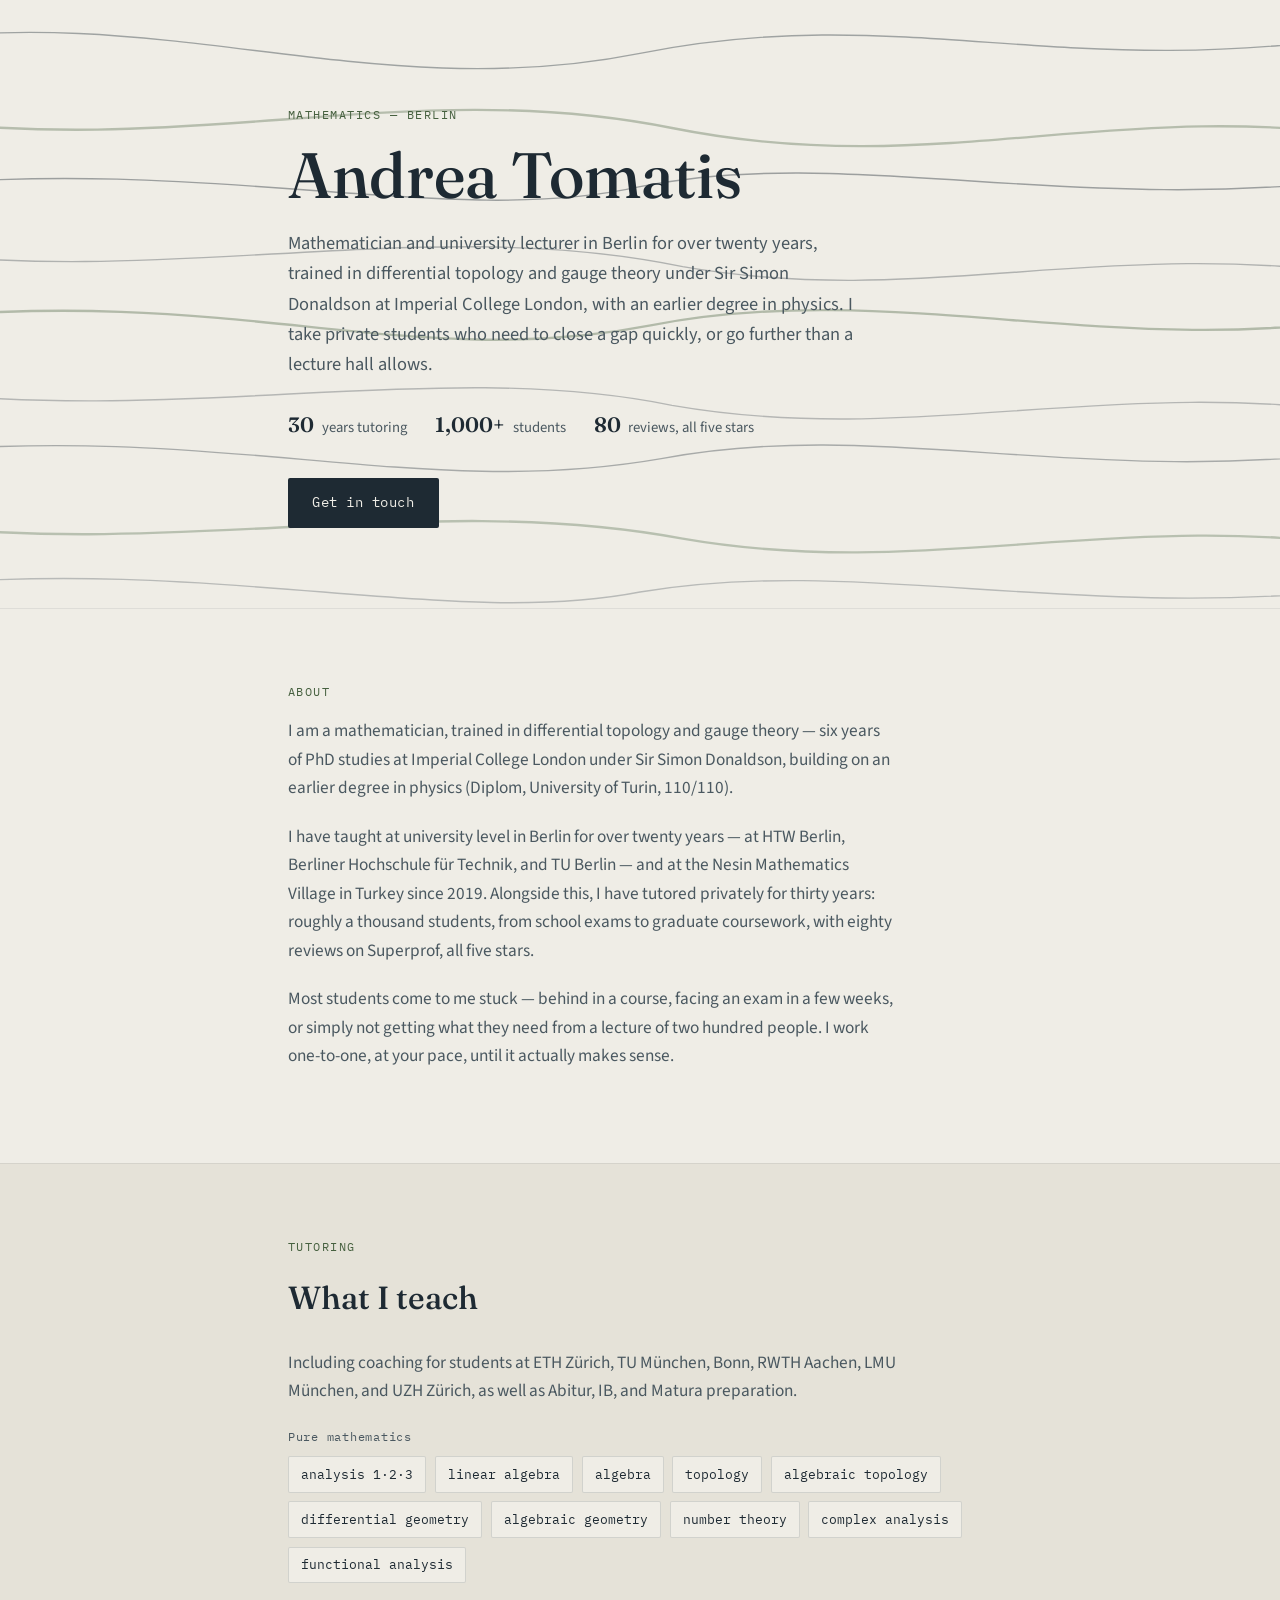
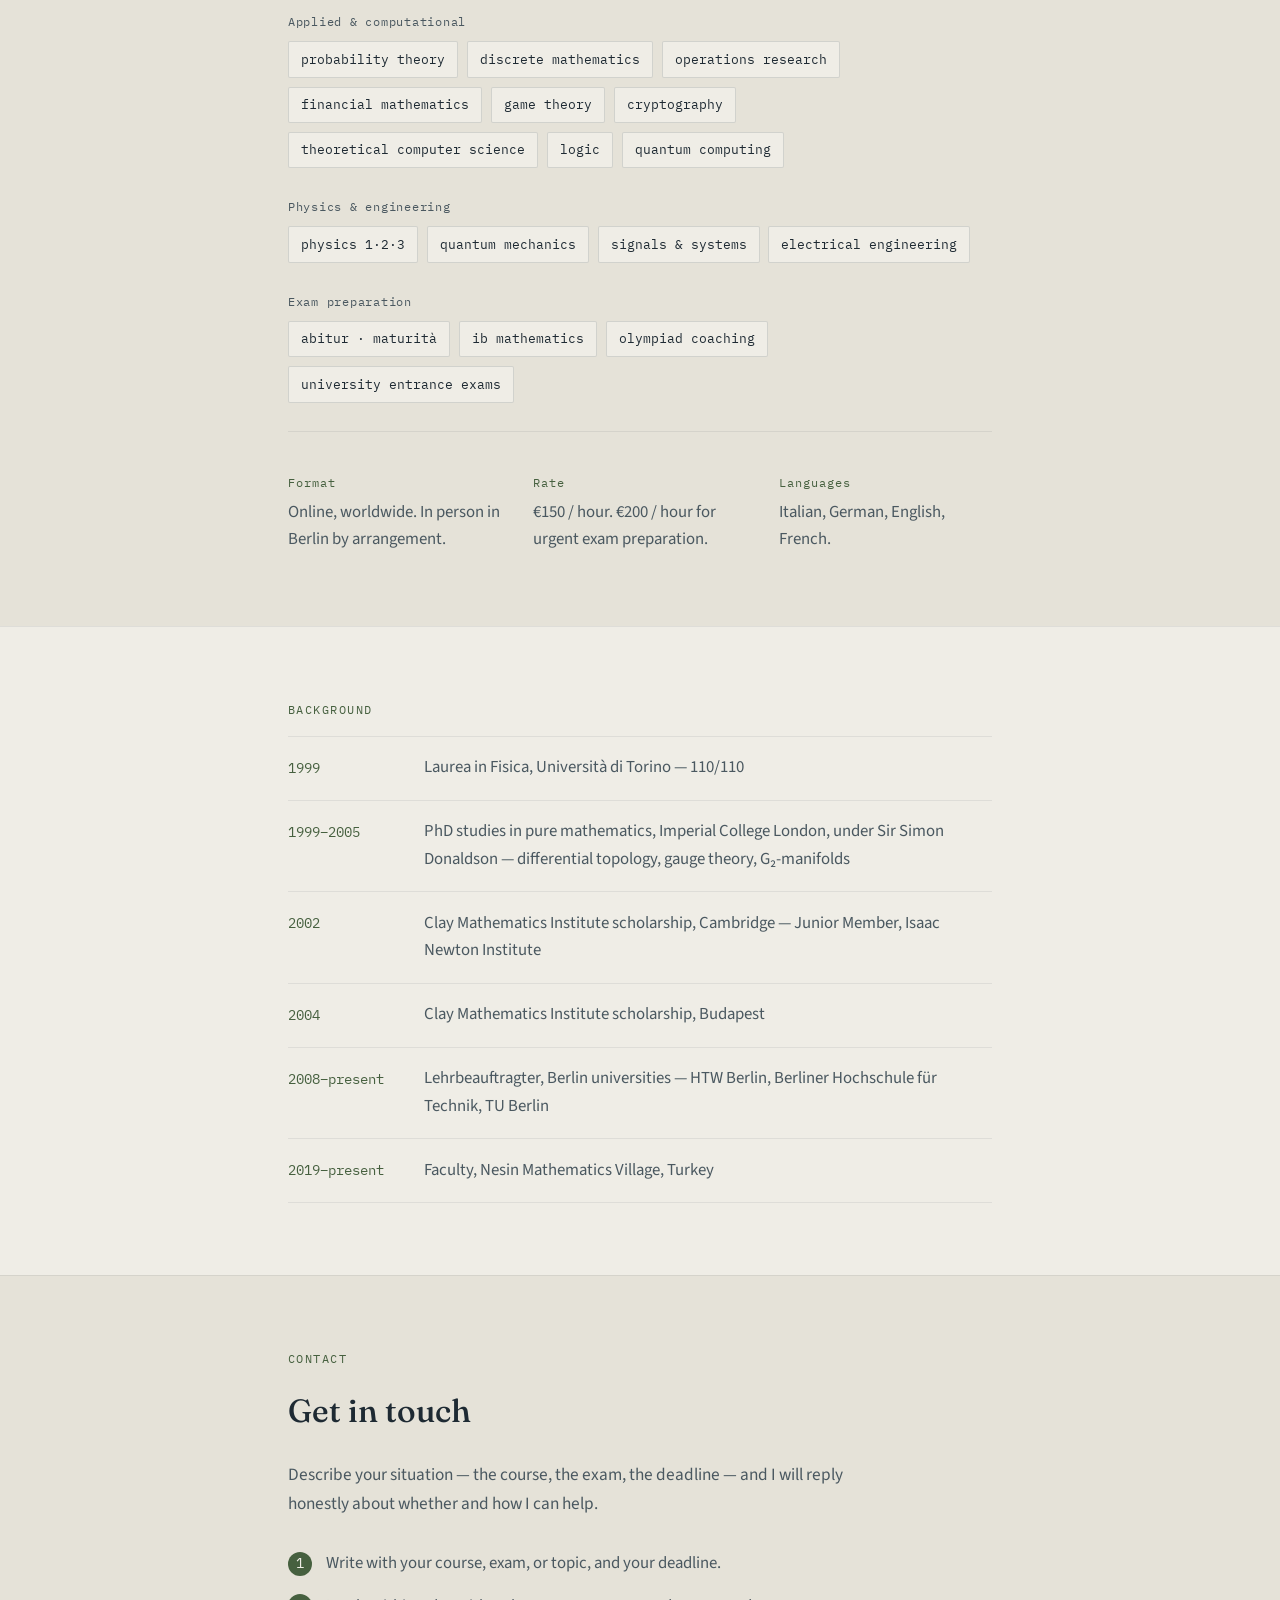
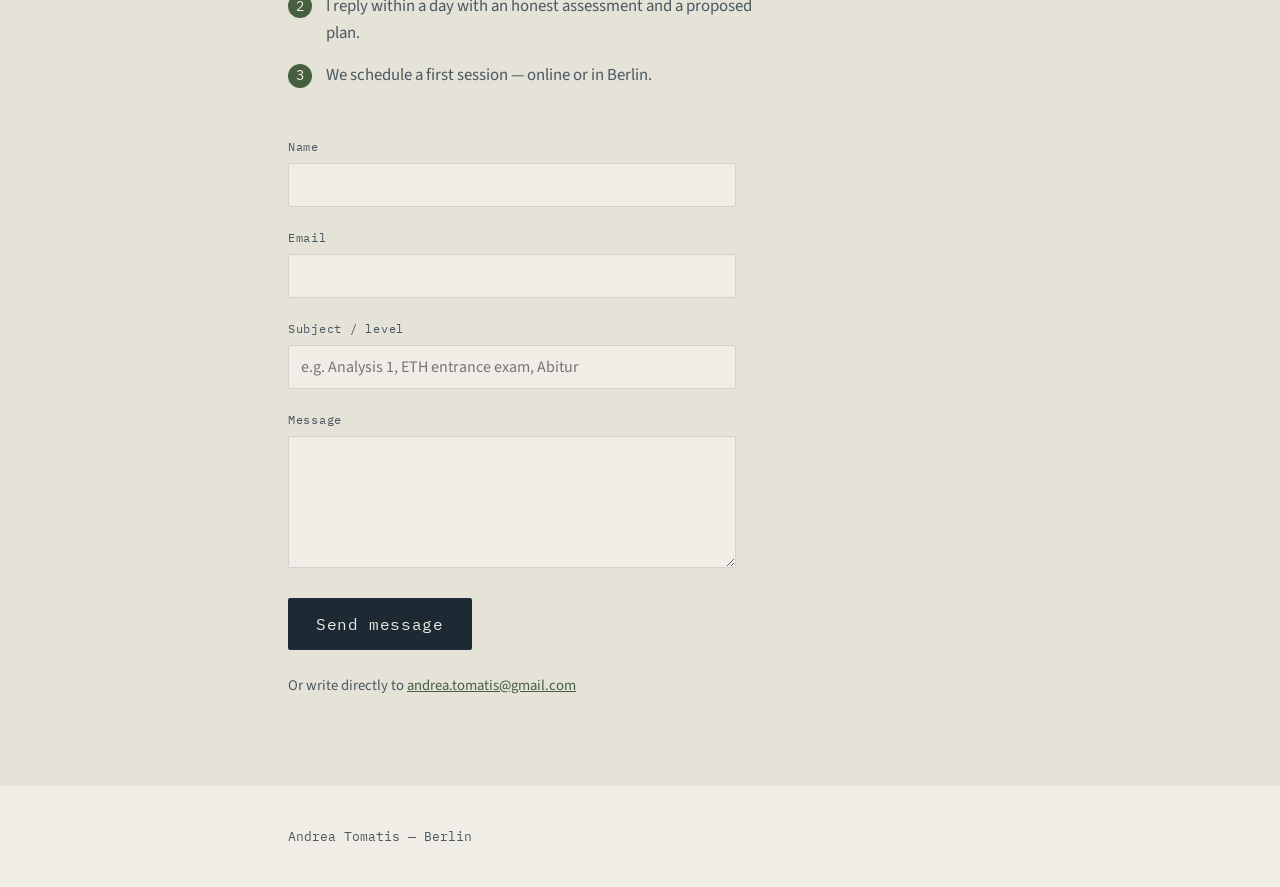
==== index.html @ 0d2765c3 "Add files via upload" ====
<!DOCTYPE html>
<html lang="en">
<head>
<meta charset="UTF-8">
<meta name="viewport" content="width=device-width, initial-scale=1.0">
<title>Andrea Tomatis — Mathematics</title>
<meta name="description" content="Andrea Tomatis — mathematician and university lecturer in Berlin, trained as a physicist. Imperial College London, Donaldson, Clay Mathematics Institute, Nesin Mathematics Village. Thirty years of private tutoring, ETH/TUM/RWTH/LMU-level coaching, analysis, algebra, physics, exam preparation.">
<link rel="preconnect" href="https://fonts.googleapis.com">
<link rel="preconnect" href="https://fonts.gstatic.com" crossorigin>
<link href="https://fonts.googleapis.com/css2?family=Fraunces:opsz,wght@9..144,400;9..144,500;9..144,600&family=Source+Sans+3:wght@400;500;600&family=IBM+Plex+Mono:wght@400;500&display=swap" rel="stylesheet">
<link rel="stylesheet" href="style.css">
</head>
<body>

<svg class="contour-bg" viewBox="0 0 1200 700" preserveAspectRatio="xMidYMid slice" aria-hidden="true">
  <path class="contour c1" d="M-100,90 C150,50 350,150 600,100 C850,50 1000,130 1300,80" />
  <path class="contour c2 idx" d="M-100,160 C180,200 380,120 630,170 C880,220 1040,140 1300,180" />
  <path class="contour c3" d="M-100,225 C200,195 420,265 600,225 C800,185 1010,255 1300,215" />
  <path class="contour c4" d="M-100,285 C160,320 400,250 640,300 C870,340 1030,270 1300,310" />
  <path class="contour c5 idx" d="M-100,350 C220,315 380,400 610,355 C840,310 1050,390 1300,345" />
  <path class="contour c6" d="M-100,415 C170,450 410,385 630,430 C860,470 1040,400 1300,440" />
  <path class="contour c7" d="M-100,475 C210,445 390,520 620,480 C830,440 1020,510 1300,470" />
  <path class="contour c8 idx" d="M-100,540 C160,575 400,510 640,555 C870,595 1050,525 1300,565" />
  <path class="contour c9" d="M-100,600 C200,570 420,640 600,605 C810,570 1010,635 1300,600" />
</svg>

<header class="hero">
  <div class="wrap">
    <p class="eyebrow">MATHEMATICS — BERLIN</p>
    <h1>Andrea Tomatis</h1>
    <p class="hero-sub">Mathematician and university lecturer in Berlin for over twenty years, trained in differential topology and gauge theory under Sir Simon Donaldson at Imperial College London, with an earlier degree in physics. I take private students who need to close a gap quickly, or go further than a lecture hall allows.</p>
    <ul class="stat-row">
      <li><span class="stat-num">30</span> years tutoring</li>
      <li><span class="stat-num">1,000+</span> students</li>
      <li><span class="stat-num">80</span> reviews, all five stars</li>
    </ul>
    <a class="cta" href="#contact">Get in touch</a>
  </div>
</header>

<main>

  <section id="about" class="section">
    <div class="wrap">
      <p class="eyebrow">ABOUT</p>
      <p class="lede">I am a mathematician, trained in differential topology and gauge theory — six years of PhD studies at Imperial College London under Sir Simon Donaldson, building on an earlier degree in physics (Diplom, University of Turin, 110/110).</p>
      <p class="lede">I have taught at university level in Berlin for over twenty years — at HTW Berlin, Berliner Hochschule für Technik, and TU Berlin — and at the Nesin Mathematics Village in Turkey since 2019. Alongside this, I have tutored privately for thirty years: roughly a thousand students, from school exams to graduate coursework, with eighty reviews on Superprof, all five stars.</p>
      <p class="lede">Most students come to me stuck — behind in a course, facing an exam in a few weeks, or simply not getting what they need from a lecture of two hundred people. I work one-to-one, at your pace, until it actually makes sense.</p>
    </div>
  </section>

  <section id="teaching" class="section alt">
    <div class="wrap">
      <p class="eyebrow">TUTORING</p>
      <h2>What I teach</h2>

      <p class="lede">Including coaching for students at ETH Zürich, TU München, Bonn, RWTH Aachen, LMU München, and UZH Zürich, as well as Abitur, IB, and Matura preparation.</p>

      <div class="subject-group">
        <p class="group-label">Pure mathematics</p>
        <ul class="subject-grid">
          <li><span class="tag">analysis 1·2·3</span></li>
          <li><span class="tag">linear algebra</span></li>
          <li><span class="tag">algebra</span></li>
          <li><span class="tag">topology</span></li>
          <li><span class="tag">algebraic topology</span></li>
          <li><span class="tag">differential geometry</span></li>
          <li><span class="tag">algebraic geometry</span></li>
          <li><span class="tag">number theory</span></li>
          <li><span class="tag">complex analysis</span></li>
          <li><span class="tag">functional analysis</span></li>
        </ul>
      </div>

      <div class="subject-group">
        <p class="group-label">Applied &amp; computational</p>
        <ul class="subject-grid">
          <li><span class="tag">probability theory</span></li>
          <li><span class="tag">discrete mathematics</span></li>
          <li><span class="tag">operations research</span></li>
          <li><span class="tag">financial mathematics</span></li>
          <li><span class="tag">game theory</span></li>
          <li><span class="tag">cryptography</span></li>
          <li><span class="tag">theoretical computer science</span></li>
          <li><span class="tag">logic</span></li>
          <li><span class="tag">quantum computing</span></li>
        </ul>
      </div>

      <div class="subject-group">
        <p class="group-label">Physics &amp; engineering</p>
        <ul class="subject-grid">
          <li><span class="tag">physics 1·2·3</span></li>
          <li><span class="tag">quantum mechanics</span></li>
          <li><span class="tag">signals &amp; systems</span></li>
          <li><span class="tag">electrical engineering</span></li>
        </ul>
      </div>

      <div class="subject-group">
        <p class="group-label">Exam preparation</p>
        <ul class="subject-grid">
          <li><span class="tag">abitur · maturità</span></li>
          <li><span class="tag">ib mathematics</span></li>
          <li><span class="tag">olympiad coaching</span></li>
          <li><span class="tag">university entrance exams</span></li>
        </ul>
      </div>

      <div class="teaching-details">
        <div class="detail">
          <p class="detail-label">Format</p>
          <p>Online, worldwide. In person in Berlin by arrangement.</p>
        </div>
        <div class="detail">
          <p class="detail-label">Rate</p>
          <p>€150 / hour. €200 / hour for urgent exam preparation.</p>
        </div>
        <div class="detail">
          <p class="detail-label">Languages</p>
          <p>Italian, German, English, French.</p>
        </div>
      </div>
    </div>
  </section>

  <section id="background" class="section">
    <div class="wrap">
      <p class="eyebrow">BACKGROUND</p>
      <ol class="timeline">
        <li>
          <span class="year">1999</span>
          <span class="event">Laurea in Fisica, Università di Torino — 110/110</span>
        </li>
        <li>
          <span class="year">1999–2005</span>
          <span class="event">PhD studies in pure mathematics, Imperial College London, under Sir Simon Donaldson — differential topology, gauge theory, G₂-manifolds</span>
        </li>
        <li>
          <span class="year">2002</span>
          <span class="event">Clay Mathematics Institute scholarship, Cambridge — Junior Member, Isaac Newton Institute</span>
        </li>
        <li>
          <span class="year">2004</span>
          <span class="event">Clay Mathematics Institute scholarship, Budapest</span>
        </li>
        <li>
          <span class="year">2008–present</span>
          <span class="event">Lehrbeauftragter, Berlin universities — HTW Berlin, Berliner Hochschule für Technik, TU Berlin</span>
        </li>
        <li>
          <span class="year">2019–present</span>
          <span class="event">Faculty, Nesin Mathematics Village, Turkey</span>
        </li>
      </ol>
    </div>
  </section>

  <section id="contact" class="section alt">
    <div class="wrap">
      <p class="eyebrow">CONTACT</p>
      <h2>Get in touch</h2>
      <p class="lede">Describe your situation — the course, the exam, the deadline — and I will reply honestly about whether and how I can help.</p>

      <ol class="how-it-works">
        <li><span class="step-num">1</span> Write with your course, exam, or topic, and your deadline.</li>
        <li><span class="step-num">2</span> I reply within a day with an honest assessment and a proposed plan.</li>
        <li><span class="step-num">3</span> We schedule a first session — online or in Berlin.</li>
      </ol>

      <form class="contact-form" action="https://formsubmit.co/andrea.tomatis@gmail.com" method="POST">
        <input type="hidden" name="_subject" value="New message from website">
        <input type="hidden" name="_template" value="table">
        <input type="hidden" name="_captcha" value="false">
        <input type="text" name="_honey" style="display:none">

        <label for="name">Name</label>
        <input type="text" id="name" name="Name" required>

        <label for="email">Email</label>
        <input type="email" id="email" name="Email" required>

        <label for="subject">Subject / level</label>
        <input type="text" id="subject" name="Subject / level" placeholder="e.g. Analysis 1, ETH entrance exam, Abitur">

        <label for="message">Message</label>
        <textarea id="message" name="Message" rows="5" required></textarea>

        <button type="submit" class="cta cta-large">Send message</button>
      </form>

      <p class="form-note">Or write directly to <a href="mailto:andrea.tomatis@gmail.com">andrea.tomatis@gmail.com</a></p>
    </div>
  </section>

</main>

<footer class="footer">
  <div class="wrap">
    <p>Andrea Tomatis — Berlin</p>
  </div>
</footer>

</body>
</html>
---- style.css ----
:root {
  --bg: #EFEDE6;
  --bg-alt: #E5E2D8;
  --ink: #1E2A33;
  --ink-soft: #4A5860;
  --accent: #5B7A5E;
  --accent-deep: #46603F;
  --line: rgba(30, 42, 51, 0.14);
  --line-soft: rgba(30, 42, 51, 0.08);

  --font-display: "Fraunces", serif;
  --font-body: "Source Sans 3", sans-serif;
  --font-mono: "IBM Plex Mono", monospace;
}

* {
  box-sizing: border-box;
}

html {
  scroll-behavior: smooth;
}

@media (prefers-reduced-motion: reduce) {
  html {
    scroll-behavior: auto;
  }
}

body {
  margin: 0;
  background: var(--bg);
  color: var(--ink);
  font-family: var(--font-body);
  font-size: 1.05rem;
  line-height: 1.65;
  -webkit-font-smoothing: antialiased;
}

.wrap {
  max-width: 760px;
  margin: 0 auto;
  padding: 0 1.75rem;
}

/* ---- Contour background signature ---- */

.contour-bg {
  position: absolute;
  top: 0;
  left: 0;
  width: 100%;
  height: 640px;
  z-index: 0;
  pointer-events: none;
}

.contour {
  fill: none;
  stroke: var(--ink);
  stroke-width: 1.3;
}

.contour.idx {
  stroke-width: 2.2;
  stroke: var(--accent-deep);
}

.c1 { opacity: 0.38; animation: drift 46s linear infinite; }
.c2 { opacity: 0.34; animation: drift 60s linear infinite reverse; }
.c3 { opacity: 0.40; animation: drift 38s linear infinite; }
.c4 { opacity: 0.30; animation: drift 54s linear infinite reverse; }
.c5 { opacity: 0.36; animation: drift 42s linear infinite; }
.c6 { opacity: 0.28; animation: drift 50s linear infinite reverse; }
.c7 { opacity: 0.34; animation: drift 36s linear infinite; }
.c8 { opacity: 0.32; animation: drift 58s linear infinite reverse; }
.c9 { opacity: 0.26; animation: drift 44s linear infinite; }

@keyframes drift {
  from { transform: translateX(0); }
  to   { transform: translateX(-120px); }
}

@media (prefers-reduced-motion: reduce) {
  .contour { animation: none !important; }
}

/* ---- Hero ---- */

.hero {
  position: relative;
  padding: 6.5rem 0 5rem;
  overflow: hidden;
}

.eyebrow {
  font-family: var(--font-mono);
  font-size: 0.78rem;
  letter-spacing: 0.12em;
  color: var(--accent-deep);
  margin: 0 0 1rem;
  position: relative;
  z-index: 1;
}

.hero h1 {
  font-family: var(--font-display);
  font-weight: 500;
  font-size: clamp(2.6rem, 6vw, 4rem);
  margin: 0 0 1.25rem;
  line-height: 1.05;
  position: relative;
  z-index: 1;
}

.hero-sub {
  font-size: 1.15rem;
  color: var(--ink-soft);
  max-width: 36rem;
  margin: 0 0 1.75rem;
  position: relative;
  z-index: 1;
}

.stat-row {
  list-style: none;
  display: flex;
  flex-wrap: wrap;
  gap: 1.75rem;
  padding: 0;
  margin: 0 0 2.25rem;
  position: relative;
  z-index: 1;
  font-size: 0.92rem;
  color: var(--ink-soft);
}

.stat-num {
  font-family: var(--font-display);
  font-weight: 600;
  font-size: 1.3rem;
  color: var(--ink);
  margin-right: 0.3rem;
}

.cta {
  display: inline-block;
  font-family: var(--font-mono);
  font-size: 0.85rem;
  letter-spacing: 0.04em;
  text-decoration: none;
  color: var(--bg);
  background: var(--ink);
  padding: 0.85rem 1.5rem;
  border-radius: 2px;
  position: relative;
  z-index: 1;
  transition: background 0.2s ease;
}

.cta:hover,
.cta:focus-visible {
  background: var(--accent-deep);
}

.cta:focus-visible {
  outline: 2px solid var(--accent);
  outline-offset: 3px;
}

.cta-large {
  font-size: 1rem;
  padding: 1rem 1.75rem;
}

/* ---- Sections ---- */

.section {
  padding: 4.5rem 0;
  border-top: 1px solid var(--line-soft);
}

.section.alt {
  background: var(--bg-alt);
}

.section h2 {
  font-family: var(--font-display);
  font-weight: 500;
  font-size: 2rem;
  margin: 0 0 1.5rem;
}

.lede {
  font-size: 1.08rem;
  color: var(--ink-soft);
  max-width: 38rem;
  margin: 0 0 1.25rem;
}

/* ---- Subject grid ---- */

.subject-grid {
  list-style: none;
  display: flex;
  flex-wrap: wrap;
  gap: 0.6rem;
  padding: 0;
  margin: 0 0 2.5rem;
}

.tag {
  font-family: var(--font-mono);
  font-size: 0.85rem;
  color: var(--ink);
  background: var(--bg);
  border: 1px solid var(--line);
  padding: 0.45rem 0.85rem;
  border-radius: 2px;
  display: inline-block;
}

/* ---- Subject groups ---- */

.subject-group {
  margin-bottom: 1.75rem;
}

.group-label {
  font-family: var(--font-mono);
  font-size: 0.78rem;
  letter-spacing: 0.06em;
  color: var(--ink-soft);
  margin: 0 0 0.6rem;
}

.subject-grid {
  list-style: none;
  display: flex;
  flex-wrap: wrap;
  gap: 0.55rem;
  padding: 0;
  margin: 0;
}

.tag {
  font-family: var(--font-mono);
  font-size: 0.82rem;
  color: var(--ink);
  background: var(--bg);
  border: 1px solid var(--line);
  padding: 0.4rem 0.75rem;
  border-radius: 2px;
  display: inline-block;
}

.teaching-details {
  display: grid;
  grid-template-columns: repeat(3, 1fr);
  gap: 2rem;
  padding-top: 2.5rem;
  margin-top: 0.5rem;
  border-top: 1px solid var(--line-soft);
}

/* ---- How it works ---- */

.how-it-works {
  list-style: none;
  padding: 0;
  margin: 2rem 0 0;
  max-width: 30rem;
  display: flex;
  flex-direction: column;
  gap: 0.9rem;
}

.how-it-works li {
  display: flex;
  align-items: baseline;
  gap: 0.9rem;
  color: var(--ink-soft);
}

.step-num {
  font-family: var(--font-mono);
  font-size: 0.85rem;
  color: var(--bg);
  background: var(--accent-deep);
  width: 1.5rem;
  height: 1.5rem;
  border-radius: 50%;
  display: inline-flex;
  align-items: center;
  justify-content: center;
  flex-shrink: 0;
}

/* ---- Contact form ---- */

.contact-form {
  display: flex;
  flex-direction: column;
  gap: 0.35rem;
  max-width: 28rem;
  margin-top: 2rem;
}

.contact-form label {
  font-family: var(--font-mono);
  font-size: 0.78rem;
  letter-spacing: 0.06em;
  color: var(--ink-soft);
  margin-top: 0.9rem;
}

.contact-form input,
.contact-form textarea {
  font-family: var(--font-body);
  font-size: 1rem;
  color: var(--ink);
  background: var(--bg);
  border: 1px solid var(--line);
  border-radius: 2px;
  padding: 0.65rem 0.75rem;
  resize: vertical;
}

.contact-form input:focus-visible,
.contact-form textarea:focus-visible {
  outline: 2px solid var(--accent);
  outline-offset: 1px;
}

.contact-form button {
  margin-top: 1.5rem;
  border: none;
  cursor: pointer;
  width: fit-content;
}

.form-note {
  font-size: 0.92rem;
  color: var(--ink-soft);
  margin-top: 1.5rem;
}

.form-note a {
  color: var(--accent-deep);
}

.detail-label {
  font-family: var(--font-mono);
  font-size: 0.78rem;
  letter-spacing: 0.08em;
  color: var(--accent-deep);
  margin: 0 0 0.4rem;
}

.detail p:last-child {
  margin: 0;
  color: var(--ink-soft);
}

/* ---- Timeline ---- */

.timeline {
  list-style: none;
  padding: 0;
  margin: 0;
  border-top: 1px solid var(--line-soft);
}

.timeline li {
  display: grid;
  grid-template-columns: 7rem 1fr;
  gap: 1.5rem;
  padding: 1.1rem 0;
  border-bottom: 1px solid var(--line-soft);
}

.timeline .year {
  font-family: var(--font-mono);
  font-size: 0.85rem;
  color: var(--accent-deep);
  padding-top: 0.15rem;
}

.timeline .event {
  color: var(--ink-soft);
}

/* ---- Footer ---- */

.footer {
  padding: 2.5rem 0;
  border-top: 1px solid var(--line-soft);
}

.footer p {
  font-family: var(--font-mono);
  font-size: 0.8rem;
  color: var(--ink-soft);
  margin: 0;
}

/* ---- Responsive ---- */

@media (max-width: 640px) {
  .hero {
    padding: 4.5rem 0 3.5rem;
  }

  .section {
    padding: 3.25rem 0;
  }

  .teaching-details {
    grid-template-columns: 1fr;
    gap: 1.5rem;
  }

  .timeline li {
    grid-template-columns: 1fr;
    gap: 0.35rem;
  }

  .contour-bg {
    height: 420px;
  }
}
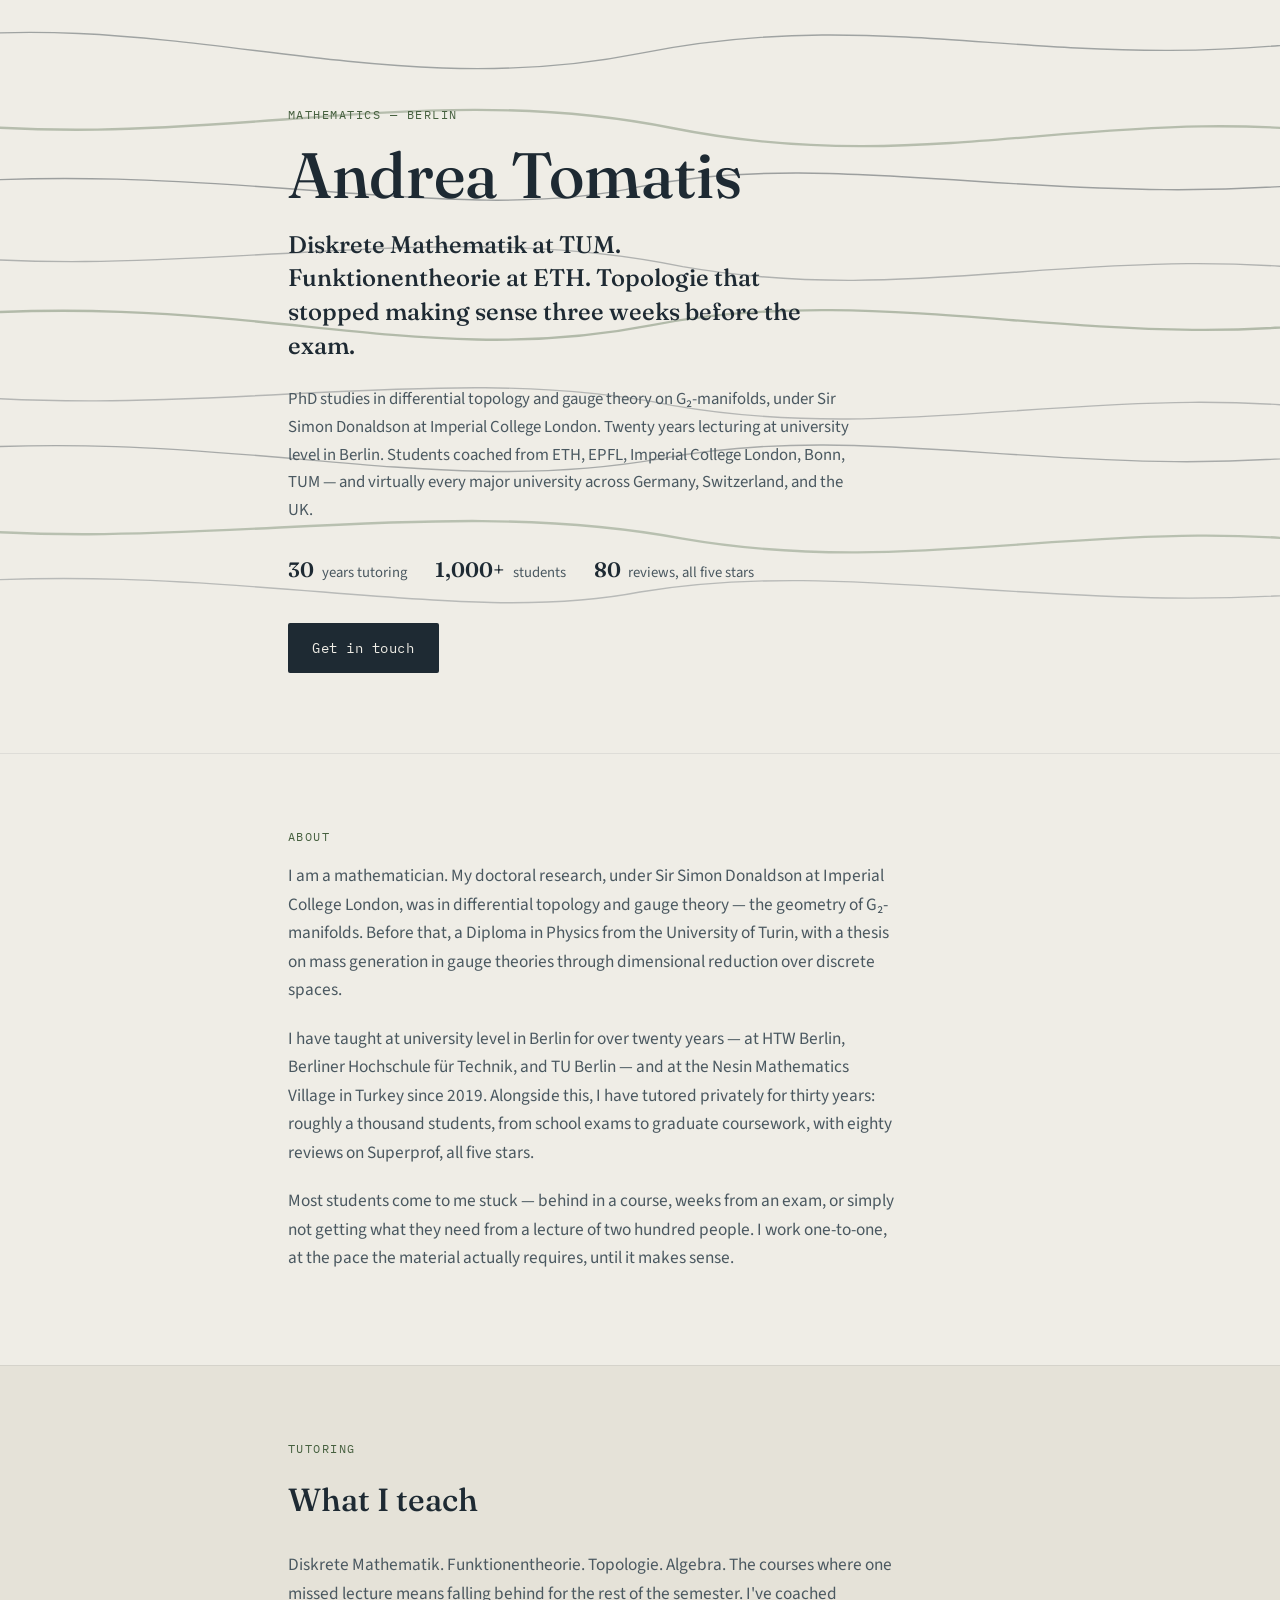
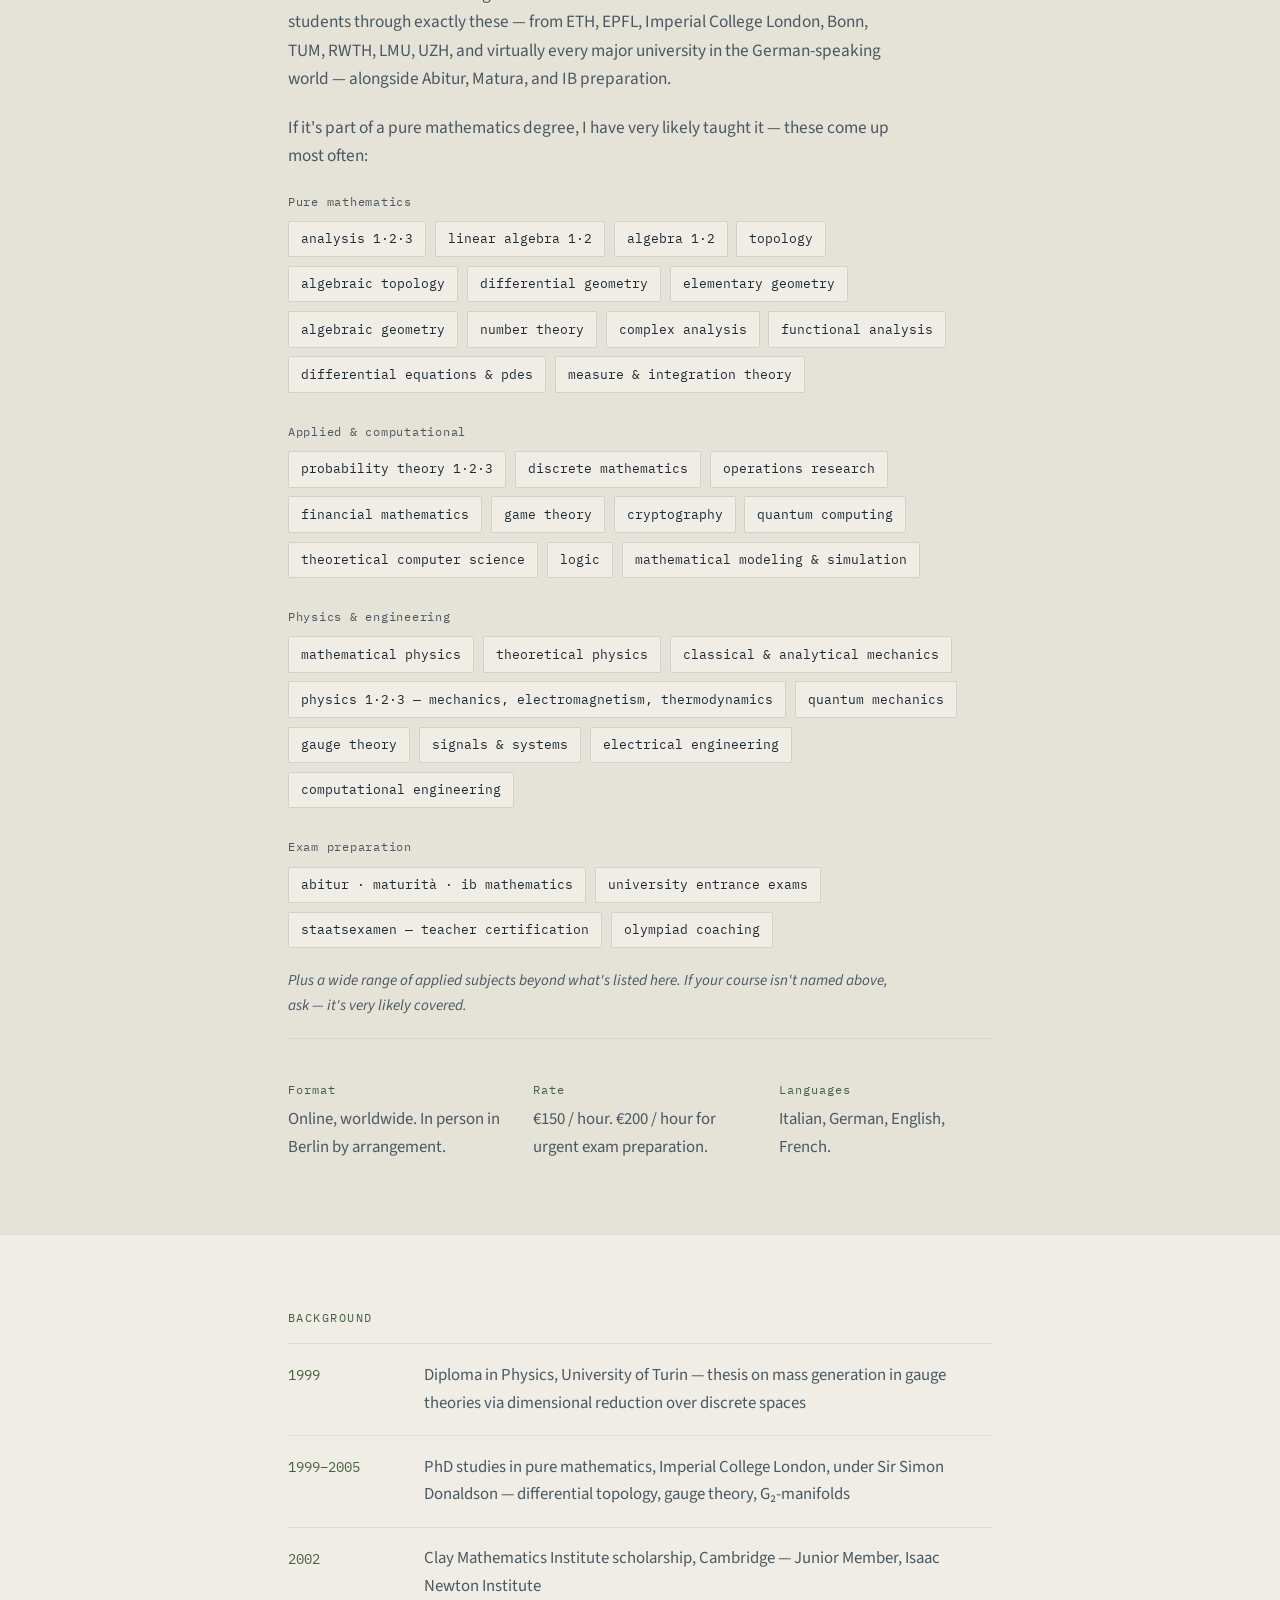
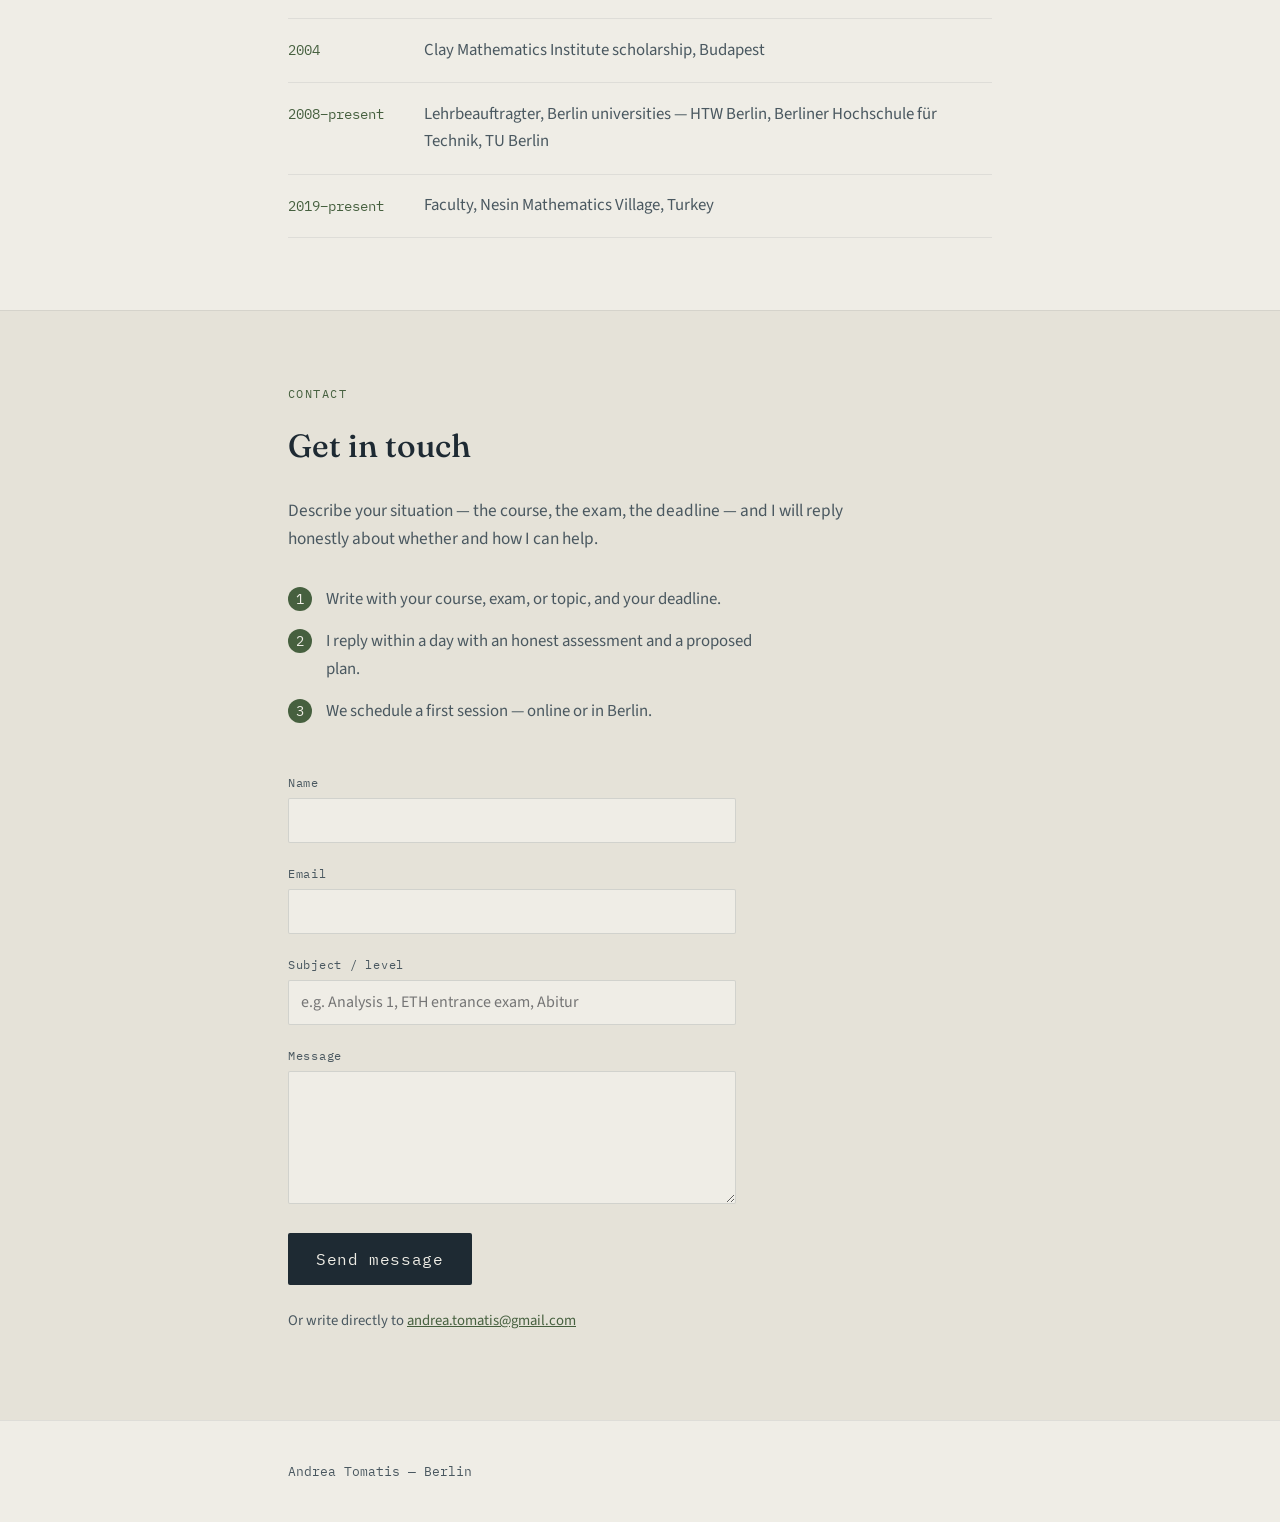
==== commit 3b87db43: "Add files via upload" ====
--- a/index.html
+++ b/index.html
@@ -28,7 +28,8 @@
   <div class="wrap">
     <p class="eyebrow">MATHEMATICS — BERLIN</p>
     <h1>Andrea Tomatis</h1>
-    <p class="hero-sub">Mathematician and university lecturer in Berlin for over twenty years, trained in differential topology and gauge theory under Sir Simon Donaldson at Imperial College London, with an earlier degree in physics. I take private students who need to close a gap quickly, or go further than a lecture hall allows.</p>
+    <p class="hook">Diskrete Mathematik at TUM. Funktionentheorie at ETH. Topologie that stopped making sense three weeks before the exam.</p>
+    <p class="hero-sub">PhD studies in differential topology and gauge theory on G₂-manifolds, under Sir Simon Donaldson at Imperial College London. Twenty years lecturing at university level in Berlin. Students coached from ETH, EPFL, Imperial College London, Bonn, TUM — and virtually every major university across Germany, Switzerland, and the UK.</p>
     <ul class="stat-row">
       <li><span class="stat-num">30</span> years tutoring</li>
       <li><span class="stat-num">1,000+</span> students</li>
@@ -43,9 +44,9 @@
   <section id="about" class="section">
     <div class="wrap">
       <p class="eyebrow">ABOUT</p>
-      <p class="lede">I am a mathematician, trained in differential topology and gauge theory — six years of PhD studies at Imperial College London under Sir Simon Donaldson, building on an earlier degree in physics (Diplom, University of Turin, 110/110).</p>
+      <p class="lede">I am a mathematician. My doctoral research, under Sir Simon Donaldson at Imperial College London, was in differential topology and gauge theory — the geometry of G₂-manifolds. Before that, a Diploma in Physics from the University of Turin, with a thesis on mass generation in gauge theories through dimensional reduction over discrete spaces.</p>
       <p class="lede">I have taught at university level in Berlin for over twenty years — at HTW Berlin, Berliner Hochschule für Technik, and TU Berlin — and at the Nesin Mathematics Village in Turkey since 2019. Alongside this, I have tutored privately for thirty years: roughly a thousand students, from school exams to graduate coursework, with eighty reviews on Superprof, all five stars.</p>
-      <p class="lede">Most students come to me stuck — behind in a course, facing an exam in a few weeks, or simply not getting what they need from a lecture of two hundred people. I work one-to-one, at your pace, until it actually makes sense.</p>
+      <p class="lede">Most students come to me stuck — behind in a course, weeks from an exam, or simply not getting what they need from a lecture of two hundred people. I work one-to-one, at the pace the material actually requires, until it makes sense.</p>
     </div>
   </section>
 
@@ -54,58 +55,71 @@
       <p class="eyebrow">TUTORING</p>
       <h2>What I teach</h2>
 
-      <p class="lede">Including coaching for students at ETH Zürich, TU München, Bonn, RWTH Aachen, LMU München, and UZH Zürich, as well as Abitur, IB, and Matura preparation.</p>
+      <p class="lede">Diskrete Mathematik. Funktionentheorie. Topologie. Algebra. The courses where one missed lecture means falling behind for the rest of the semester. I've coached students through exactly these — from ETH, EPFL, Imperial College London, Bonn, TUM, RWTH, LMU, UZH, and virtually every major university in the German-speaking world — alongside Abitur, Matura, and IB preparation.</p>
+
+      <p class="lede">If it's part of a pure mathematics degree, I have very likely taught it — these come up most often:</p>
 
       <div class="subject-group">
         <p class="group-label">Pure mathematics</p>
         <ul class="subject-grid">
           <li><span class="tag">analysis 1·2·3</span></li>
-          <li><span class="tag">linear algebra</span></li>
-          <li><span class="tag">algebra</span></li>
+          <li><span class="tag">linear algebra 1·2</span></li>
+          <li><span class="tag">algebra 1·2</span></li>
           <li><span class="tag">topology</span></li>
           <li><span class="tag">algebraic topology</span></li>
           <li><span class="tag">differential geometry</span></li>
+          <li><span class="tag">elementary geometry</span></li>
           <li><span class="tag">algebraic geometry</span></li>
           <li><span class="tag">number theory</span></li>
           <li><span class="tag">complex analysis</span></li>
           <li><span class="tag">functional analysis</span></li>
+          <li><span class="tag">differential equations & pdes</span></li>
+          <li><span class="tag">measure & integration theory</span></li>
         </ul>
       </div>
 
       <div class="subject-group">
         <p class="group-label">Applied &amp; computational</p>
         <ul class="subject-grid">
-          <li><span class="tag">probability theory</span></li>
+          <li><span class="tag">probability theory 1·2·3</span></li>
           <li><span class="tag">discrete mathematics</span></li>
           <li><span class="tag">operations research</span></li>
           <li><span class="tag">financial mathematics</span></li>
           <li><span class="tag">game theory</span></li>
           <li><span class="tag">cryptography</span></li>
+          <li><span class="tag">quantum computing</span></li>
           <li><span class="tag">theoretical computer science</span></li>
           <li><span class="tag">logic</span></li>
-          <li><span class="tag">quantum computing</span></li>
+          <li><span class="tag">mathematical modeling & simulation</span></li>
         </ul>
       </div>
 
       <div class="subject-group">
         <p class="group-label">Physics &amp; engineering</p>
         <ul class="subject-grid">
-          <li><span class="tag">physics 1·2·3</span></li>
+          <li><span class="tag">mathematical physics</span></li>
+          <li><span class="tag">theoretical physics</span></li>
+          <li><span class="tag">classical & analytical mechanics</span></li>
+          <li><span class="tag">physics 1·2·3 — mechanics, electromagnetism, thermodynamics</span></li>
           <li><span class="tag">quantum mechanics</span></li>
-          <li><span class="tag">signals &amp; systems</span></li>
+          <li><span class="tag">gauge theory</span></li>
+          <li><span class="tag">signals & systems</span></li>
           <li><span class="tag">electrical engineering</span></li>
+          <li><span class="tag">computational engineering</span></li>
         </ul>
       </div>
 
       <div class="subject-group">
         <p class="group-label">Exam preparation</p>
         <ul class="subject-grid">
-          <li><span class="tag">abitur · maturità</span></li>
-          <li><span class="tag">ib mathematics</span></li>
+          <li><span class="tag">abitur · maturità · ib mathematics</span></li>
+          <li><span class="tag">university entrance exams</span></li>
+          <li><span class="tag">staatsexamen — teacher certification</span></li>
           <li><span class="tag">olympiad coaching</span></li>
-          <li><span class="tag">university entrance exams</span></li>
-        </ul>
-      </div>
+        </ul>
+      </div>
+
+      <p class="lede beyond">Plus a wide range of applied subjects beyond what's listed here. If your course isn't named above, ask — it's very likely covered.</p>
 
       <div class="teaching-details">
         <div class="detail">
@@ -130,7 +144,7 @@
       <ol class="timeline">
         <li>
           <span class="year">1999</span>
-          <span class="event">Laurea in Fisica, Università di Torino — 110/110</span>
+          <span class="event">Diploma in Physics, University of Turin — thesis on mass generation in gauge theories via dimensional reduction over discrete spaces</span>
         </li>
         <li>
           <span class="year">1999–2005</span>
--- a/style.css
+++ b/style.css
@@ -113,8 +113,20 @@
   z-index: 1;
 }
 
+.hook {
+  font-family: var(--font-display);
+  font-weight: 500;
+  font-size: clamp(1.25rem, 2.6vw, 1.5rem);
+  color: var(--ink);
+  max-width: 34rem;
+  margin: 0 0 1.5rem;
+  line-height: 1.4;
+  position: relative;
+  z-index: 1;
+}
+
 .hero-sub {
-  font-size: 1.15rem;
+  font-size: 1.05rem;
   color: var(--ink-soft);
   max-width: 36rem;
   margin: 0 0 1.75rem;
@@ -196,6 +208,12 @@
   color: var(--ink-soft);
   max-width: 38rem;
   margin: 0 0 1.25rem;
+}
+
+.lede.beyond {
+  font-size: 0.95rem;
+  font-style: italic;
+  margin-top: -0.5rem;
 }
 
 /* ---- Subject grid ---- */
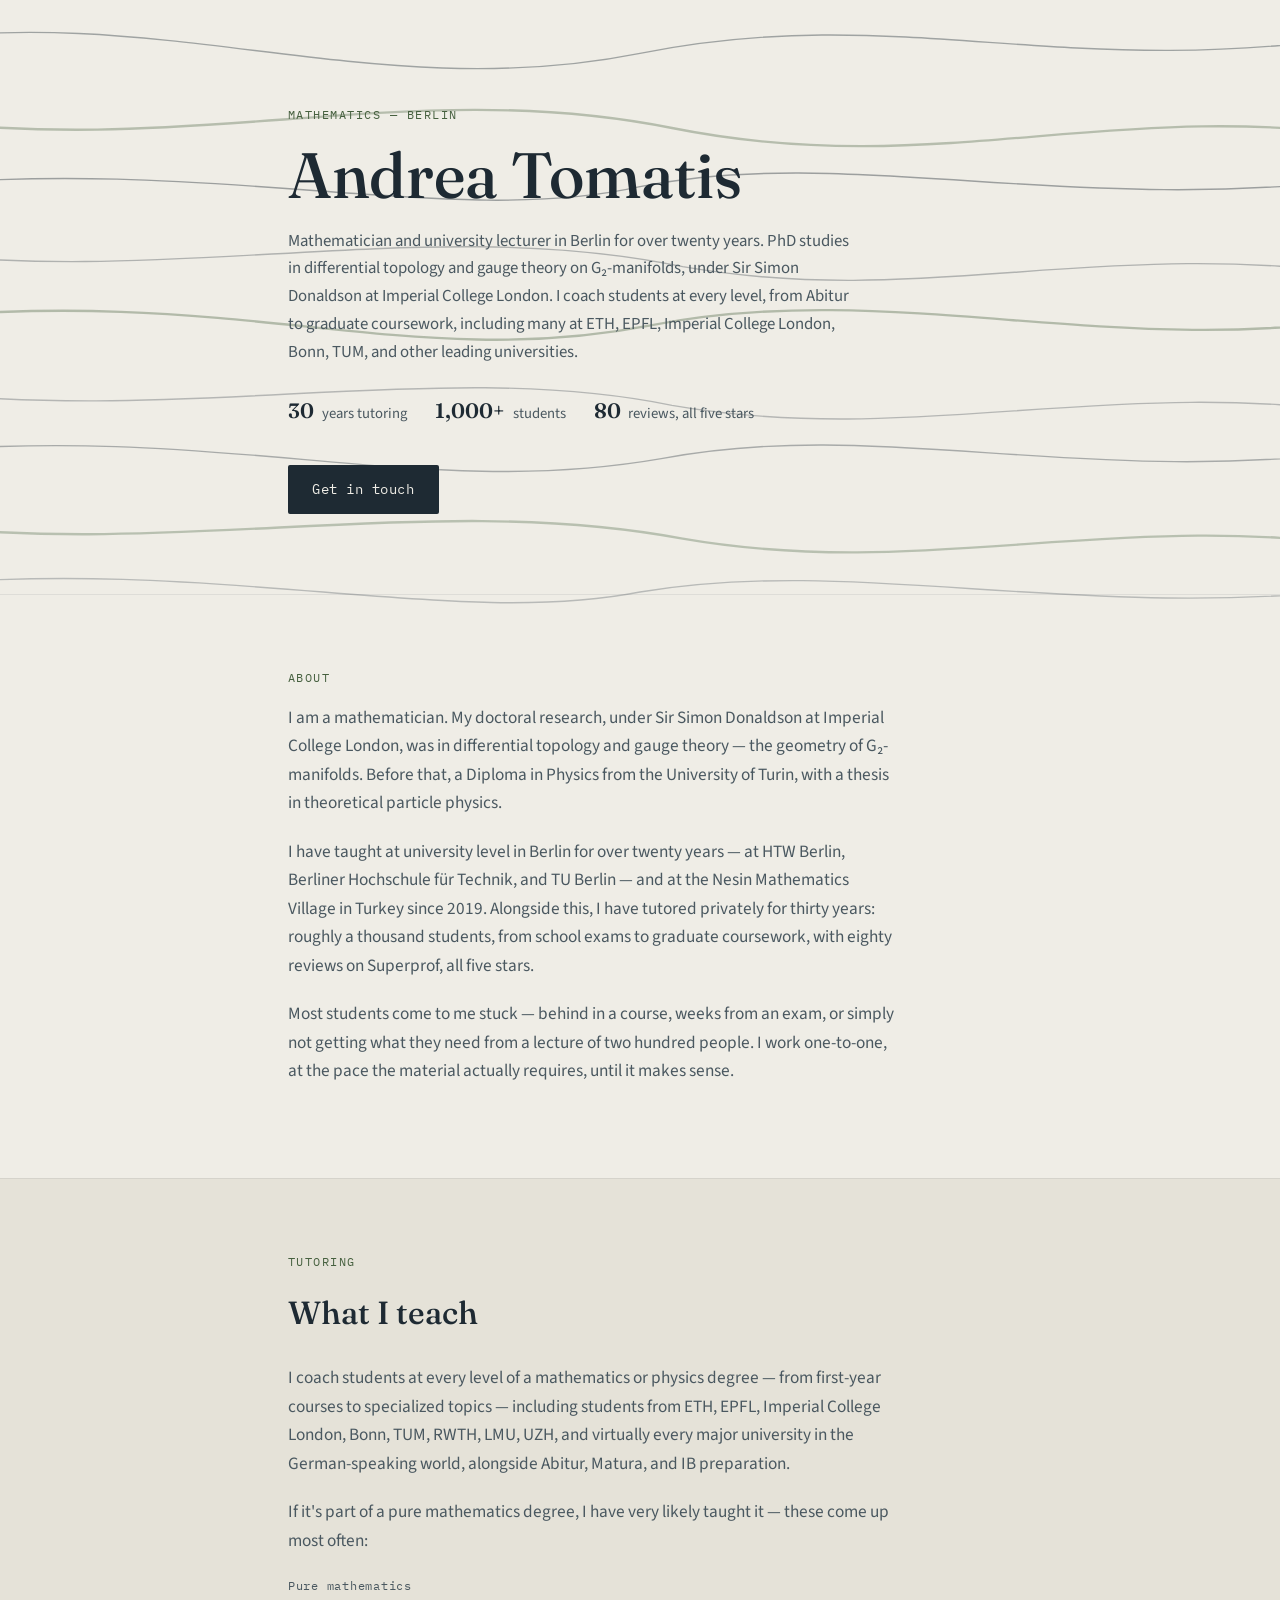
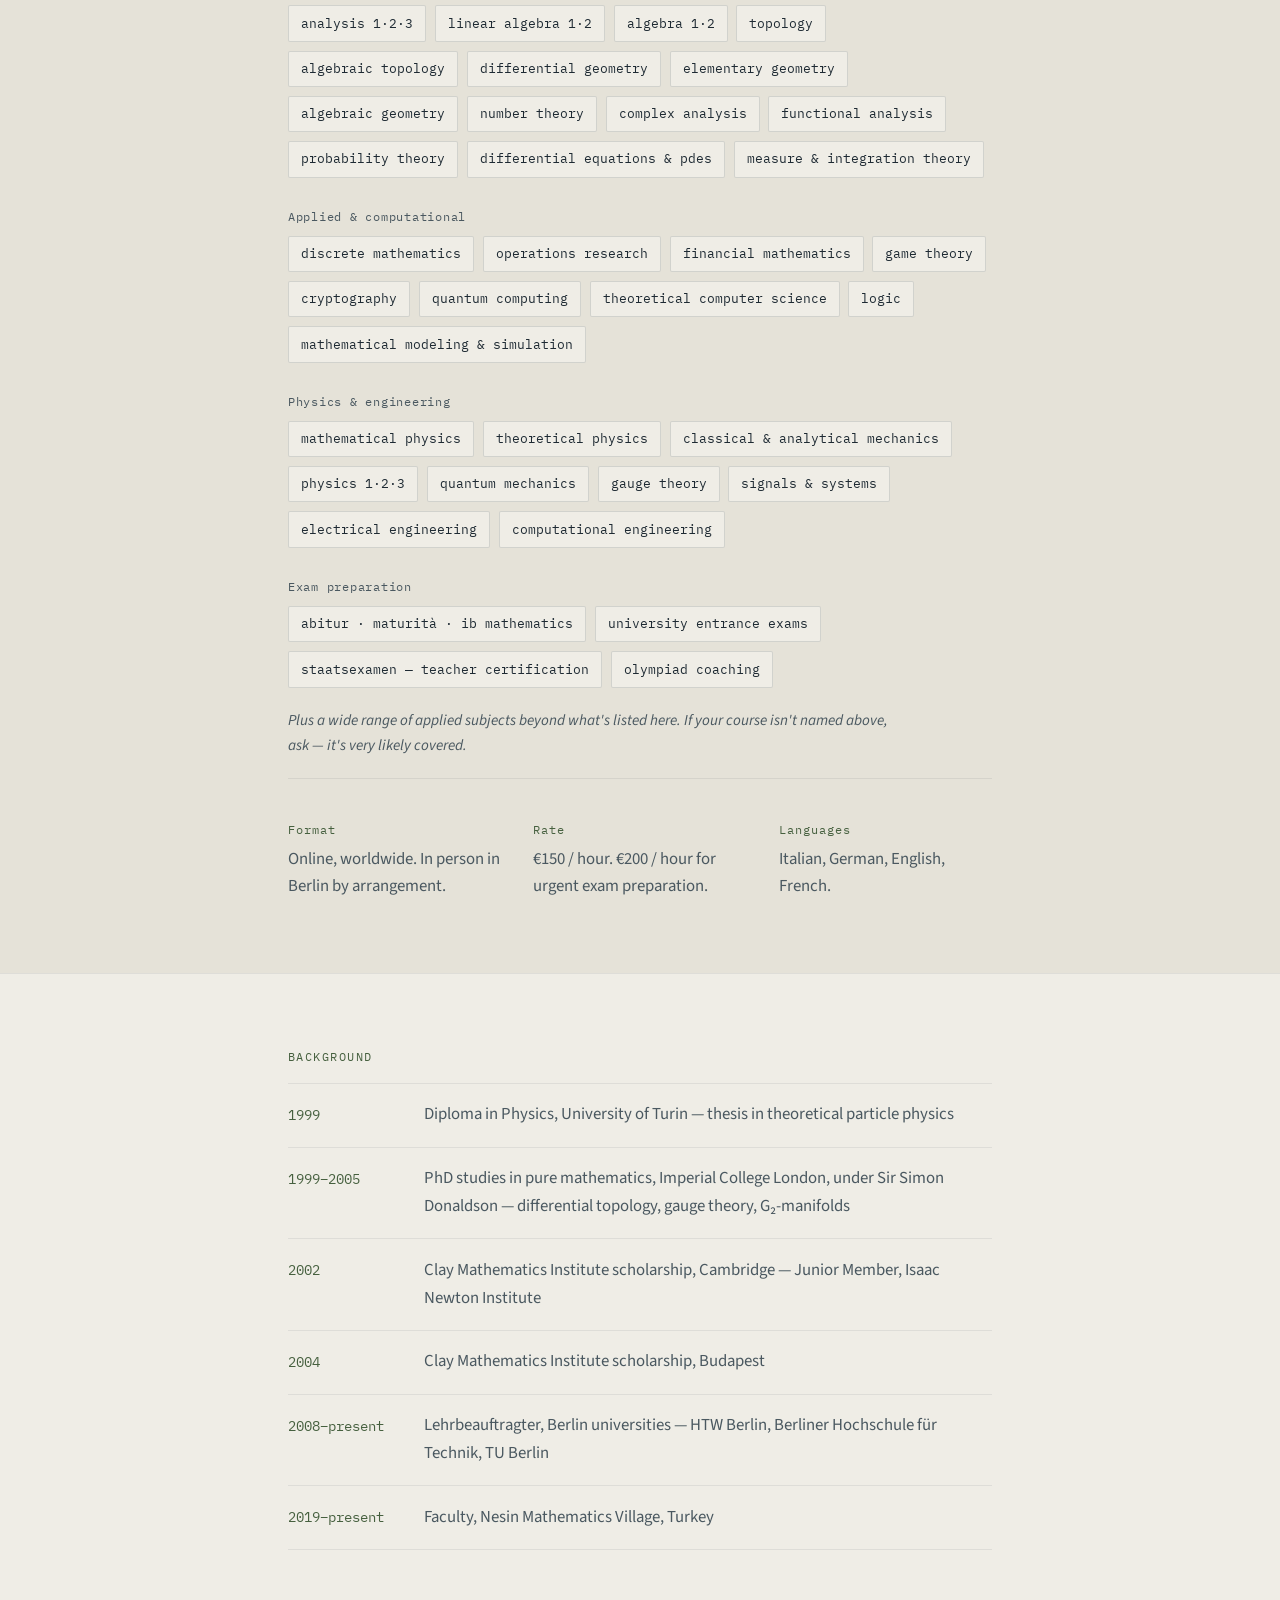
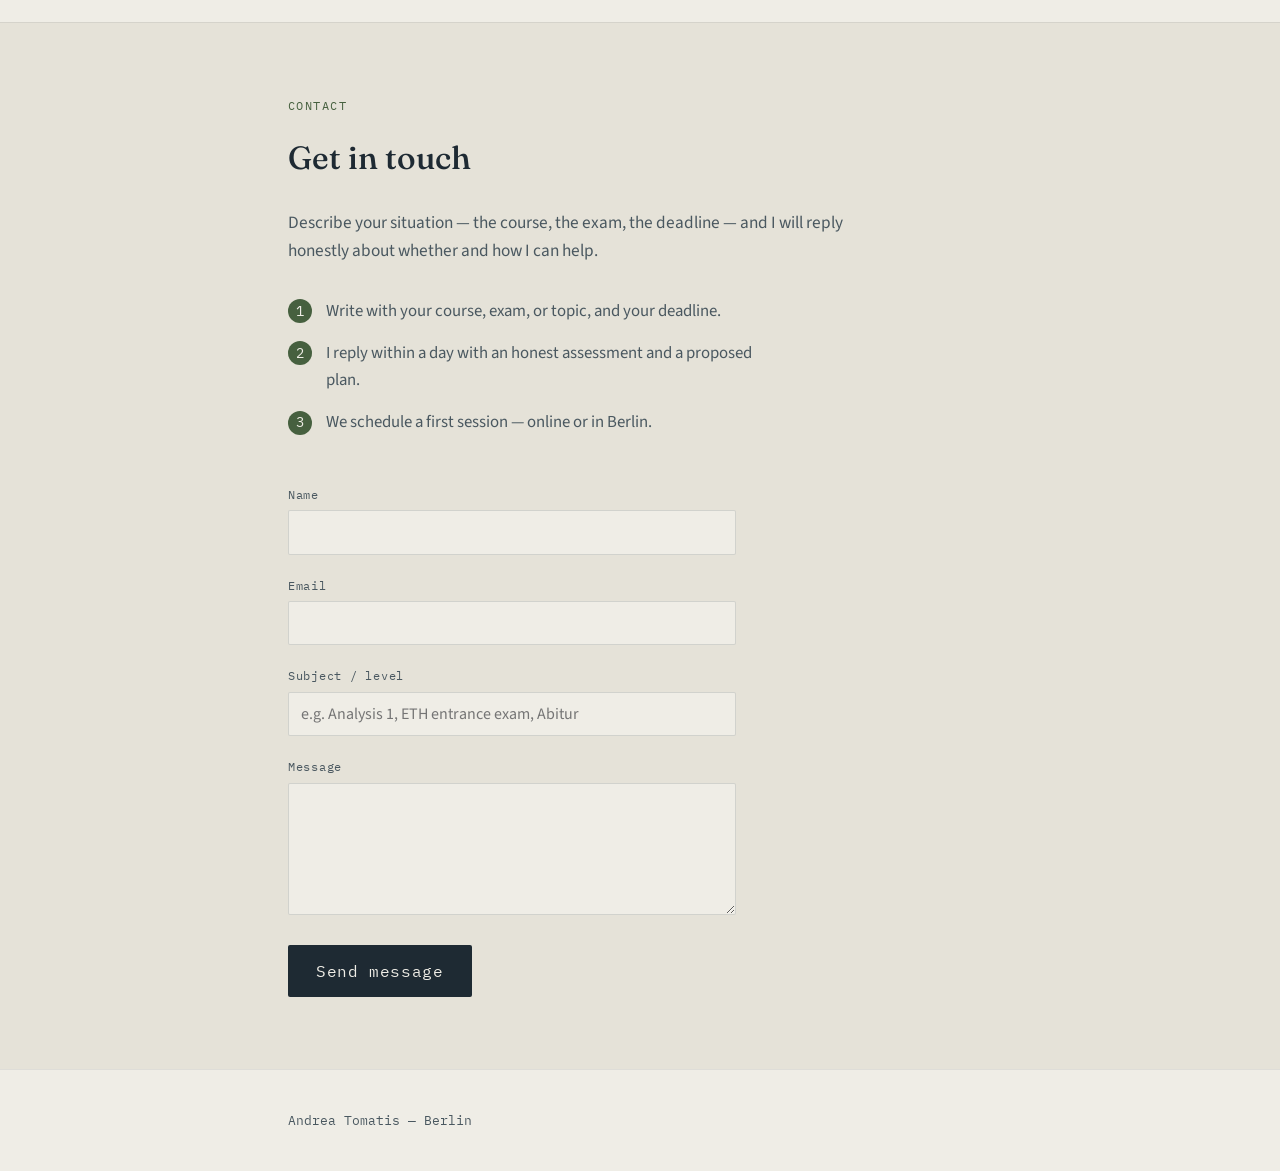
==== commit 2f5e52a7: "Add files via upload" ====
--- a/index.html
+++ b/index.html
@@ -28,8 +28,7 @@
   <div class="wrap">
     <p class="eyebrow">MATHEMATICS — BERLIN</p>
     <h1>Andrea Tomatis</h1>
-    <p class="hook">Diskrete Mathematik at TUM. Funktionentheorie at ETH. Topologie that stopped making sense three weeks before the exam.</p>
-    <p class="hero-sub">PhD studies in differential topology and gauge theory on G₂-manifolds, under Sir Simon Donaldson at Imperial College London. Twenty years lecturing at university level in Berlin. Students coached from ETH, EPFL, Imperial College London, Bonn, TUM — and virtually every major university across Germany, Switzerland, and the UK.</p>
+    <p class="hero-sub">Mathematician and university lecturer in Berlin for over twenty years. PhD studies in differential topology and gauge theory on G₂-manifolds, under Sir Simon Donaldson at Imperial College London. I coach students at every level, from Abitur to graduate coursework, including many at ETH, EPFL, Imperial College London, Bonn, TUM, and other leading universities.</p>
     <ul class="stat-row">
       <li><span class="stat-num">30</span> years tutoring</li>
       <li><span class="stat-num">1,000+</span> students</li>
@@ -44,7 +43,7 @@
   <section id="about" class="section">
     <div class="wrap">
       <p class="eyebrow">ABOUT</p>
-      <p class="lede">I am a mathematician. My doctoral research, under Sir Simon Donaldson at Imperial College London, was in differential topology and gauge theory — the geometry of G₂-manifolds. Before that, a Diploma in Physics from the University of Turin, with a thesis on mass generation in gauge theories through dimensional reduction over discrete spaces.</p>
+      <p class="lede">I am a mathematician. My doctoral research, under Sir Simon Donaldson at Imperial College London, was in differential topology and gauge theory — the geometry of G₂-manifolds. Before that, a Diploma in Physics from the University of Turin, with a thesis in theoretical particle physics.</p>
       <p class="lede">I have taught at university level in Berlin for over twenty years — at HTW Berlin, Berliner Hochschule für Technik, and TU Berlin — and at the Nesin Mathematics Village in Turkey since 2019. Alongside this, I have tutored privately for thirty years: roughly a thousand students, from school exams to graduate coursework, with eighty reviews on Superprof, all five stars.</p>
       <p class="lede">Most students come to me stuck — behind in a course, weeks from an exam, or simply not getting what they need from a lecture of two hundred people. I work one-to-one, at the pace the material actually requires, until it makes sense.</p>
     </div>
@@ -55,7 +54,7 @@
       <p class="eyebrow">TUTORING</p>
       <h2>What I teach</h2>
 
-      <p class="lede">Diskrete Mathematik. Funktionentheorie. Topologie. Algebra. The courses where one missed lecture means falling behind for the rest of the semester. I've coached students through exactly these — from ETH, EPFL, Imperial College London, Bonn, TUM, RWTH, LMU, UZH, and virtually every major university in the German-speaking world — alongside Abitur, Matura, and IB preparation.</p>
+      <p class="lede">I coach students at every level of a mathematics or physics degree — from first-year courses to specialized topics — including students from ETH, EPFL, Imperial College London, Bonn, TUM, RWTH, LMU, UZH, and virtually every major university in the German-speaking world, alongside Abitur, Matura, and IB preparation.</p>
 
       <p class="lede">If it's part of a pure mathematics degree, I have very likely taught it — these come up most often:</p>
 
@@ -73,6 +72,7 @@
           <li><span class="tag">number theory</span></li>
           <li><span class="tag">complex analysis</span></li>
           <li><span class="tag">functional analysis</span></li>
+          <li><span class="tag">probability theory</span></li>
           <li><span class="tag">differential equations & pdes</span></li>
           <li><span class="tag">measure & integration theory</span></li>
         </ul>
@@ -81,7 +81,6 @@
       <div class="subject-group">
         <p class="group-label">Applied &amp; computational</p>
         <ul class="subject-grid">
-          <li><span class="tag">probability theory 1·2·3</span></li>
           <li><span class="tag">discrete mathematics</span></li>
           <li><span class="tag">operations research</span></li>
           <li><span class="tag">financial mathematics</span></li>
@@ -100,7 +99,7 @@
           <li><span class="tag">mathematical physics</span></li>
           <li><span class="tag">theoretical physics</span></li>
           <li><span class="tag">classical & analytical mechanics</span></li>
-          <li><span class="tag">physics 1·2·3 — mechanics, electromagnetism, thermodynamics</span></li>
+          <li><span class="tag">physics 1·2·3</span></li>
           <li><span class="tag">quantum mechanics</span></li>
           <li><span class="tag">gauge theory</span></li>
           <li><span class="tag">signals & systems</span></li>
@@ -144,7 +143,7 @@
       <ol class="timeline">
         <li>
           <span class="year">1999</span>
-          <span class="event">Diploma in Physics, University of Turin — thesis on mass generation in gauge theories via dimensional reduction over discrete spaces</span>
+          <span class="event">Diploma in Physics, University of Turin — thesis in theoretical particle physics</span>
         </li>
         <li>
           <span class="year">1999–2005</span>
@@ -202,8 +201,6 @@
 
         <button type="submit" class="cta cta-large">Send message</button>
       </form>
-
-      <p class="form-note">Or write directly to <a href="mailto:andrea.tomatis@gmail.com">andrea.tomatis@gmail.com</a></p>
     </div>
   </section>
 
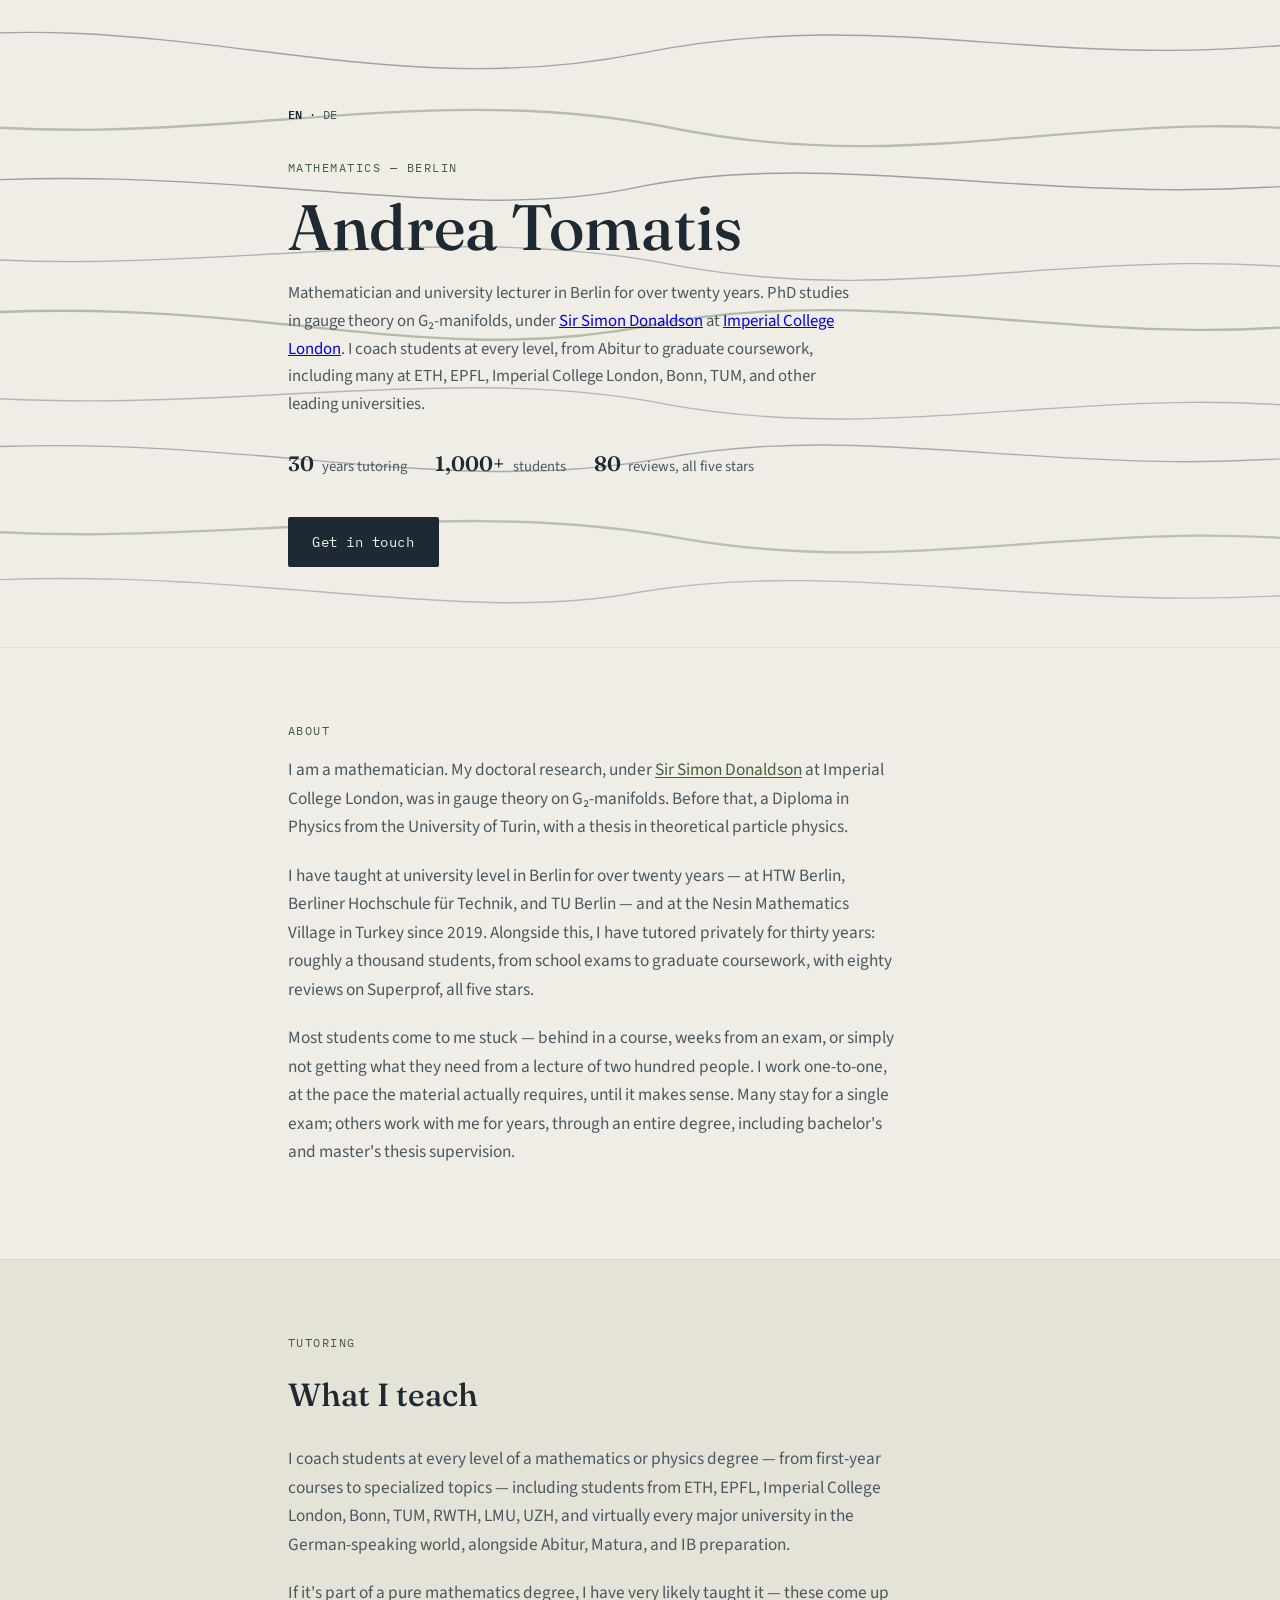
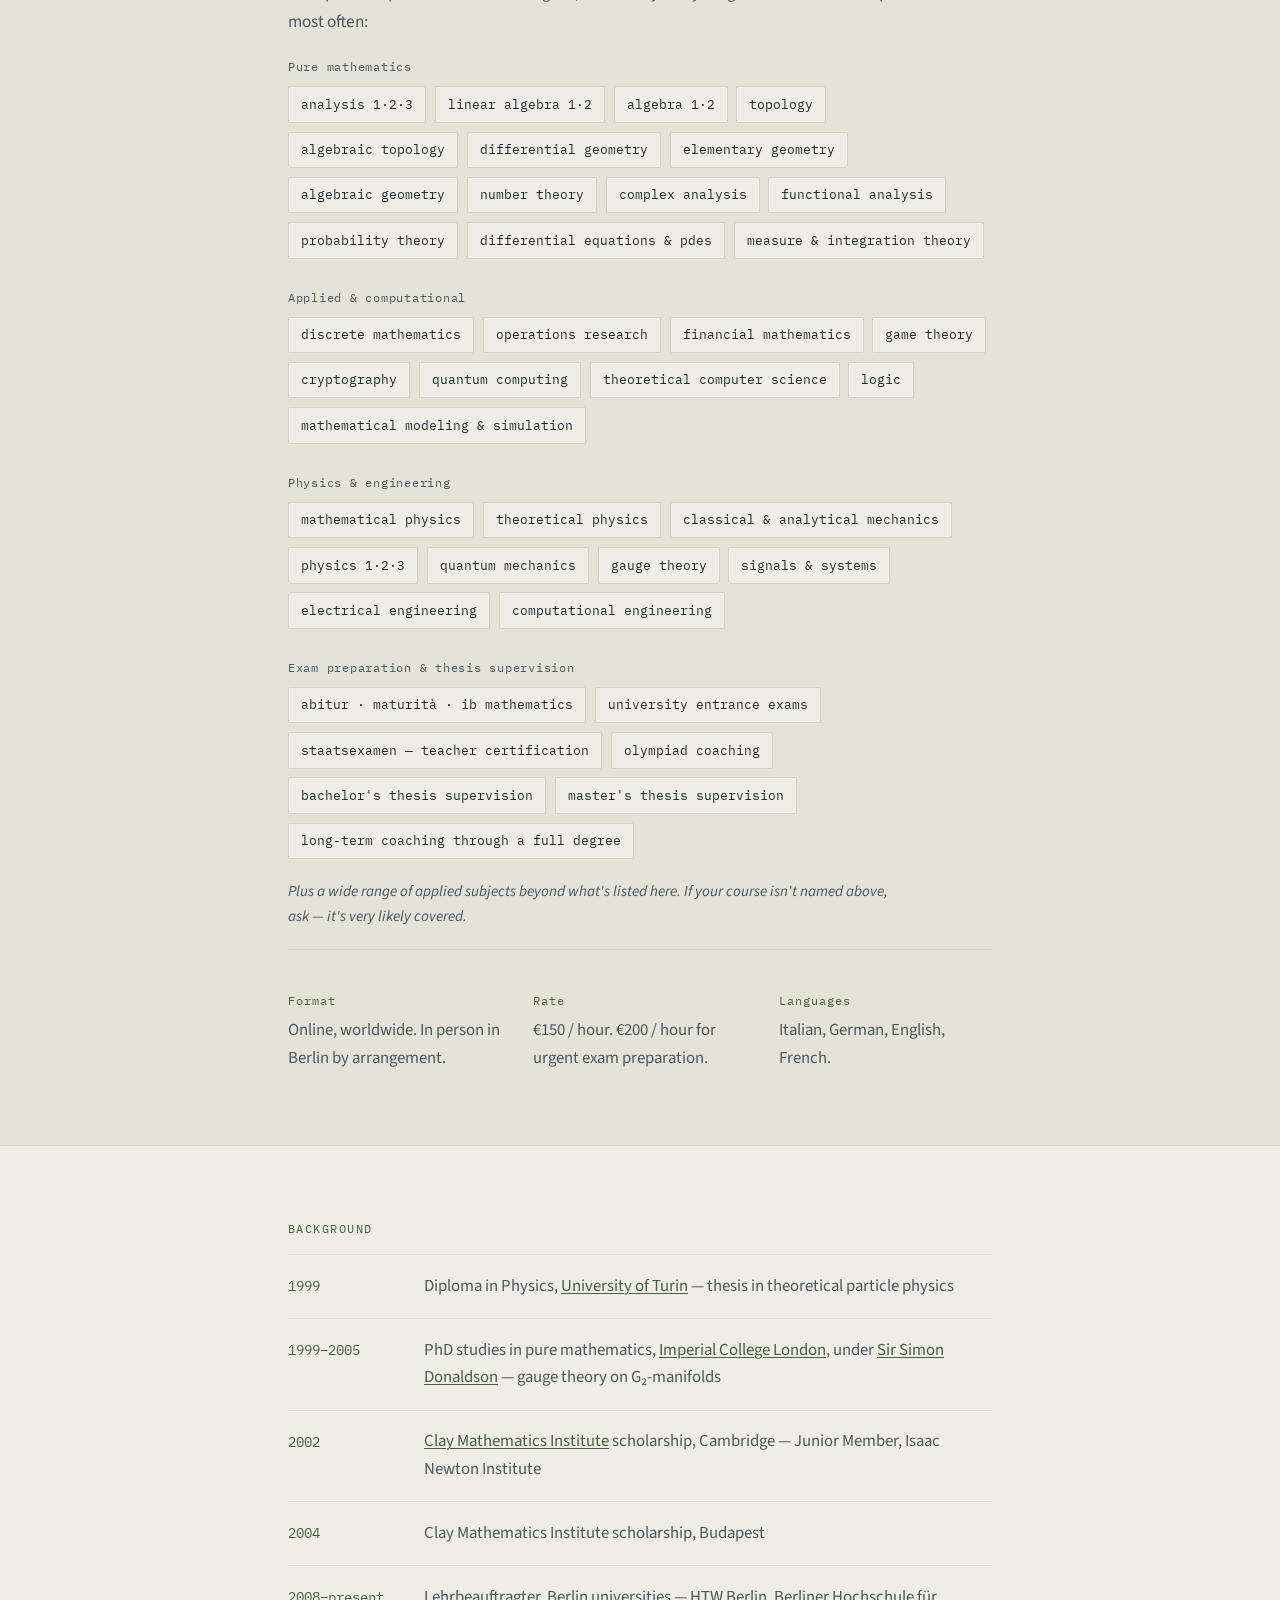
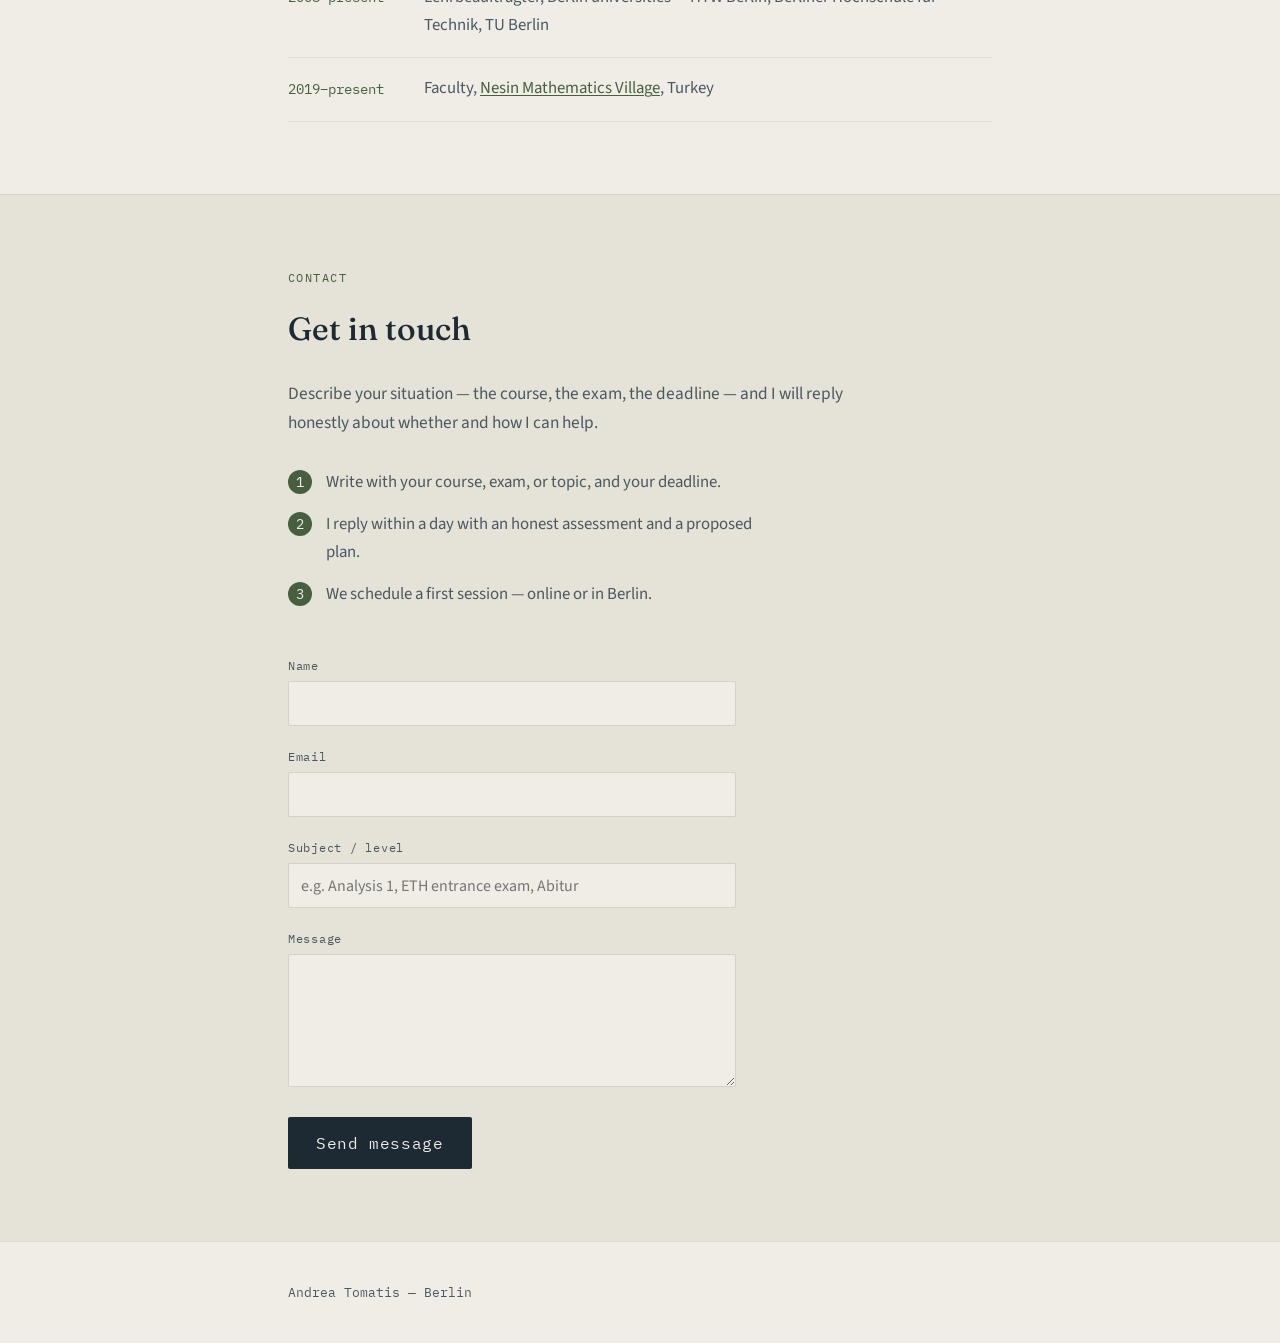
==== commit 06bf2cc7: "Add files via upload" ====
--- a/index.html
+++ b/index.html
@@ -26,9 +26,10 @@
 
 <header class="hero">
   <div class="wrap">
+    <p class="lang-switch"><a class="active" href="index.html">EN</a> · <a href="de/index.html">DE</a></p>
     <p class="eyebrow">MATHEMATICS — BERLIN</p>
     <h1>Andrea Tomatis</h1>
-    <p class="hero-sub">Mathematician and university lecturer in Berlin for over twenty years. PhD studies in differential topology and gauge theory on G₂-manifolds, under Sir Simon Donaldson at Imperial College London. I coach students at every level, from Abitur to graduate coursework, including many at ETH, EPFL, Imperial College London, Bonn, TUM, and other leading universities.</p>
+    <p class="hero-sub">Mathematician and university lecturer in Berlin for over twenty years. PhD studies in gauge theory on G₂-manifolds, under <a href="https://en.wikipedia.org/wiki/Simon_Donaldson">Sir Simon Donaldson</a> at <a href="https://en.wikipedia.org/wiki/Imperial_College_London">Imperial College London</a>. I coach students at every level, from Abitur to graduate coursework, including many at ETH, EPFL, Imperial College London, Bonn, TUM, and other leading universities.</p>
     <ul class="stat-row">
       <li><span class="stat-num">30</span> years tutoring</li>
       <li><span class="stat-num">1,000+</span> students</li>
@@ -43,9 +44,9 @@
   <section id="about" class="section">
     <div class="wrap">
       <p class="eyebrow">ABOUT</p>
-      <p class="lede">I am a mathematician. My doctoral research, under Sir Simon Donaldson at Imperial College London, was in differential topology and gauge theory — the geometry of G₂-manifolds. Before that, a Diploma in Physics from the University of Turin, with a thesis in theoretical particle physics.</p>
+      <p class="lede">I am a mathematician. My doctoral research, under <a href="https://en.wikipedia.org/wiki/Simon_Donaldson">Sir Simon Donaldson</a> at Imperial College London, was in gauge theory on G₂-manifolds. Before that, a Diploma in Physics from the University of Turin, with a thesis in theoretical particle physics.</p>
       <p class="lede">I have taught at university level in Berlin for over twenty years — at HTW Berlin, Berliner Hochschule für Technik, and TU Berlin — and at the Nesin Mathematics Village in Turkey since 2019. Alongside this, I have tutored privately for thirty years: roughly a thousand students, from school exams to graduate coursework, with eighty reviews on Superprof, all five stars.</p>
-      <p class="lede">Most students come to me stuck — behind in a course, weeks from an exam, or simply not getting what they need from a lecture of two hundred people. I work one-to-one, at the pace the material actually requires, until it makes sense.</p>
+      <p class="lede">Most students come to me stuck — behind in a course, weeks from an exam, or simply not getting what they need from a lecture of two hundred people. I work one-to-one, at the pace the material actually requires, until it makes sense. Many stay for a single exam; others work with me for years, through an entire degree, including bachelor's and master's thesis supervision.</p>
     </div>
   </section>
 
@@ -109,12 +110,15 @@
       </div>
 
       <div class="subject-group">
-        <p class="group-label">Exam preparation</p>
+        <p class="group-label">Exam preparation &amp; thesis supervision</p>
         <ul class="subject-grid">
           <li><span class="tag">abitur · maturità · ib mathematics</span></li>
           <li><span class="tag">university entrance exams</span></li>
           <li><span class="tag">staatsexamen — teacher certification</span></li>
           <li><span class="tag">olympiad coaching</span></li>
+          <li><span class="tag">bachelor's thesis supervision</span></li>
+          <li><span class="tag">master's thesis supervision</span></li>
+          <li><span class="tag">long-term coaching through a full degree</span></li>
         </ul>
       </div>
 
@@ -143,15 +147,15 @@
       <ol class="timeline">
         <li>
           <span class="year">1999</span>
-          <span class="event">Diploma in Physics, University of Turin — thesis in theoretical particle physics</span>
+          <span class="event">Diploma in Physics, <a href="https://en.wikipedia.org/wiki/University_of_Turin">University of Turin</a> — thesis in theoretical particle physics</span>
         </li>
         <li>
           <span class="year">1999–2005</span>
-          <span class="event">PhD studies in pure mathematics, Imperial College London, under Sir Simon Donaldson — differential topology, gauge theory, G₂-manifolds</span>
+          <span class="event">PhD studies in pure mathematics, <a href="https://en.wikipedia.org/wiki/Imperial_College_London">Imperial College London</a>, under <a href="https://en.wikipedia.org/wiki/Simon_Donaldson">Sir Simon Donaldson</a> — gauge theory on G₂-manifolds</span>
         </li>
         <li>
           <span class="year">2002</span>
-          <span class="event">Clay Mathematics Institute scholarship, Cambridge — Junior Member, Isaac Newton Institute</span>
+          <span class="event"><a href="https://en.wikipedia.org/wiki/Clay_Mathematics_Institute">Clay Mathematics Institute</a> scholarship, Cambridge — Junior Member, Isaac Newton Institute</span>
         </li>
         <li>
           <span class="year">2004</span>
@@ -163,7 +167,7 @@
         </li>
         <li>
           <span class="year">2019–present</span>
-          <span class="event">Faculty, Nesin Mathematics Village, Turkey</span>
+          <span class="event">Faculty, <a href="https://www.nesinkoyleri.org/en/">Nesin Mathematics Village</a>, Turkey</span>
         </li>
       </ol>
     </div>
--- a/style.css
+++ b/style.css
@@ -447,3 +447,37 @@
     height: 420px;
   }
 }
+
+.lede a,
+.timeline a {
+  color: var(--accent-deep);
+  text-decoration-thickness: 1px;
+  text-underline-offset: 2px;
+}
+
+.lede a:hover,
+.timeline a:hover {
+  color: var(--ink);
+}
+
+.lang-switch {
+  position: relative;
+  z-index: 1;
+  font-family: var(--font-mono);
+  font-size: 0.78rem;
+  margin: 0 0 2rem;
+}
+
+.lang-switch a {
+  color: var(--ink-soft);
+  text-decoration: none;
+}
+
+.lang-switch a.active {
+  color: var(--ink);
+  font-weight: 600;
+}
+
+.lang-switch a:hover {
+  color: var(--accent-deep);
+}
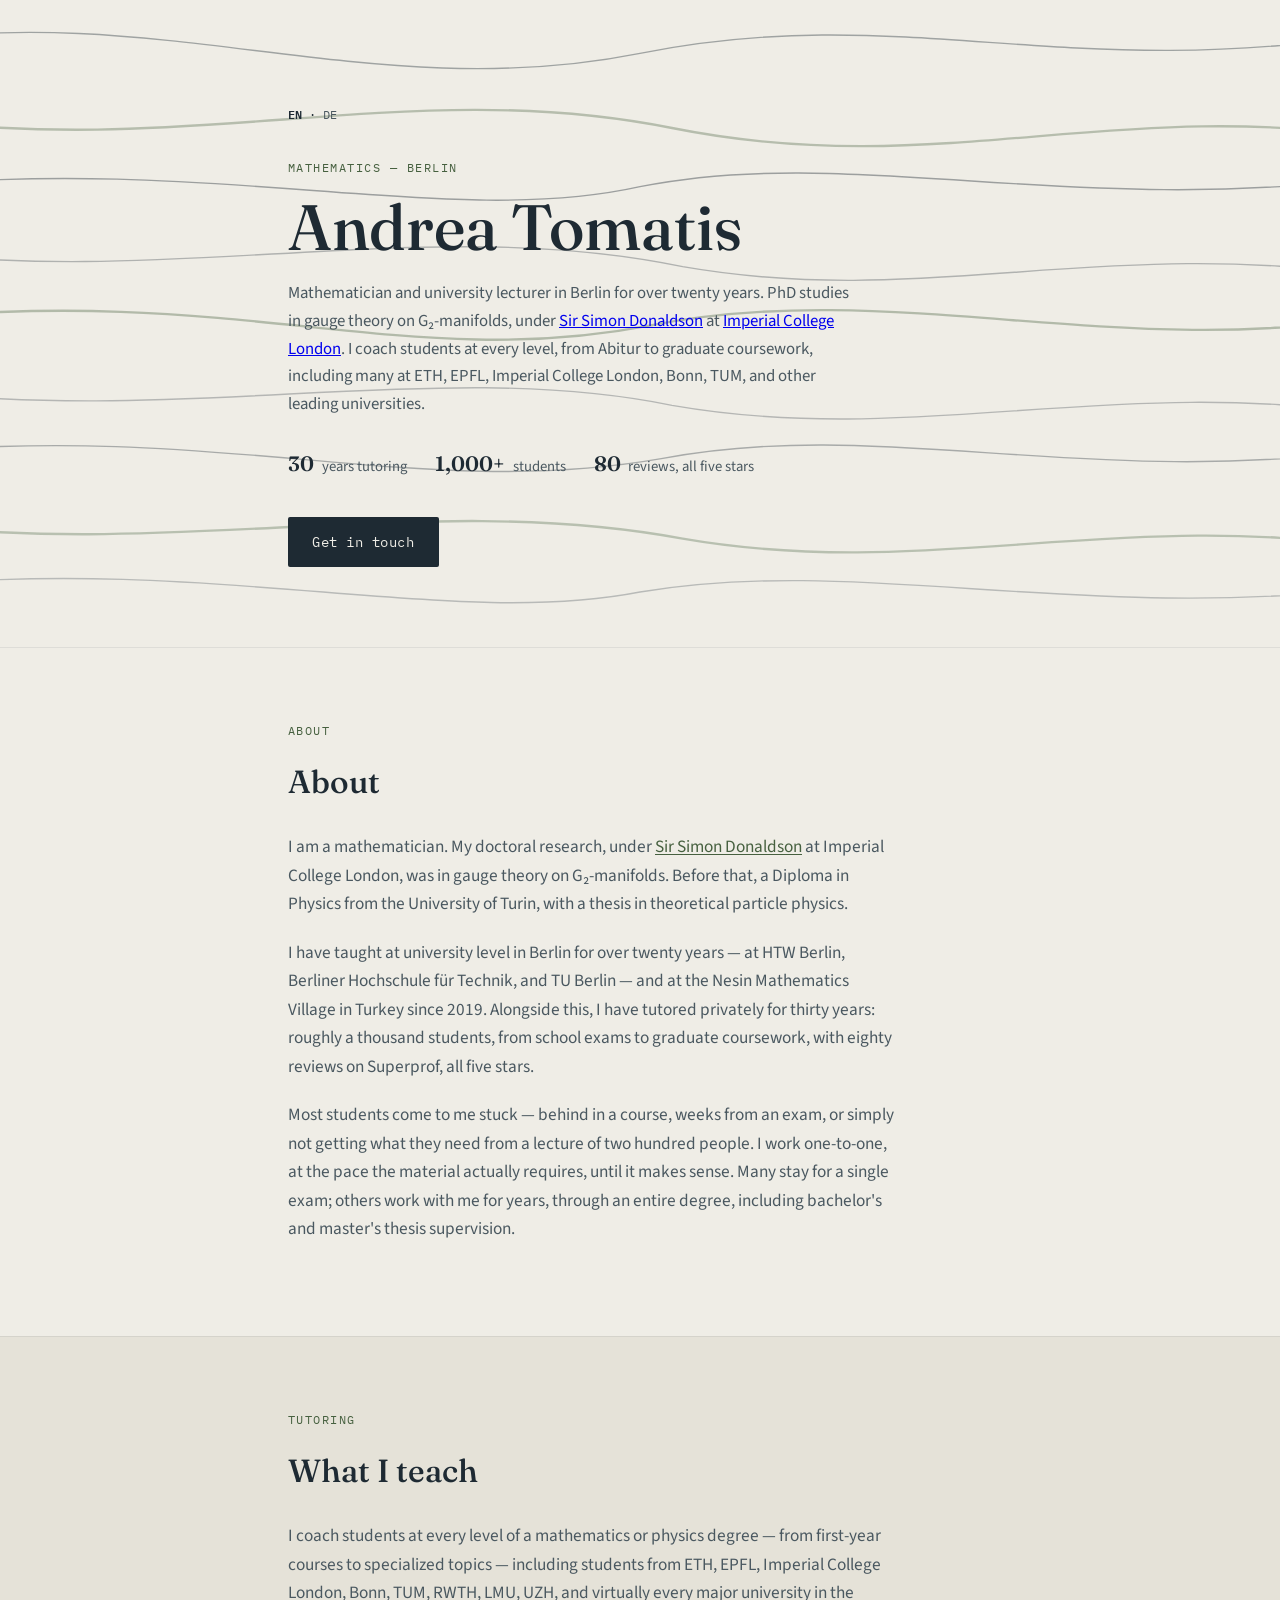
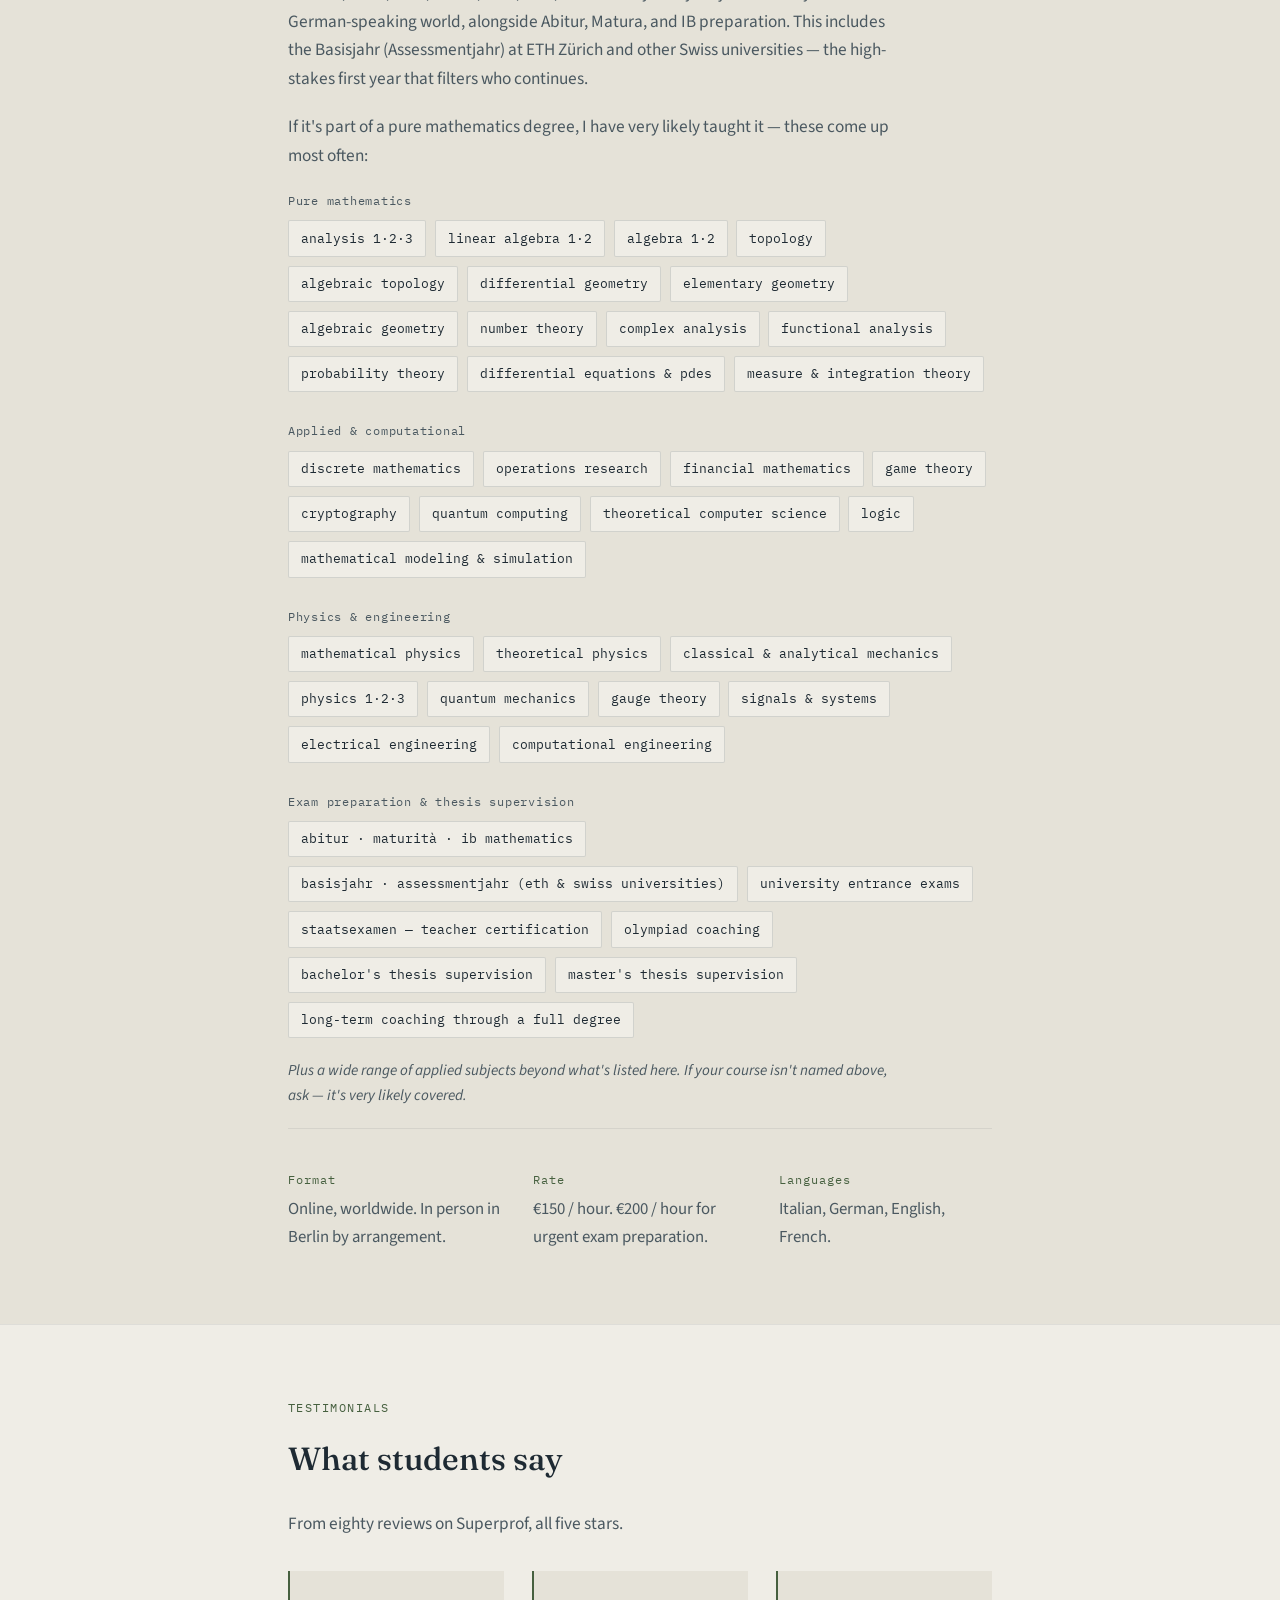
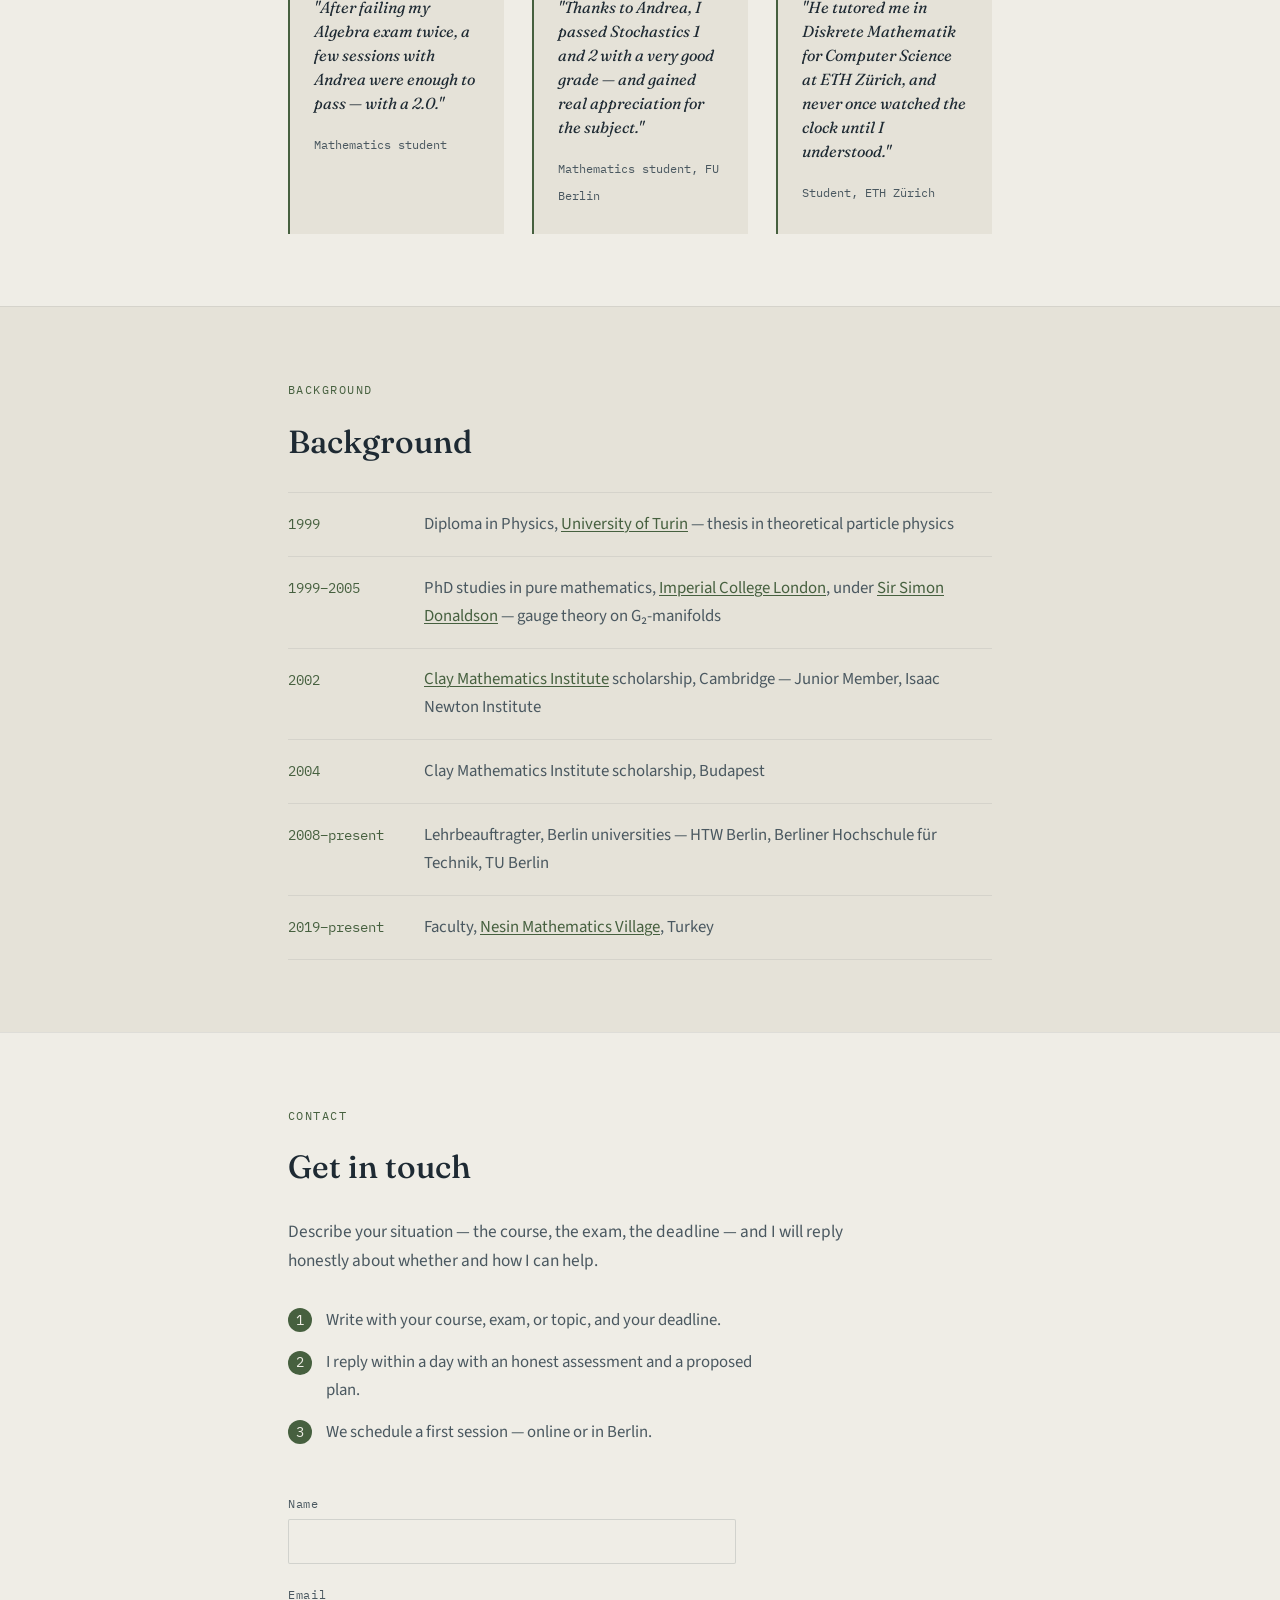
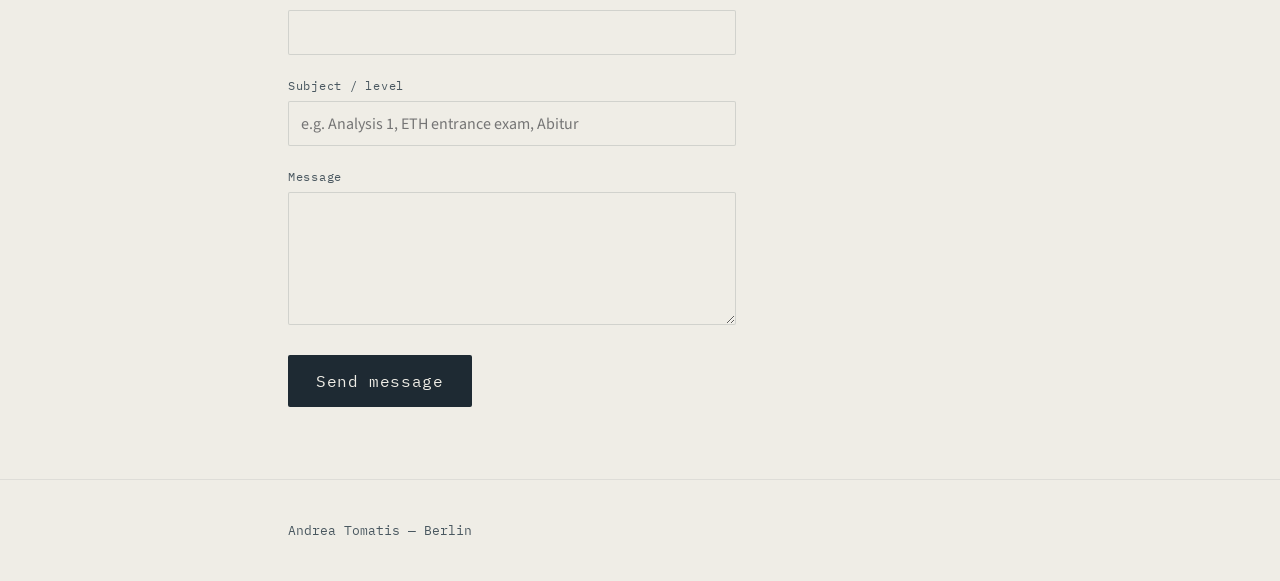
==== commit 17455496: "Add files via upload" ====
--- a/index.html
+++ b/index.html
@@ -3,12 +3,52 @@
 <head>
 <meta charset="UTF-8">
 <meta name="viewport" content="width=device-width, initial-scale=1.0">
-<title>Andrea Tomatis — Mathematics</title>
-<meta name="description" content="Andrea Tomatis — mathematician and university lecturer in Berlin, trained as a physicist. Imperial College London, Donaldson, Clay Mathematics Institute, Nesin Mathematics Village. Thirty years of private tutoring, ETH/TUM/RWTH/LMU-level coaching, analysis, algebra, physics, exam preparation.">
+<title>Andrea Tomatis — Mathematics Tutor &amp; University Lecturer, Berlin</title>
+<meta name="description" content="Andrea Tomatis — mathematician and university lecturer in Berlin, trained as a physicist. PhD studies under Sir Simon Donaldson, Imperial College London. Private tutoring and exam coaching: Basisjahr and Assessmentjahr at ETH and Swiss universities, Diskrete Mathematik, Funktionentheorie, Abitur, IB, bachelor's and master's thesis supervision.">
+<link rel="canonical" href="https://andreatomatis.github.io/">
+<link rel="alternate" hreflang="en" href="https://andreatomatis.github.io/">
+<link rel="alternate" hreflang="de" href="https://andreatomatis.github.io/de.html">
+<link rel="alternate" hreflang="x-default" href="https://andreatomatis.github.io/">
+<meta property="og:type" content="profile">
+<meta property="og:title" content="Andrea Tomatis — Mathematics Tutor & University Lecturer, Berlin">
+<meta property="og:description" content="Mathematician and university lecturer in Berlin, PhD studies under Sir Simon Donaldson. Private tutoring: Basisjahr/Assessmentjahr, Diskrete Mathematik, Funktionentheorie, Abitur, IB, thesis supervision.">
+<meta property="og:url" content="https://andreatomatis.github.io/">
+<meta property="og:locale" content="en_US">
+<meta property="og:locale:alternate" content="de_DE">
+<meta name="twitter:card" content="summary">
+<meta name="twitter:title" content="Andrea Tomatis — Mathematics Tutor & University Lecturer, Berlin">
+<meta name="twitter:description" content="Mathematician and university lecturer in Berlin, PhD studies under Sir Simon Donaldson. Private tutoring: Basisjahr/Assessmentjahr, Diskrete Mathematik, Funktionentheorie, Abitur, IB, thesis supervision.">
 <link rel="preconnect" href="https://fonts.googleapis.com">
 <link rel="preconnect" href="https://fonts.gstatic.com" crossorigin>
 <link href="https://fonts.googleapis.com/css2?family=Fraunces:opsz,wght@9..144,400;9..144,500;9..144,600&family=Source+Sans+3:wght@400;500;600&family=IBM+Plex+Mono:wght@400;500&display=swap" rel="stylesheet">
 <link rel="stylesheet" href="style.css">
+<script type="application/ld+json">
+{
+  "@context": "https://schema.org",
+  "@type": "Person",
+  "name": "Andrea Tomatis",
+  "jobTitle": ["Mathematics Tutor", "University Lecturer"],
+  "description": "Mathematician and university lecturer in Berlin. PhD studies in gauge theory on G2-manifolds under Sir Simon Donaldson, Imperial College London. Thirty years of private tutoring in mathematics and physics.",
+  "url": "https://andreatomatis.github.io/",
+  "address": {
+    "@type": "PostalAddress",
+    "addressLocality": "Berlin",
+    "addressCountry": "DE"
+  },
+  "alumniOf": [
+    { "@type": "CollegeOrUniversity", "name": "Imperial College London" },
+    { "@type": "CollegeOrUniversity", "name": "University of Turin" }
+  ],
+  "knowsLanguage": ["Italian", "German", "English", "French"],
+  "knowsAbout": [
+    "Analysis", "Linear Algebra", "Algebra", "Topology", "Differential Geometry",
+    "Algebraic Geometry", "Number Theory", "Complex Analysis", "Functional Analysis",
+    "Probability Theory", "Differential Equations", "Discrete Mathematics",
+    "Quantum Computing", "Theoretical Computer Science", "Mathematical Physics",
+    "Theoretical Physics", "Gauge Theory", "Classical Mechanics", "Quantum Mechanics"
+  ]
+}
+</script>
 </head>
 <body>
 
@@ -26,7 +66,7 @@
 
 <header class="hero">
   <div class="wrap">
-    <p class="lang-switch"><a class="active" href="index.html">EN</a> · <a href="de/index.html">DE</a></p>
+    <p class="lang-switch"><a class="active" href="index.html">EN</a> · <a href="de.html">DE</a></p>
     <p class="eyebrow">MATHEMATICS — BERLIN</p>
     <h1>Andrea Tomatis</h1>
     <p class="hero-sub">Mathematician and university lecturer in Berlin for over twenty years. PhD studies in gauge theory on G₂-manifolds, under <a href="https://en.wikipedia.org/wiki/Simon_Donaldson">Sir Simon Donaldson</a> at <a href="https://en.wikipedia.org/wiki/Imperial_College_London">Imperial College London</a>. I coach students at every level, from Abitur to graduate coursework, including many at ETH, EPFL, Imperial College London, Bonn, TUM, and other leading universities.</p>
@@ -44,6 +84,7 @@
   <section id="about" class="section">
     <div class="wrap">
       <p class="eyebrow">ABOUT</p>
+      <h2>About</h2>
       <p class="lede">I am a mathematician. My doctoral research, under <a href="https://en.wikipedia.org/wiki/Simon_Donaldson">Sir Simon Donaldson</a> at Imperial College London, was in gauge theory on G₂-manifolds. Before that, a Diploma in Physics from the University of Turin, with a thesis in theoretical particle physics.</p>
       <p class="lede">I have taught at university level in Berlin for over twenty years — at HTW Berlin, Berliner Hochschule für Technik, and TU Berlin — and at the Nesin Mathematics Village in Turkey since 2019. Alongside this, I have tutored privately for thirty years: roughly a thousand students, from school exams to graduate coursework, with eighty reviews on Superprof, all five stars.</p>
       <p class="lede">Most students come to me stuck — behind in a course, weeks from an exam, or simply not getting what they need from a lecture of two hundred people. I work one-to-one, at the pace the material actually requires, until it makes sense. Many stay for a single exam; others work with me for years, through an entire degree, including bachelor's and master's thesis supervision.</p>
@@ -55,7 +96,7 @@
       <p class="eyebrow">TUTORING</p>
       <h2>What I teach</h2>
 
-      <p class="lede">I coach students at every level of a mathematics or physics degree — from first-year courses to specialized topics — including students from ETH, EPFL, Imperial College London, Bonn, TUM, RWTH, LMU, UZH, and virtually every major university in the German-speaking world, alongside Abitur, Matura, and IB preparation.</p>
+      <p class="lede">I coach students at every level of a mathematics or physics degree — from first-year courses to specialized topics — including students from ETH, EPFL, Imperial College London, Bonn, TUM, RWTH, LMU, UZH, and virtually every major university in the German-speaking world, alongside Abitur, Matura, and IB preparation. This includes the Basisjahr (Assessmentjahr) at ETH Zürich and other Swiss universities — the high-stakes first year that filters who continues.</p>
 
       <p class="lede">If it's part of a pure mathematics degree, I have very likely taught it — these come up most often:</p>
 
@@ -113,6 +154,7 @@
         <p class="group-label">Exam preparation &amp; thesis supervision</p>
         <ul class="subject-grid">
           <li><span class="tag">abitur · maturità · ib mathematics</span></li>
+          <li><span class="tag">basisjahr · assessmentjahr (eth & swiss universities)</span></li>
           <li><span class="tag">university entrance exams</span></li>
           <li><span class="tag">staatsexamen — teacher certification</span></li>
           <li><span class="tag">olympiad coaching</span></li>
@@ -141,9 +183,33 @@
     </div>
   </section>
 
-  <section id="background" class="section">
+  <section id="testimonials" class="section">
+    <div class="wrap">
+      <p class="eyebrow">TESTIMONIALS</p>
+      <h2>What students say</h2>
+      <p class="lede">From eighty reviews on Superprof, all five stars.</p>
+
+      <div class="testimonial-grid">
+        <blockquote class="testimonial">
+          <p>"After failing my Algebra exam twice, a few sessions with Andrea were enough to pass — with a 2.0."</p>
+          <cite>Mathematics student</cite>
+        </blockquote>
+        <blockquote class="testimonial">
+          <p>"Thanks to Andrea, I passed Stochastics 1 and 2 with a very good grade — and gained real appreciation for the subject."</p>
+          <cite>Mathematics student, FU Berlin</cite>
+        </blockquote>
+        <blockquote class="testimonial">
+          <p>"He tutored me in Diskrete Mathematik for Computer Science at ETH Zürich, and never once watched the clock until I understood."</p>
+          <cite>Student, ETH Zürich</cite>
+        </blockquote>
+      </div>
+    </div>
+  </section>
+
+  <section id="background" class="section alt">
     <div class="wrap">
       <p class="eyebrow">BACKGROUND</p>
+      <h2>Background</h2>
       <ol class="timeline">
         <li>
           <span class="year">1999</span>
@@ -173,7 +239,7 @@
     </div>
   </section>
 
-  <section id="contact" class="section alt">
+  <section id="contact" class="section">
     <div class="wrap">
       <p class="eyebrow">CONTACT</p>
       <h2>Get in touch</h2>
--- a/style.css
+++ b/style.css
@@ -481,3 +481,41 @@
 .lang-switch a:hover {
   color: var(--accent-deep);
 }
+
+/* ---- Testimonials ---- */
+
+.testimonial-grid {
+  display: grid;
+  grid-template-columns: repeat(3, 1fr);
+  gap: 1.75rem;
+  margin-top: 2rem;
+}
+
+.testimonial {
+  margin: 0;
+  padding: 1.5rem;
+  background: var(--bg-alt);
+  border-left: 2px solid var(--accent-deep);
+}
+
+.testimonial p {
+  font-family: var(--font-display);
+  font-style: italic;
+  font-size: 1rem;
+  line-height: 1.5;
+  color: var(--ink);
+  margin: 0 0 1rem;
+}
+
+.testimonial cite {
+  font-family: var(--font-mono);
+  font-style: normal;
+  font-size: 0.78rem;
+  color: var(--ink-soft);
+}
+
+@media (max-width: 768px) {
+  .testimonial-grid {
+    grid-template-columns: 1fr;
+  }
+}
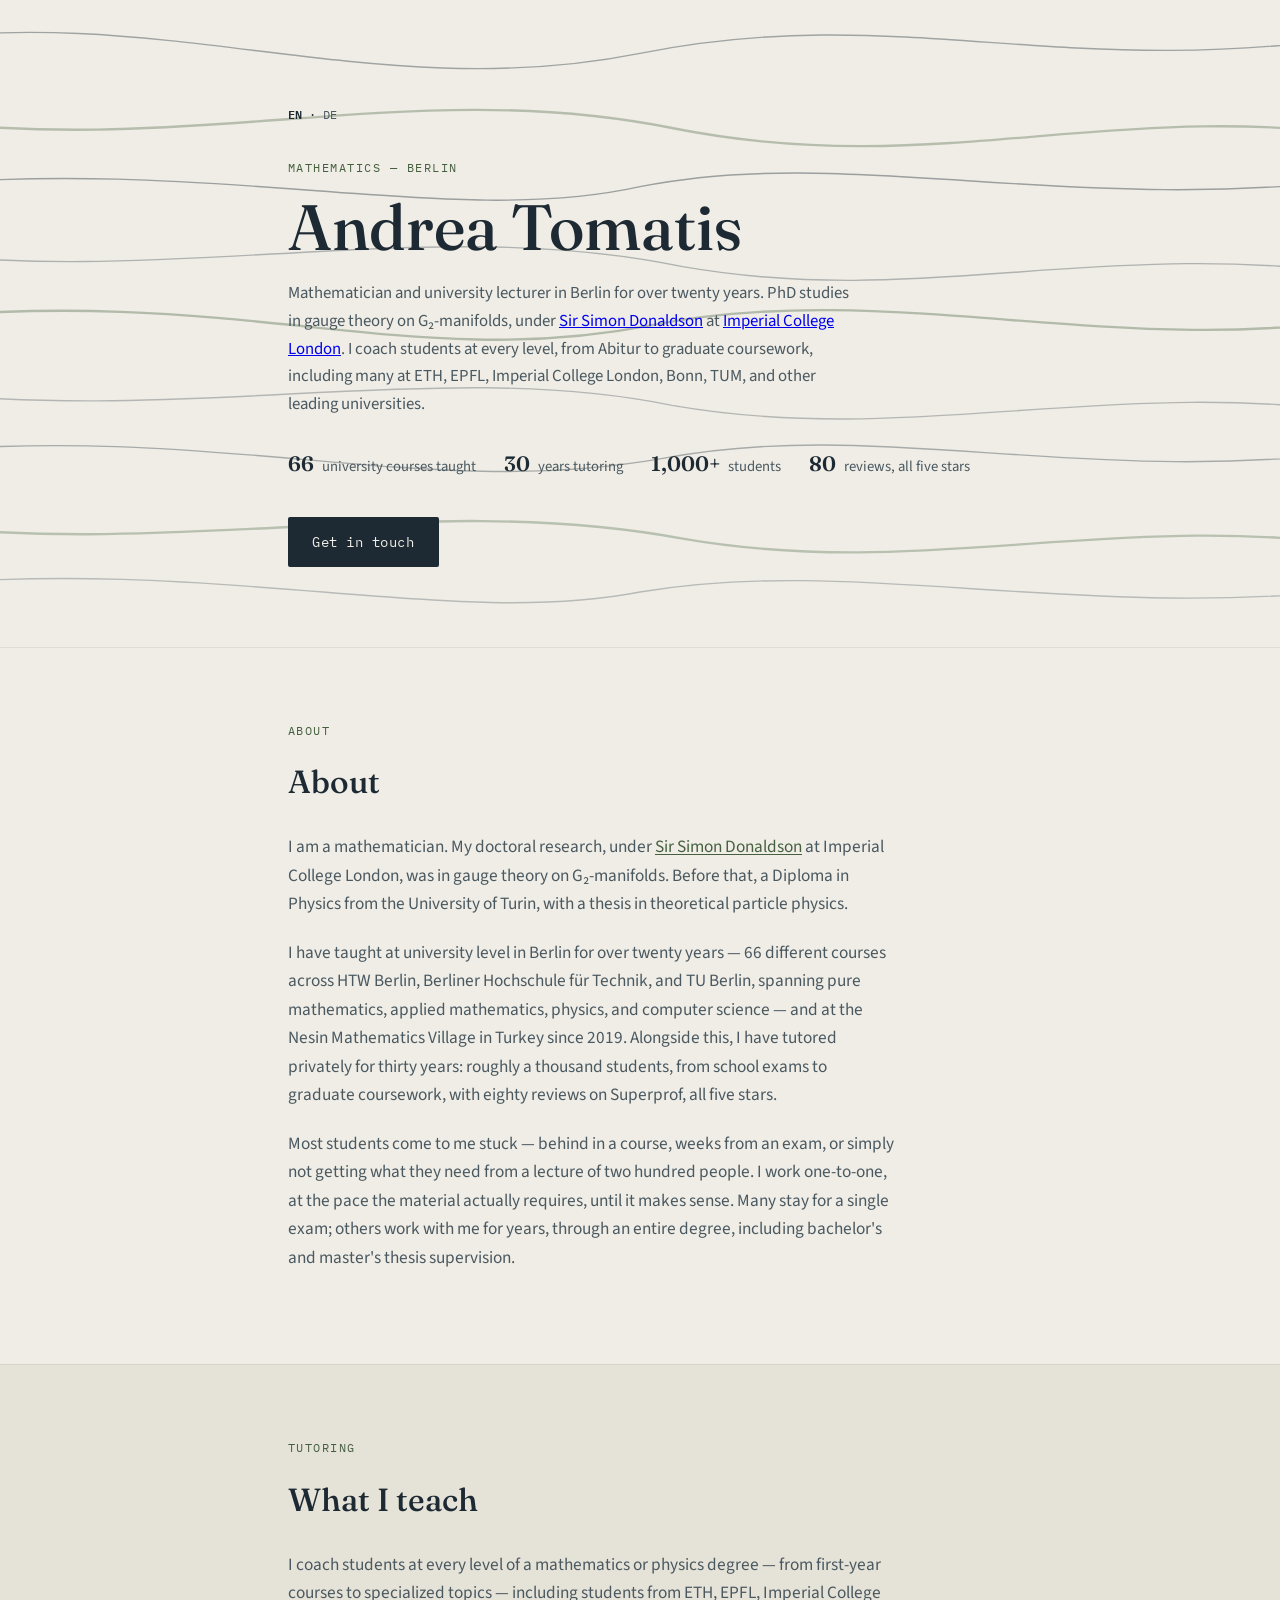
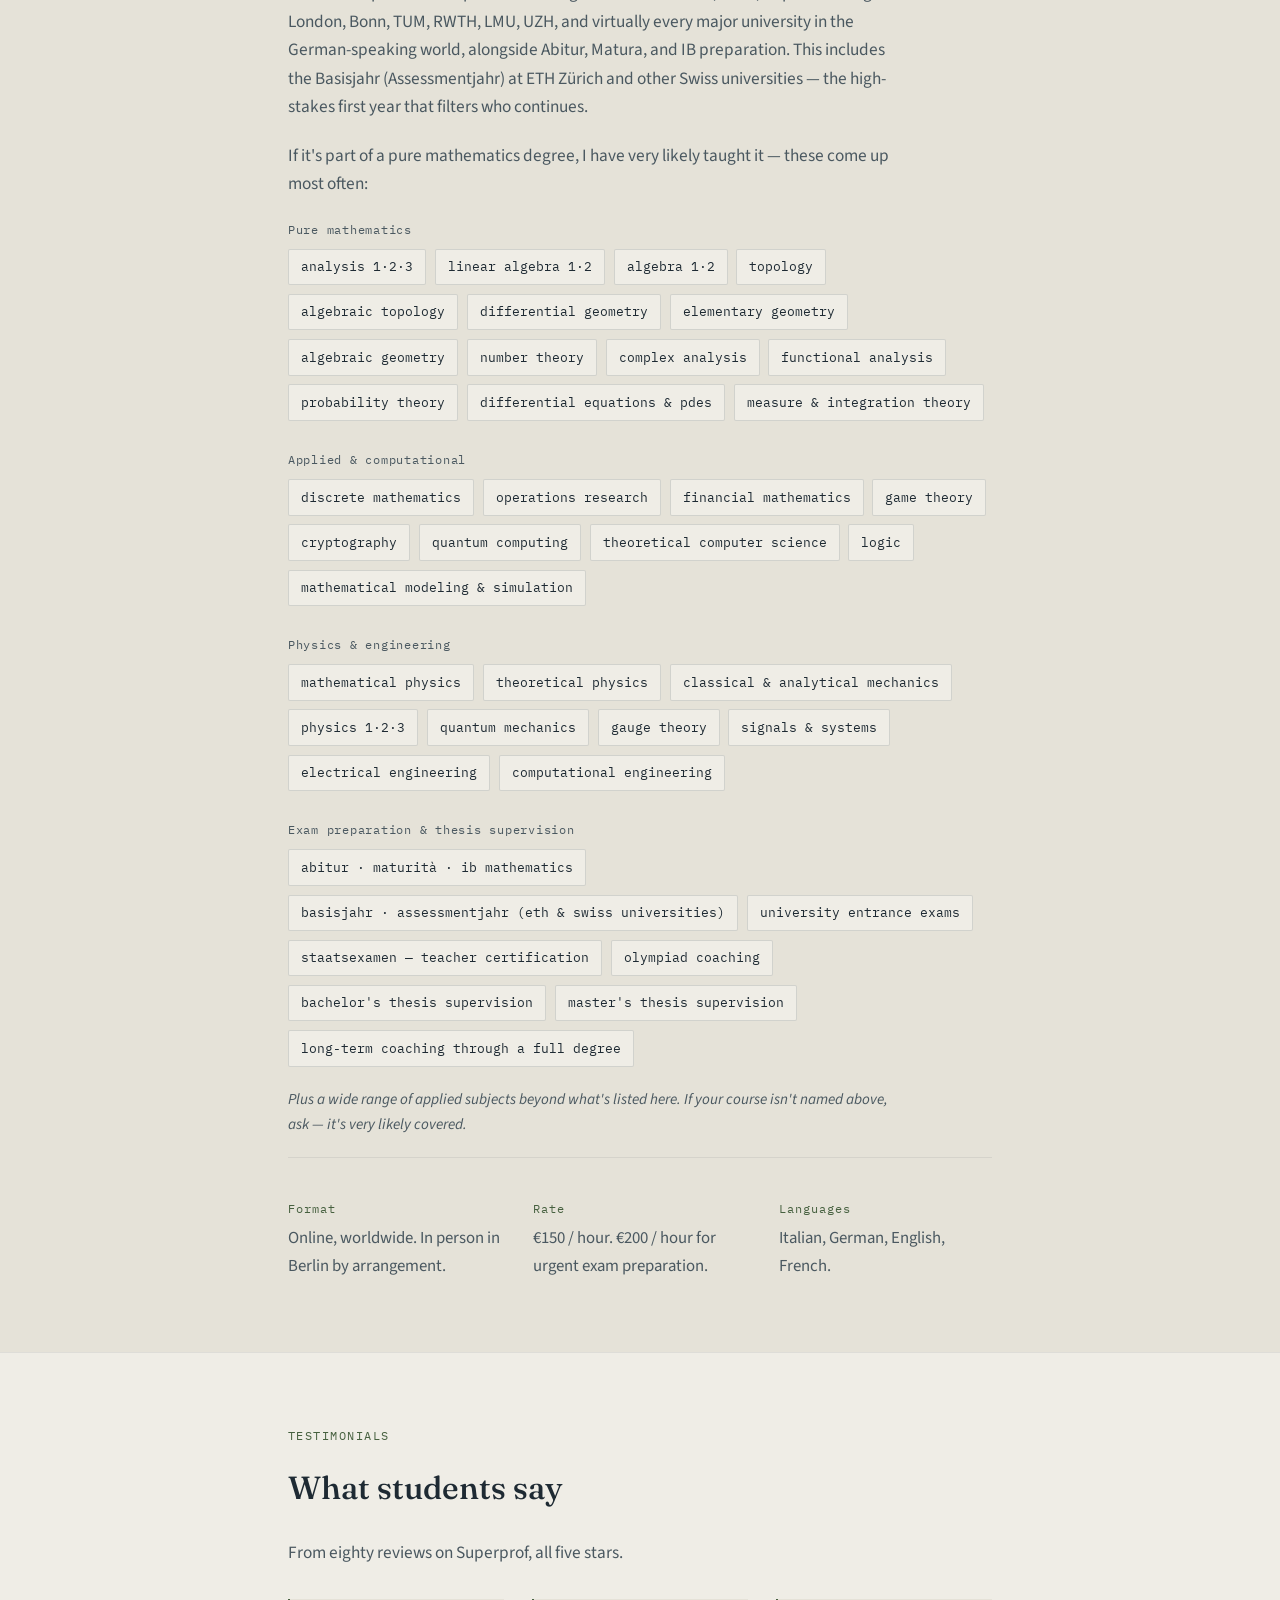
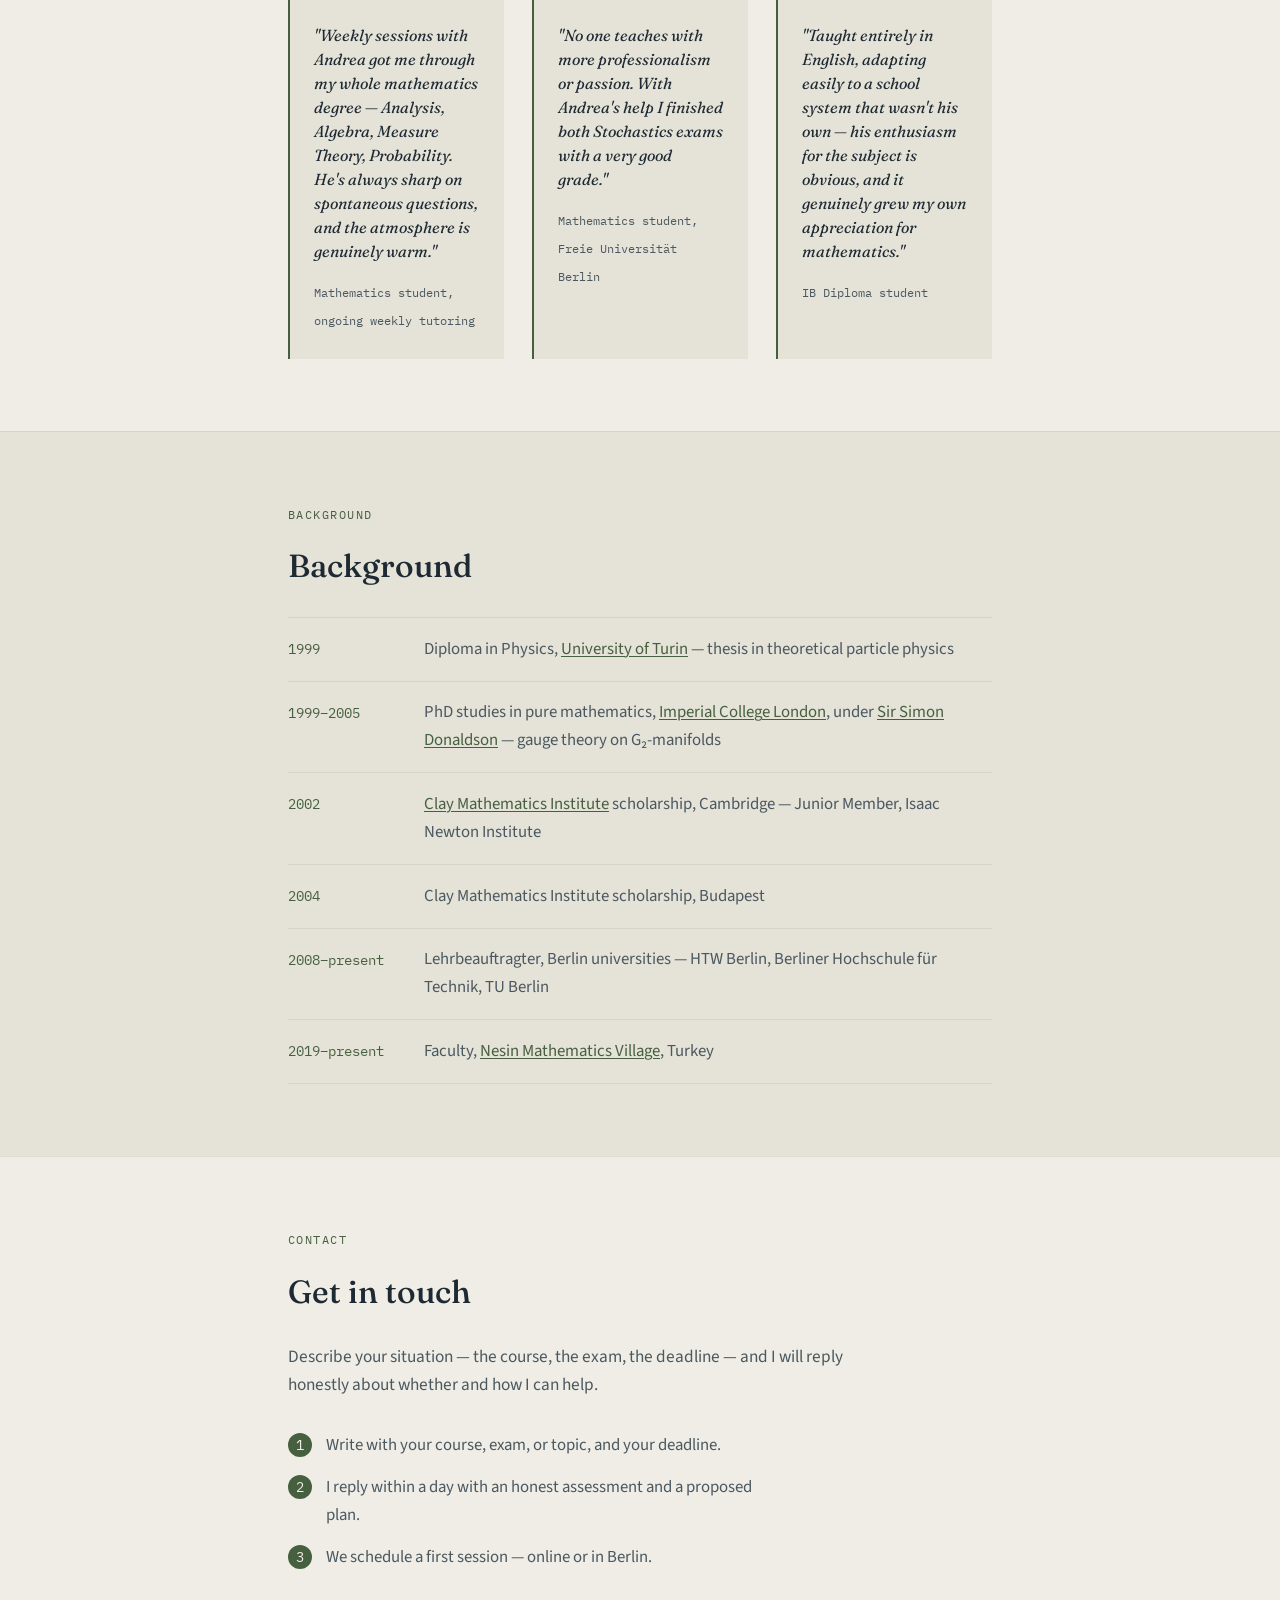
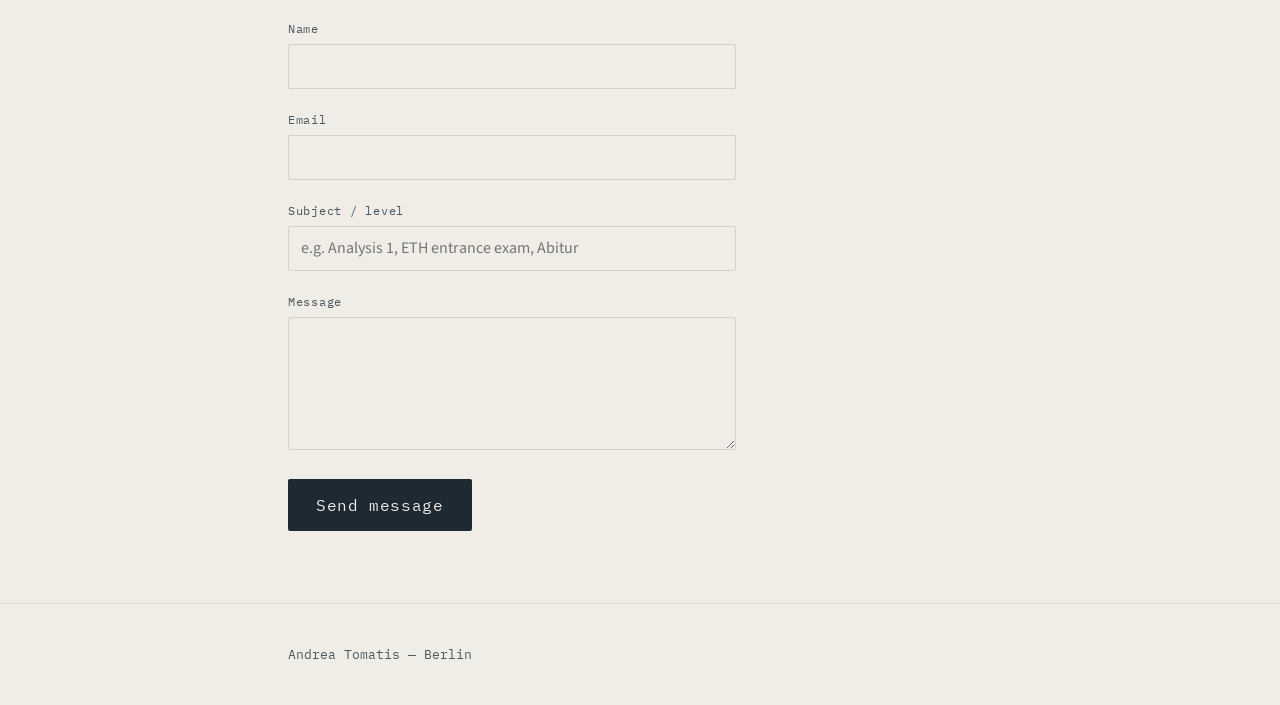
==== commit 4ec26ab0: "Add files via upload" ====
--- a/index.html
+++ b/index.html
@@ -71,6 +71,7 @@
     <h1>Andrea Tomatis</h1>
     <p class="hero-sub">Mathematician and university lecturer in Berlin for over twenty years. PhD studies in gauge theory on G₂-manifolds, under <a href="https://en.wikipedia.org/wiki/Simon_Donaldson">Sir Simon Donaldson</a> at <a href="https://en.wikipedia.org/wiki/Imperial_College_London">Imperial College London</a>. I coach students at every level, from Abitur to graduate coursework, including many at ETH, EPFL, Imperial College London, Bonn, TUM, and other leading universities.</p>
     <ul class="stat-row">
+      <li><span class="stat-num">66</span> university courses taught</li>
       <li><span class="stat-num">30</span> years tutoring</li>
       <li><span class="stat-num">1,000+</span> students</li>
       <li><span class="stat-num">80</span> reviews, all five stars</li>
@@ -86,7 +87,7 @@
       <p class="eyebrow">ABOUT</p>
       <h2>About</h2>
       <p class="lede">I am a mathematician. My doctoral research, under <a href="https://en.wikipedia.org/wiki/Simon_Donaldson">Sir Simon Donaldson</a> at Imperial College London, was in gauge theory on G₂-manifolds. Before that, a Diploma in Physics from the University of Turin, with a thesis in theoretical particle physics.</p>
-      <p class="lede">I have taught at university level in Berlin for over twenty years — at HTW Berlin, Berliner Hochschule für Technik, and TU Berlin — and at the Nesin Mathematics Village in Turkey since 2019. Alongside this, I have tutored privately for thirty years: roughly a thousand students, from school exams to graduate coursework, with eighty reviews on Superprof, all five stars.</p>
+      <p class="lede">I have taught at university level in Berlin for over twenty years — 66 different courses across HTW Berlin, Berliner Hochschule für Technik, and TU Berlin, spanning pure mathematics, applied mathematics, physics, and computer science — and at the Nesin Mathematics Village in Turkey since 2019. Alongside this, I have tutored privately for thirty years: roughly a thousand students, from school exams to graduate coursework, with eighty reviews on Superprof, all five stars.</p>
       <p class="lede">Most students come to me stuck — behind in a course, weeks from an exam, or simply not getting what they need from a lecture of two hundred people. I work one-to-one, at the pace the material actually requires, until it makes sense. Many stay for a single exam; others work with me for years, through an entire degree, including bachelor's and master's thesis supervision.</p>
     </div>
   </section>
@@ -191,16 +192,16 @@
 
       <div class="testimonial-grid">
         <blockquote class="testimonial">
-          <p>"After failing my Algebra exam twice, a few sessions with Andrea were enough to pass — with a 2.0."</p>
-          <cite>Mathematics student</cite>
+          <p>"Weekly sessions with Andrea got me through my whole mathematics degree — Analysis, Algebra, Measure Theory, Probability. He's always sharp on spontaneous questions, and the atmosphere is genuinely warm."</p>
+          <cite>Mathematics student, ongoing weekly tutoring</cite>
         </blockquote>
         <blockquote class="testimonial">
-          <p>"Thanks to Andrea, I passed Stochastics 1 and 2 with a very good grade — and gained real appreciation for the subject."</p>
-          <cite>Mathematics student, FU Berlin</cite>
+          <p>"No one teaches with more professionalism or passion. With Andrea's help I finished both Stochastics exams with a very good grade."</p>
+          <cite>Mathematics student, Freie Universität Berlin</cite>
         </blockquote>
         <blockquote class="testimonial">
-          <p>"He tutored me in Diskrete Mathematik for Computer Science at ETH Zürich, and never once watched the clock until I understood."</p>
-          <cite>Student, ETH Zürich</cite>
+          <p>"Taught entirely in English, adapting easily to a school system that wasn't his own — his enthusiasm for the subject is obvious, and it genuinely grew my own appreciation for mathematics."</p>
+          <cite>IB Diploma student</cite>
         </blockquote>
       </div>
     </div>
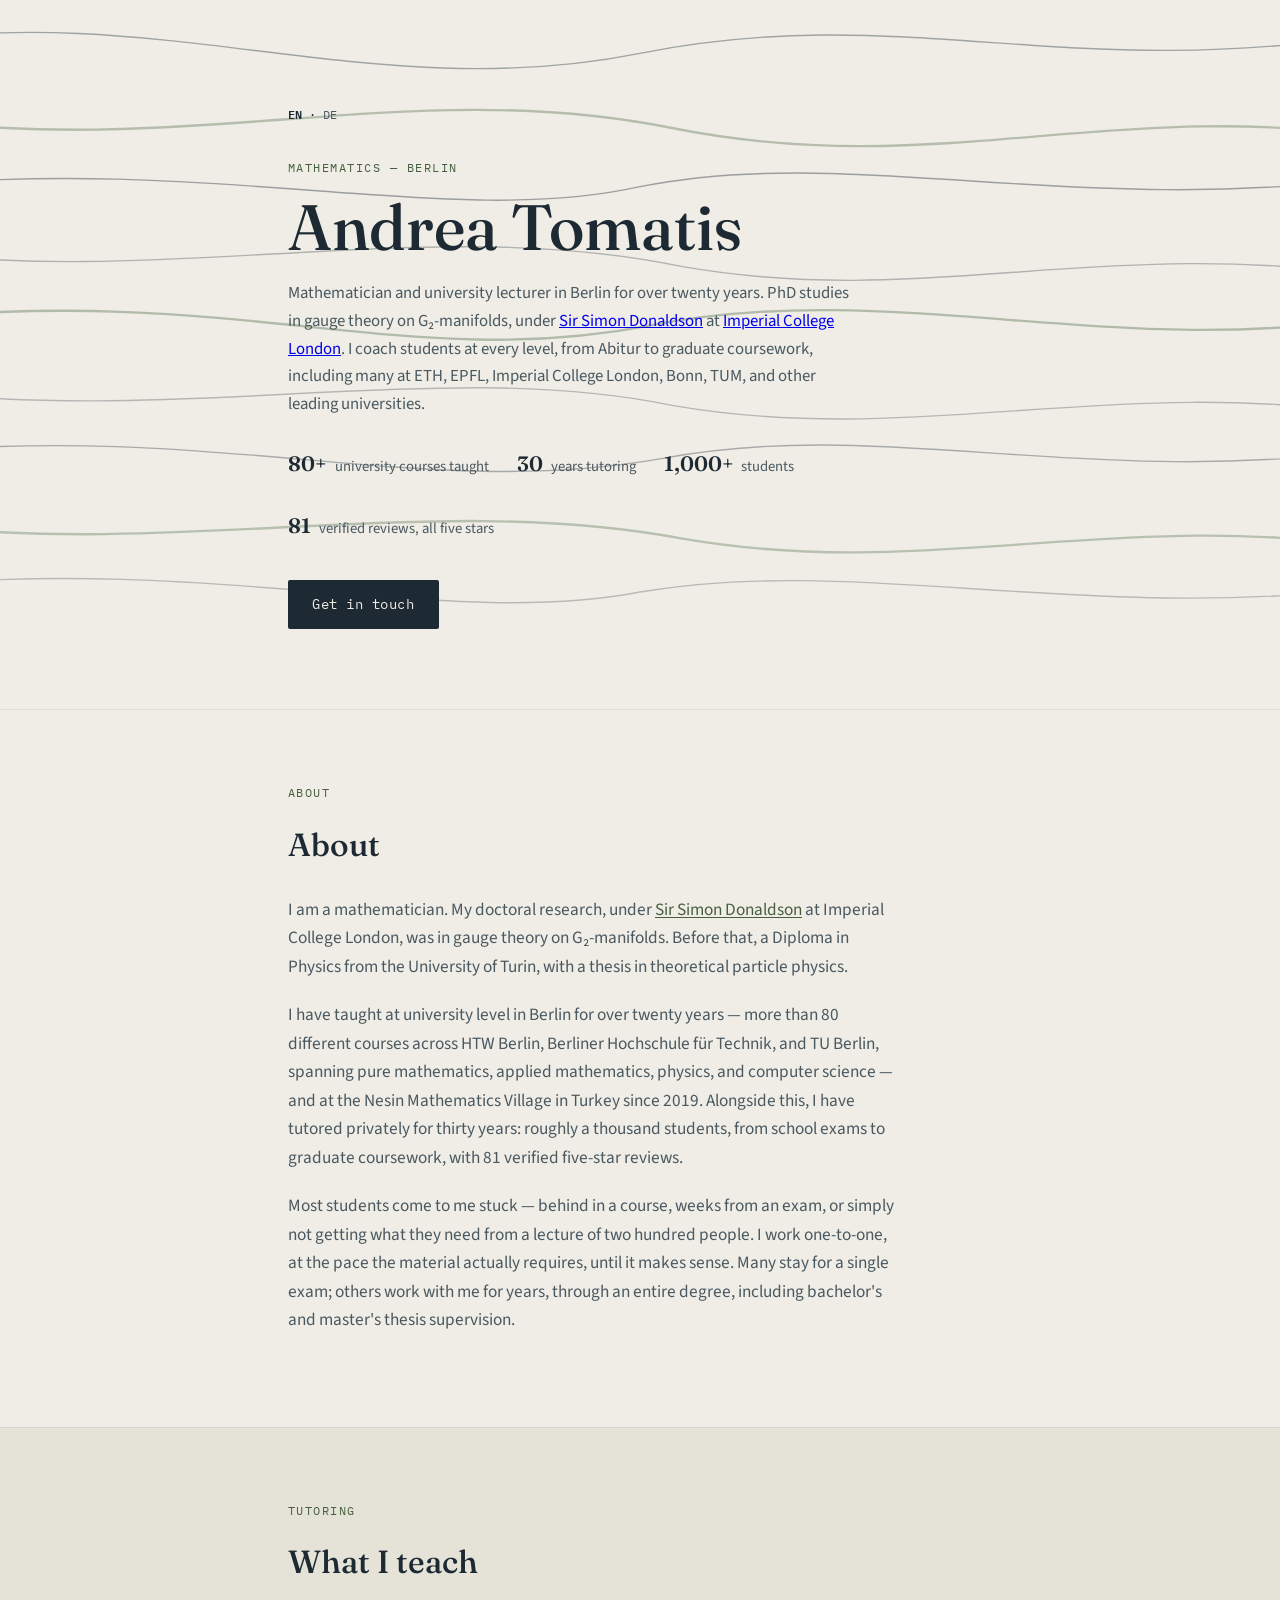
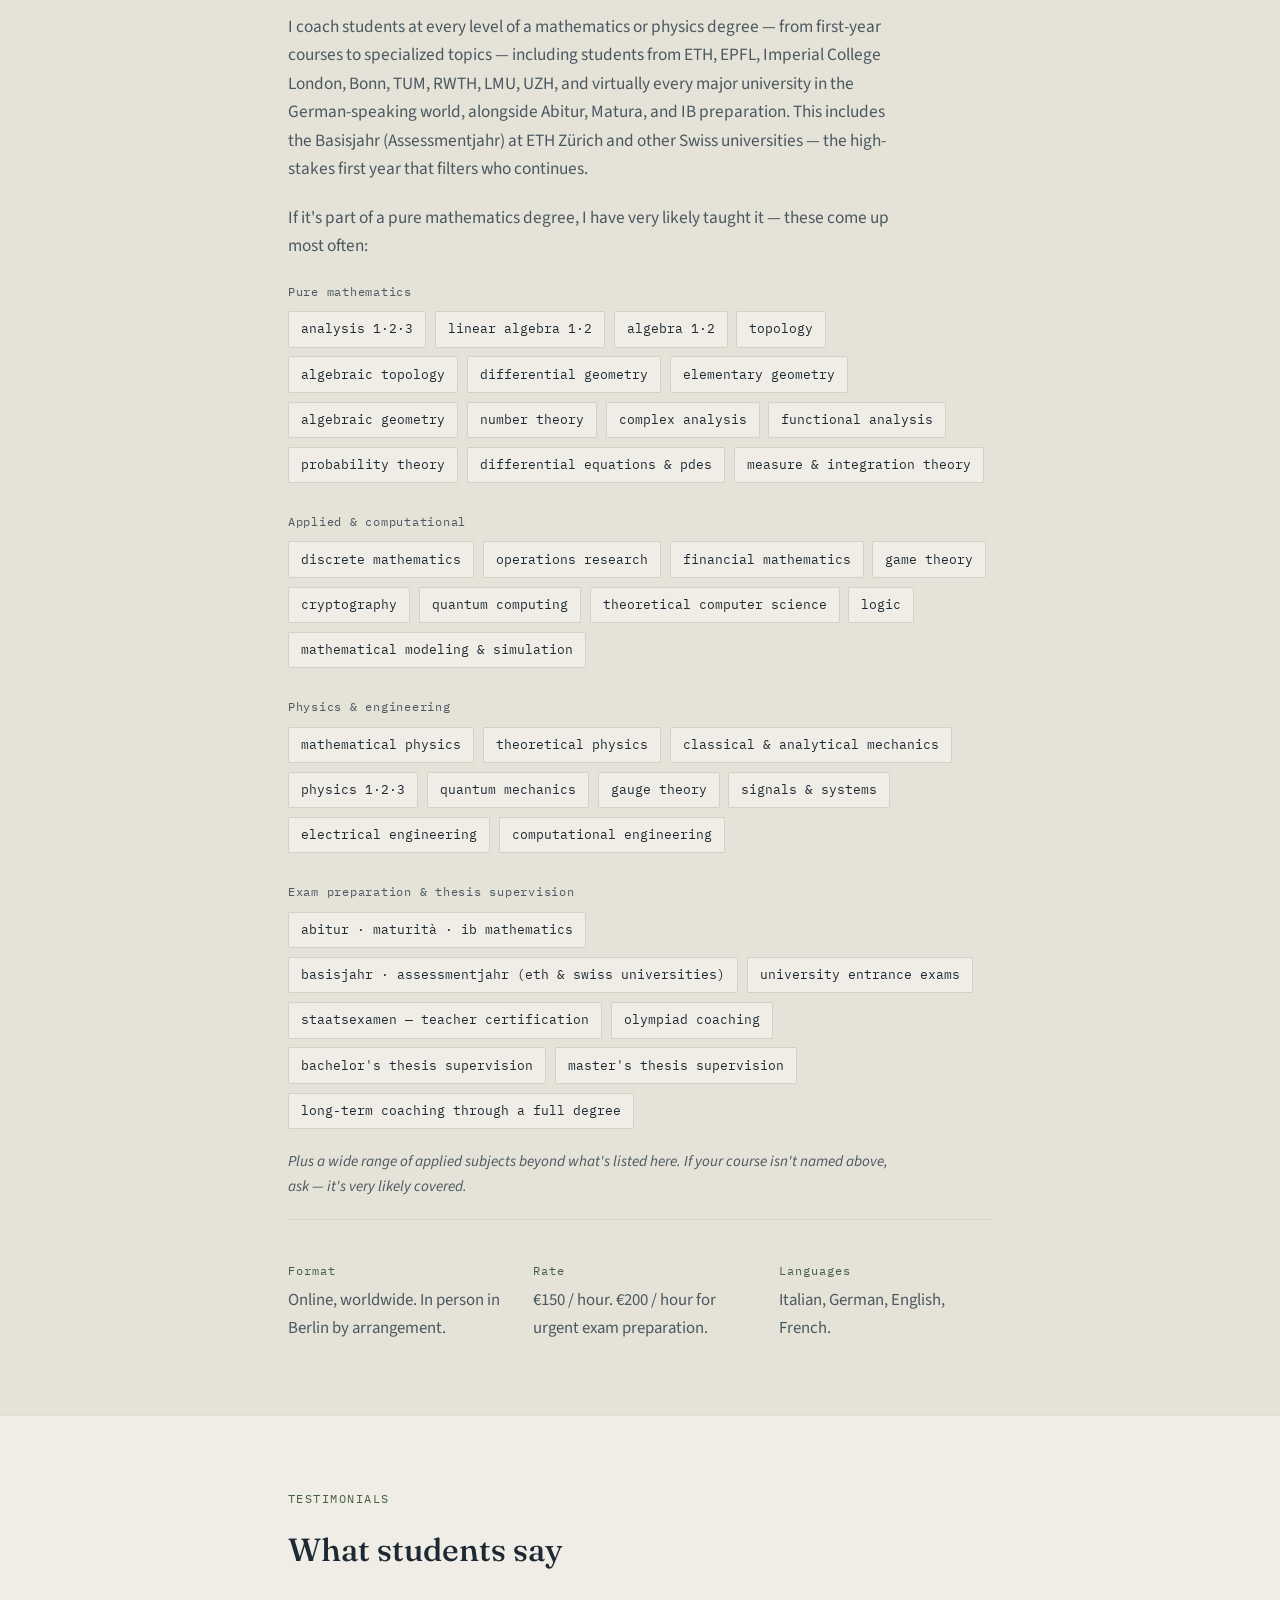
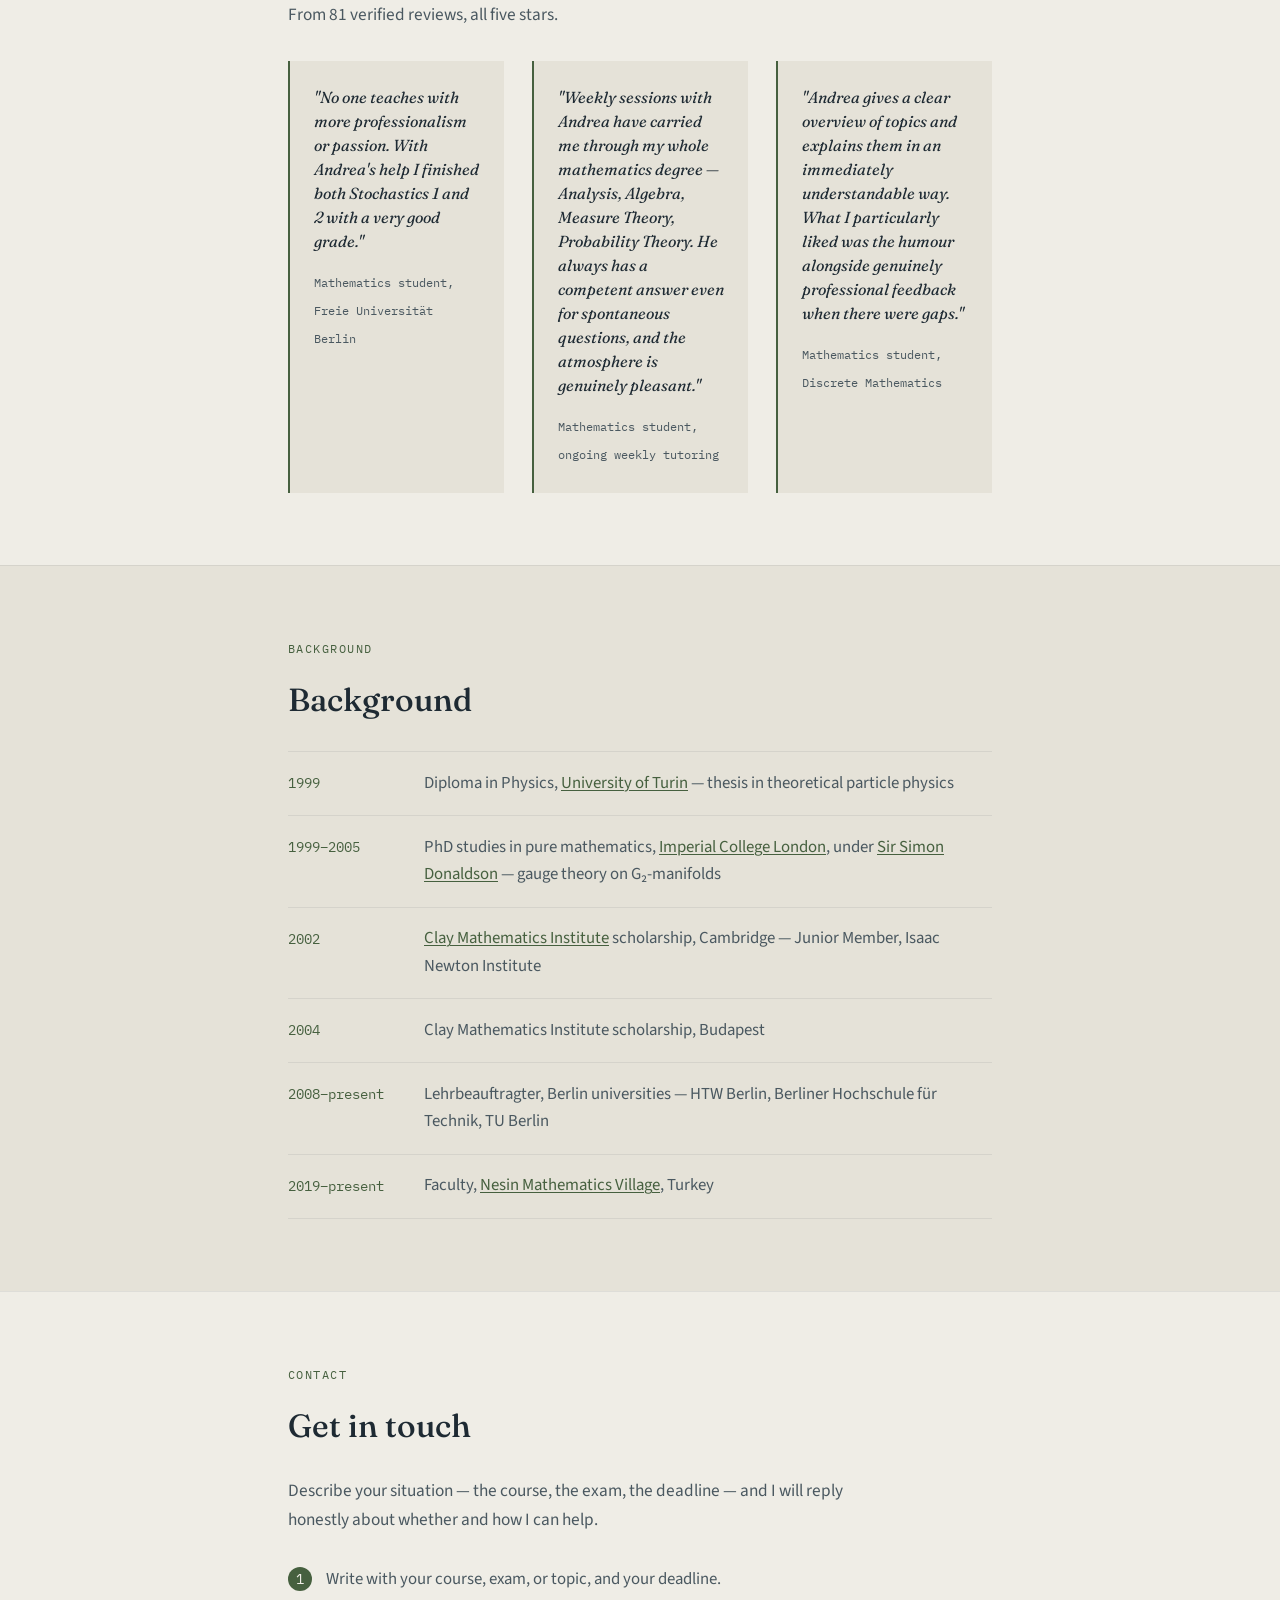
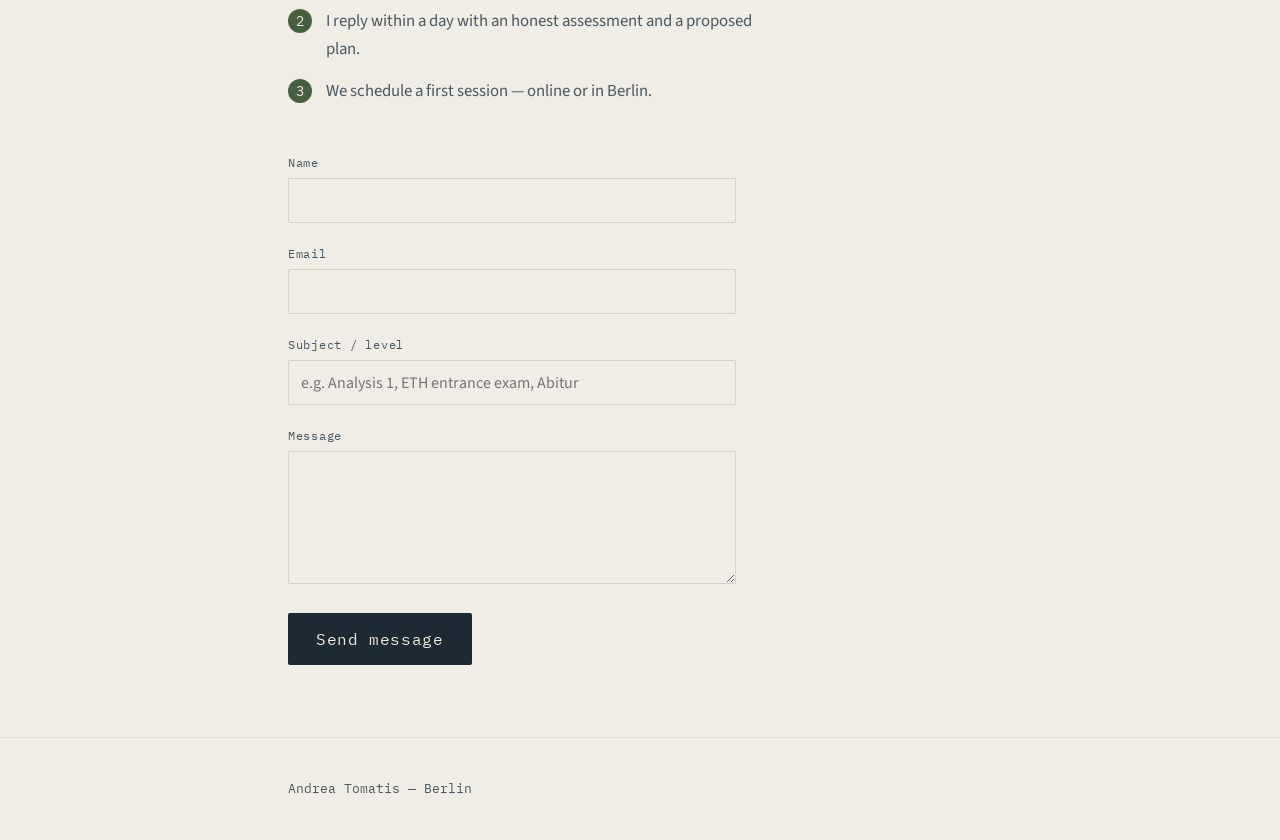
==== commit ff78a2b4: "Add files via upload" ====
--- a/index.html
+++ b/index.html
@@ -71,10 +71,10 @@
     <h1>Andrea Tomatis</h1>
     <p class="hero-sub">Mathematician and university lecturer in Berlin for over twenty years. PhD studies in gauge theory on G₂-manifolds, under <a href="https://en.wikipedia.org/wiki/Simon_Donaldson">Sir Simon Donaldson</a> at <a href="https://en.wikipedia.org/wiki/Imperial_College_London">Imperial College London</a>. I coach students at every level, from Abitur to graduate coursework, including many at ETH, EPFL, Imperial College London, Bonn, TUM, and other leading universities.</p>
     <ul class="stat-row">
-      <li><span class="stat-num">66</span> university courses taught</li>
+      <li><span class="stat-num">80+</span> university courses taught</li>
       <li><span class="stat-num">30</span> years tutoring</li>
       <li><span class="stat-num">1,000+</span> students</li>
-      <li><span class="stat-num">80</span> reviews, all five stars</li>
+      <li><span class="stat-num">81</span> verified reviews, all five stars</li>
     </ul>
     <a class="cta" href="#contact">Get in touch</a>
   </div>
@@ -87,7 +87,7 @@
       <p class="eyebrow">ABOUT</p>
       <h2>About</h2>
       <p class="lede">I am a mathematician. My doctoral research, under <a href="https://en.wikipedia.org/wiki/Simon_Donaldson">Sir Simon Donaldson</a> at Imperial College London, was in gauge theory on G₂-manifolds. Before that, a Diploma in Physics from the University of Turin, with a thesis in theoretical particle physics.</p>
-      <p class="lede">I have taught at university level in Berlin for over twenty years — 66 different courses across HTW Berlin, Berliner Hochschule für Technik, and TU Berlin, spanning pure mathematics, applied mathematics, physics, and computer science — and at the Nesin Mathematics Village in Turkey since 2019. Alongside this, I have tutored privately for thirty years: roughly a thousand students, from school exams to graduate coursework, with eighty reviews on Superprof, all five stars.</p>
+      <p class="lede">I have taught at university level in Berlin for over twenty years — more than 80 different courses across HTW Berlin, Berliner Hochschule für Technik, and TU Berlin, spanning pure mathematics, applied mathematics, physics, and computer science — and at the Nesin Mathematics Village in Turkey since 2019. Alongside this, I have tutored privately for thirty years: roughly a thousand students, from school exams to graduate coursework, with 81 verified five-star reviews.</p>
       <p class="lede">Most students come to me stuck — behind in a course, weeks from an exam, or simply not getting what they need from a lecture of two hundred people. I work one-to-one, at the pace the material actually requires, until it makes sense. Many stay for a single exam; others work with me for years, through an entire degree, including bachelor's and master's thesis supervision.</p>
     </div>
   </section>
@@ -188,20 +188,20 @@
     <div class="wrap">
       <p class="eyebrow">TESTIMONIALS</p>
       <h2>What students say</h2>
-      <p class="lede">From eighty reviews on Superprof, all five stars.</p>
+      <p class="lede">From 81 verified reviews, all five stars.</p>
 
       <div class="testimonial-grid">
         <blockquote class="testimonial">
-          <p>"Weekly sessions with Andrea got me through my whole mathematics degree — Analysis, Algebra, Measure Theory, Probability. He's always sharp on spontaneous questions, and the atmosphere is genuinely warm."</p>
+          <p>"No one teaches with more professionalism or passion. With Andrea's help I finished both Stochastics 1 and 2 with a very good grade."</p>
+          <cite>Mathematics student, Freie Universität Berlin</cite>
+        </blockquote>
+        <blockquote class="testimonial">
+          <p>"Weekly sessions with Andrea have carried me through my whole mathematics degree — Analysis, Algebra, Measure Theory, Probability Theory. He always has a competent answer even for spontaneous questions, and the atmosphere is genuinely pleasant."</p>
           <cite>Mathematics student, ongoing weekly tutoring</cite>
         </blockquote>
         <blockquote class="testimonial">
-          <p>"No one teaches with more professionalism or passion. With Andrea's help I finished both Stochastics exams with a very good grade."</p>
-          <cite>Mathematics student, Freie Universität Berlin</cite>
-        </blockquote>
-        <blockquote class="testimonial">
-          <p>"Taught entirely in English, adapting easily to a school system that wasn't his own — his enthusiasm for the subject is obvious, and it genuinely grew my own appreciation for mathematics."</p>
-          <cite>IB Diploma student</cite>
+          <p>"Andrea gives a clear overview of topics and explains them in an immediately understandable way. What I particularly liked was the humour alongside genuinely professional feedback when there were gaps."</p>
+          <cite>Mathematics student, Discrete Mathematics</cite>
         </blockquote>
       </div>
     </div>
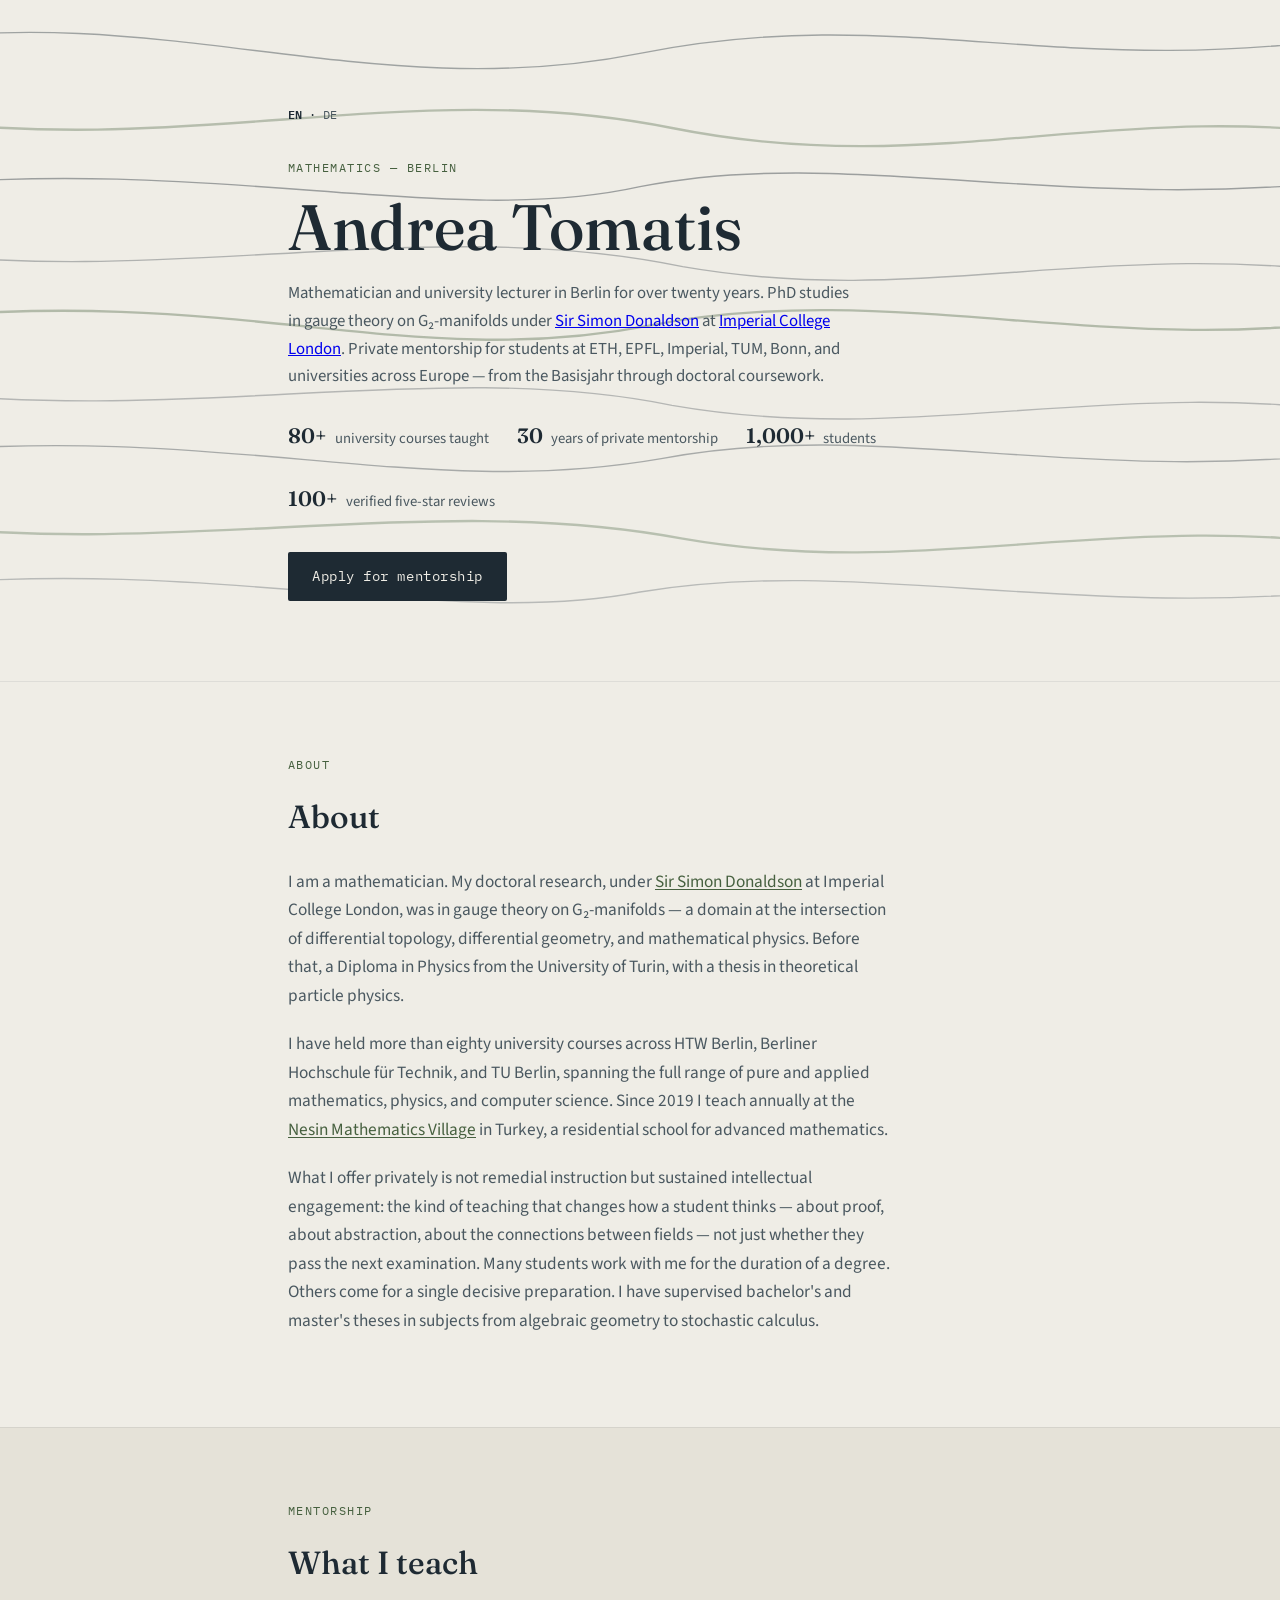
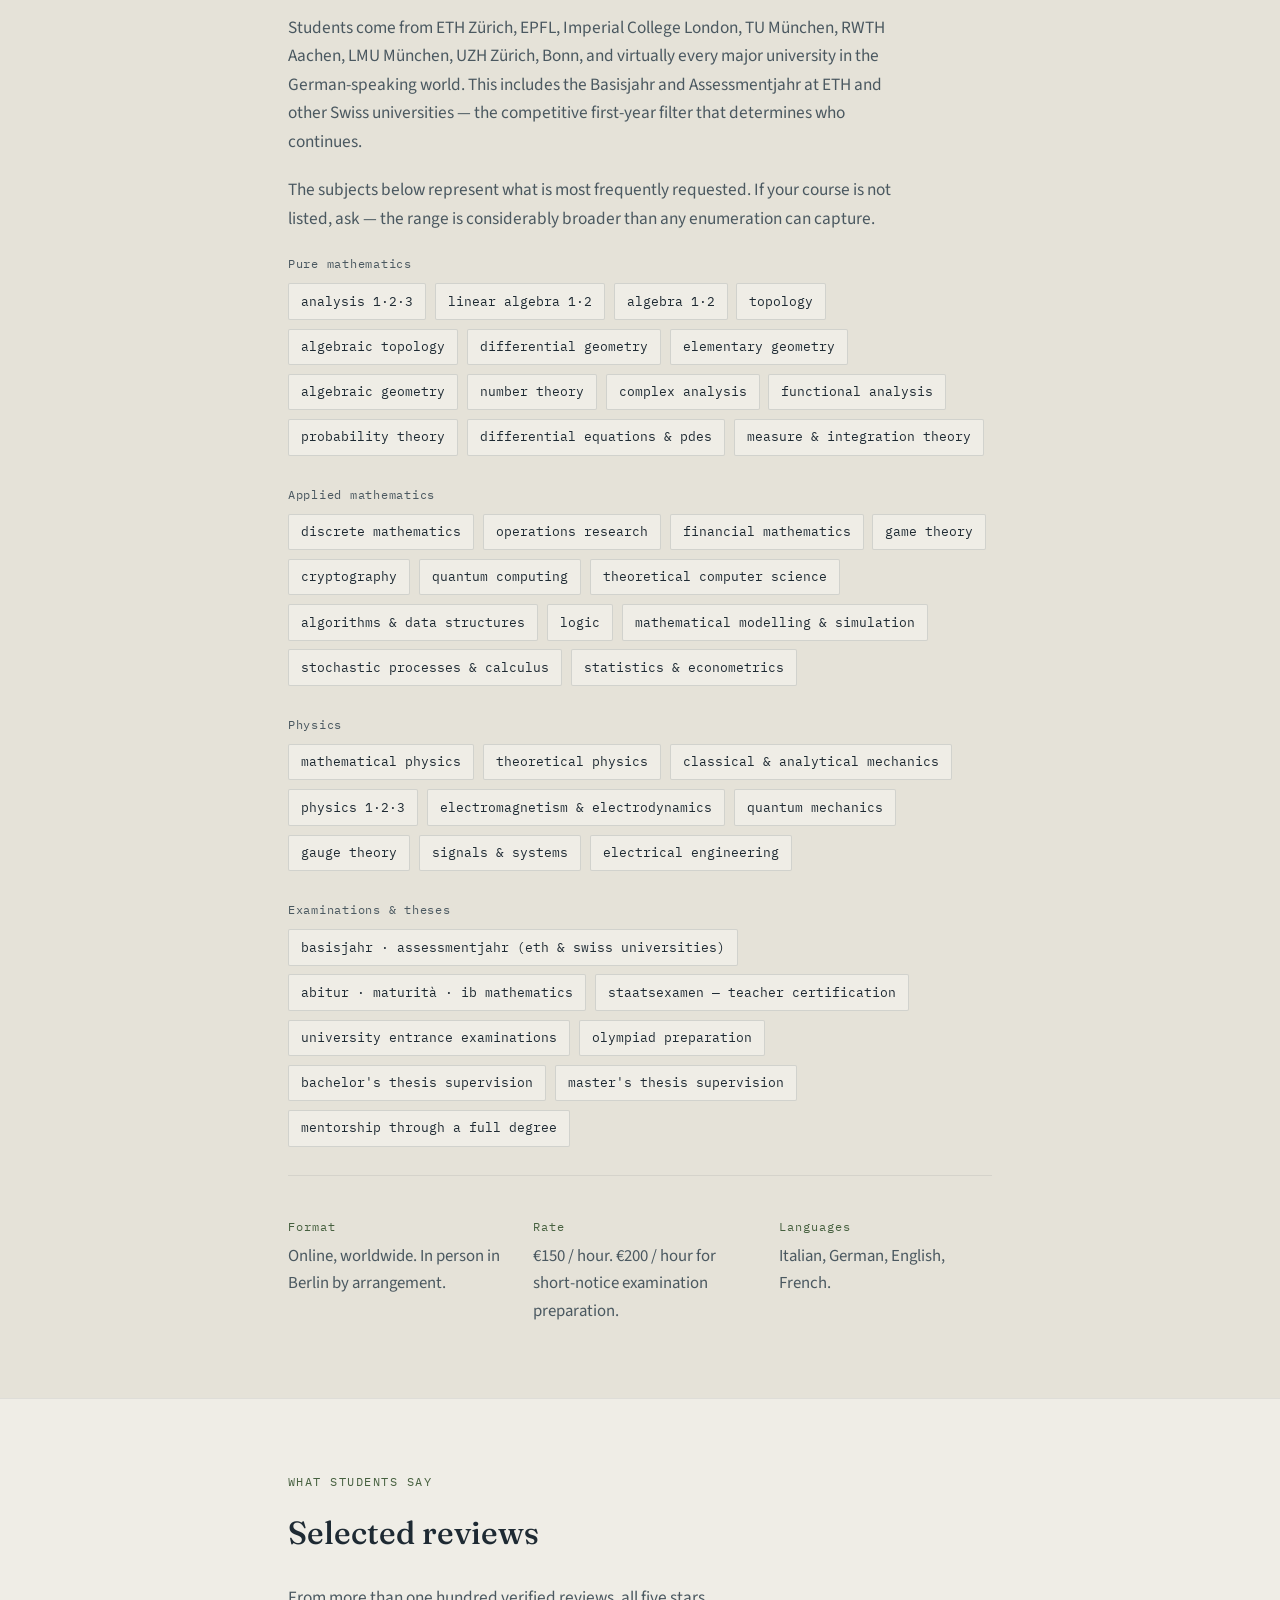
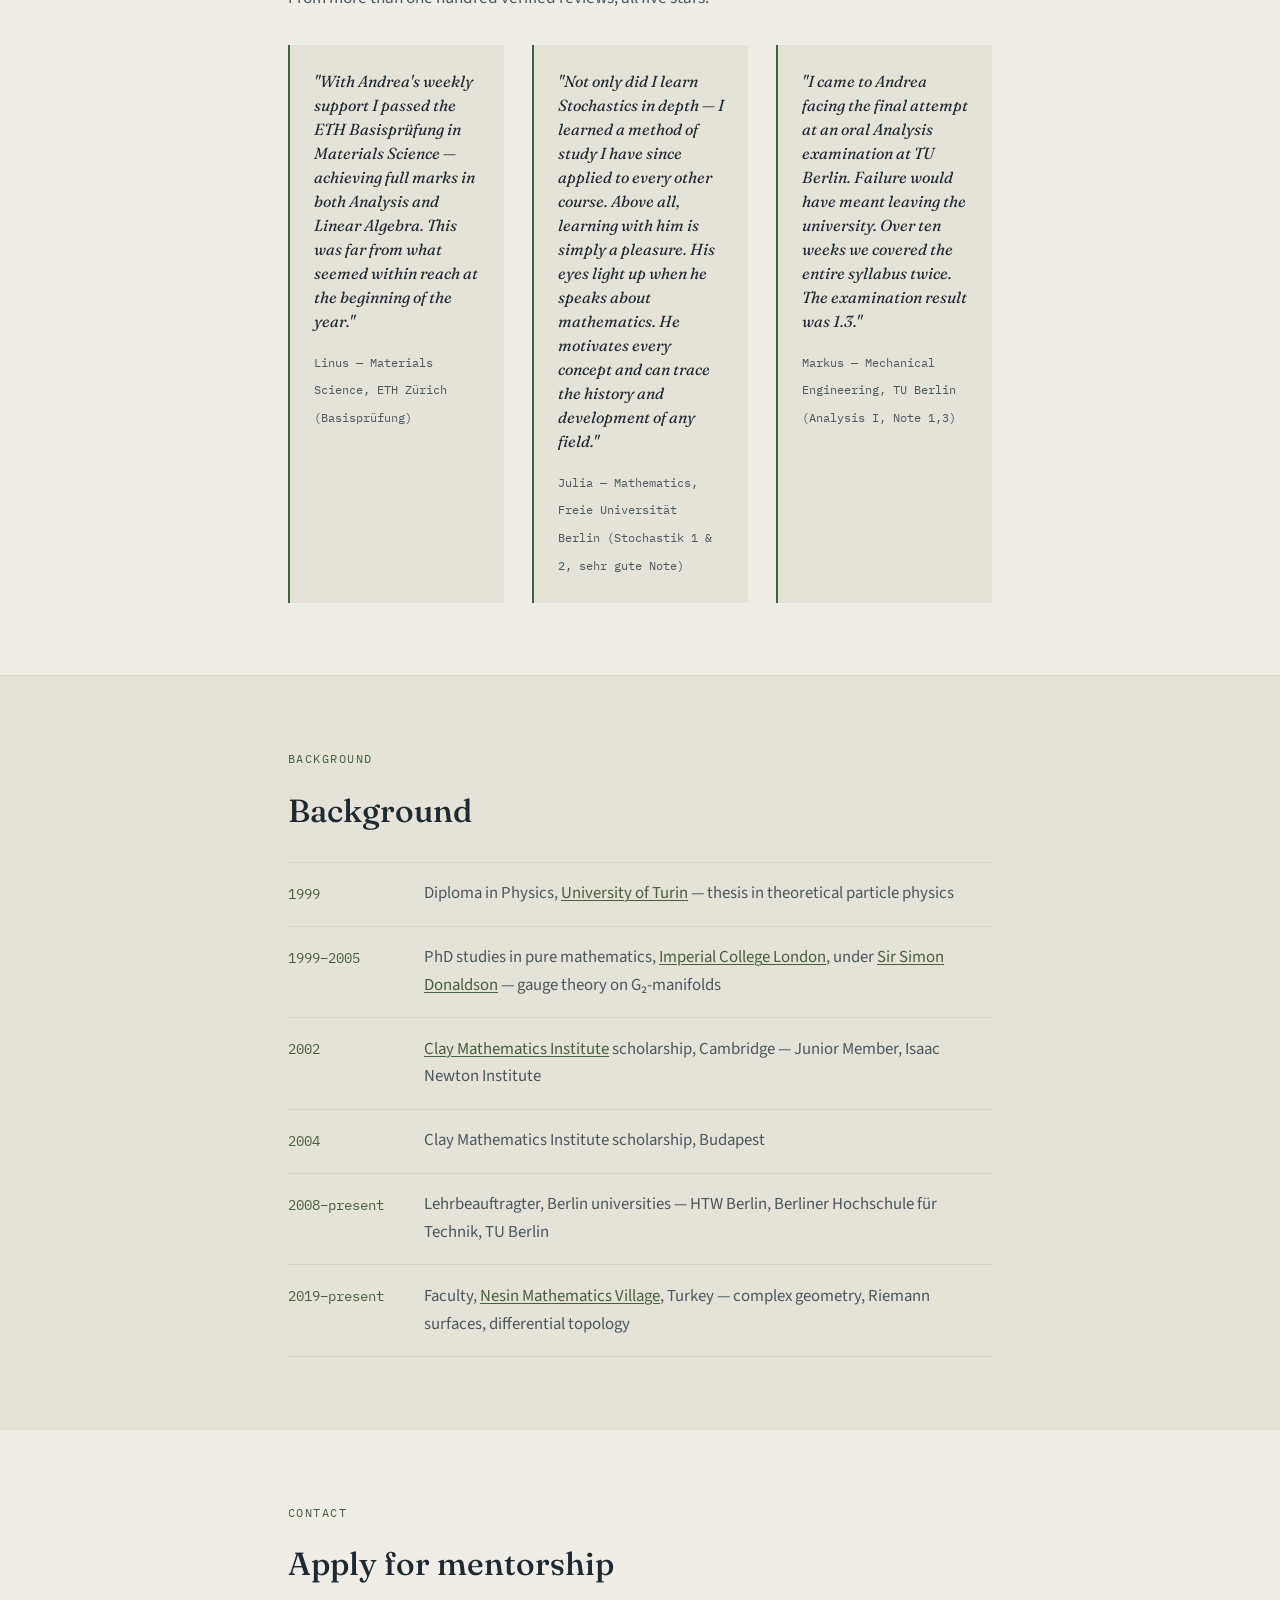
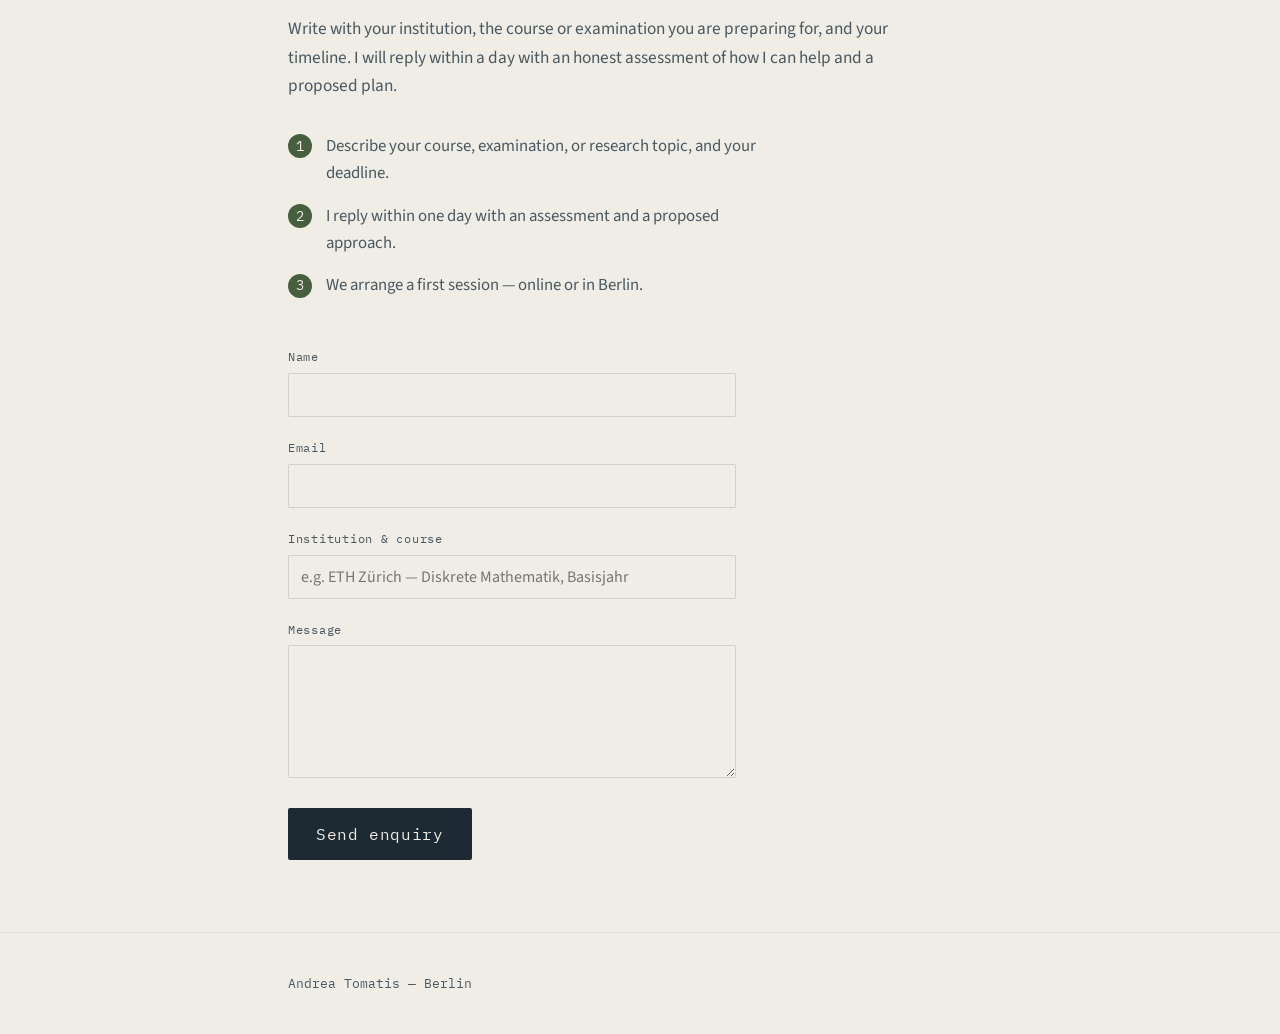
==== commit 32f18b31: "Add files via upload" ====
--- a/index.html
+++ b/index.html
@@ -3,32 +3,32 @@
 <head>
 <meta charset="UTF-8">
 <meta name="viewport" content="width=device-width, initial-scale=1.0">
-<title>Andrea Tomatis — Mathematics Tutor &amp; University Lecturer, Berlin</title>
-<meta name="description" content="Andrea Tomatis — mathematician and university lecturer in Berlin, trained as a physicist. PhD studies under Sir Simon Donaldson, Imperial College London. Private tutoring and exam coaching: Basisjahr and Assessmentjahr at ETH and Swiss universities, Diskrete Mathematik, Funktionentheorie, Abitur, IB, bachelor's and master's thesis supervision.">
+<title>Andrea Tomatis — Mathematics Mentorship, Berlin</title>
+<meta name="description" content="Andrea Tomatis — mathematician and university lecturer in Berlin. PhD studies under Sir Simon Donaldson, Imperial College London. Private mentorship in mathematics and physics: Basisjahr and Assessmentjahr at ETH and Swiss universities, university-level pure and applied mathematics, thesis supervision. Students from ETH, EPFL, TUM, Imperial, Bonn and beyond.">
 <link rel="canonical" href="https://andreatomatis.github.io/">
 <link rel="alternate" hreflang="en" href="https://andreatomatis.github.io/">
 <link rel="alternate" hreflang="de" href="https://andreatomatis.github.io/de.html">
 <link rel="alternate" hreflang="x-default" href="https://andreatomatis.github.io/">
 <meta property="og:type" content="profile">
-<meta property="og:title" content="Andrea Tomatis — Mathematics Tutor & University Lecturer, Berlin">
-<meta property="og:description" content="Mathematician and university lecturer in Berlin, PhD studies under Sir Simon Donaldson. Private tutoring: Basisjahr/Assessmentjahr, Diskrete Mathematik, Funktionentheorie, Abitur, IB, thesis supervision.">
+<meta property="og:title" content="Andrea Tomatis — Mathematics Mentorship, Berlin">
+<meta property="og:description" content="Mathematician and university lecturer in Berlin. PhD studies under Sir Simon Donaldson. Private mentorship: Basisjahr/Assessmentjahr, pure and applied mathematics, physics, thesis supervision.">
 <meta property="og:url" content="https://andreatomatis.github.io/">
 <meta property="og:locale" content="en_US">
 <meta property="og:locale:alternate" content="de_DE">
 <meta name="twitter:card" content="summary">
-<meta name="twitter:title" content="Andrea Tomatis — Mathematics Tutor & University Lecturer, Berlin">
-<meta name="twitter:description" content="Mathematician and university lecturer in Berlin, PhD studies under Sir Simon Donaldson. Private tutoring: Basisjahr/Assessmentjahr, Diskrete Mathematik, Funktionentheorie, Abitur, IB, thesis supervision.">
+<meta name="twitter:title" content="Andrea Tomatis — Mathematics Mentorship, Berlin">
+<meta name="twitter:description" content="Mathematician and university lecturer in Berlin. PhD studies under Sir Simon Donaldson. Private mentorship in mathematics and physics.">
 <link rel="preconnect" href="https://fonts.googleapis.com">
 <link rel="preconnect" href="https://fonts.gstatic.com" crossorigin>
-<link href="https://fonts.googleapis.com/css2?family=Fraunces:opsz,wght@9..144,400;9..144,500;9..144,600&family=Source+Sans+3:wght@400;500;600&family=IBM+Plex+Mono:wght@400;500&display=swap" rel="stylesheet">
+<link href="https://fonts.googleapis.com/css2?family=Fraunces:opsz,wght@9..144,300;9..144,400;9..144,500;9..144,600&family=Source+Sans+3:ital,wght@0,400;0,500;0,600;1,400&family=IBM+Plex+Mono:wght@400;500&display=swap" rel="stylesheet">
 <link rel="stylesheet" href="style.css">
 <script type="application/ld+json">
 {
   "@context": "https://schema.org",
   "@type": "Person",
   "name": "Andrea Tomatis",
-  "jobTitle": ["Mathematics Tutor", "University Lecturer"],
-  "description": "Mathematician and university lecturer in Berlin. PhD studies in gauge theory on G2-manifolds under Sir Simon Donaldson, Imperial College London. Thirty years of private tutoring in mathematics and physics.",
+  "jobTitle": ["University Lecturer", "Mathematics Mentor"],
+  "description": "Mathematician and university lecturer in Berlin. PhD studies in gauge theory on G2-manifolds under Sir Simon Donaldson, Imperial College London. Thirty years of private mentorship in mathematics and physics.",
   "url": "https://andreatomatis.github.io/",
   "address": {
     "@type": "PostalAddress",
@@ -39,14 +39,7 @@
     { "@type": "CollegeOrUniversity", "name": "Imperial College London" },
     { "@type": "CollegeOrUniversity", "name": "University of Turin" }
   ],
-  "knowsLanguage": ["Italian", "German", "English", "French"],
-  "knowsAbout": [
-    "Analysis", "Linear Algebra", "Algebra", "Topology", "Differential Geometry",
-    "Algebraic Geometry", "Number Theory", "Complex Analysis", "Functional Analysis",
-    "Probability Theory", "Differential Equations", "Discrete Mathematics",
-    "Quantum Computing", "Theoretical Computer Science", "Mathematical Physics",
-    "Theoretical Physics", "Gauge Theory", "Classical Mechanics", "Quantum Mechanics"
-  ]
+  "knowsLanguage": ["Italian", "German", "English", "French"]
 }
 </script>
 </head>
@@ -69,14 +62,14 @@
     <p class="lang-switch"><a class="active" href="index.html">EN</a> · <a href="de.html">DE</a></p>
     <p class="eyebrow">MATHEMATICS — BERLIN</p>
     <h1>Andrea Tomatis</h1>
-    <p class="hero-sub">Mathematician and university lecturer in Berlin for over twenty years. PhD studies in gauge theory on G₂-manifolds, under <a href="https://en.wikipedia.org/wiki/Simon_Donaldson">Sir Simon Donaldson</a> at <a href="https://en.wikipedia.org/wiki/Imperial_College_London">Imperial College London</a>. I coach students at every level, from Abitur to graduate coursework, including many at ETH, EPFL, Imperial College London, Bonn, TUM, and other leading universities.</p>
+    <p class="hero-sub">Mathematician and university lecturer in Berlin for over twenty years. PhD studies in gauge theory on G₂-manifolds under <a href="https://en.wikipedia.org/wiki/Simon_Donaldson">Sir Simon Donaldson</a> at <a href="https://en.wikipedia.org/wiki/Imperial_College_London">Imperial College London</a>. Private mentorship for students at ETH, EPFL, Imperial, TUM, Bonn, and universities across Europe — from the Basisjahr through doctoral coursework.</p>
     <ul class="stat-row">
       <li><span class="stat-num">80+</span> university courses taught</li>
-      <li><span class="stat-num">30</span> years tutoring</li>
+      <li><span class="stat-num">30</span> years of private mentorship</li>
       <li><span class="stat-num">1,000+</span> students</li>
-      <li><span class="stat-num">81</span> verified reviews, all five stars</li>
+      <li><span class="stat-num">100+</span> verified five-star reviews</li>
     </ul>
-    <a class="cta" href="#contact">Get in touch</a>
+    <a class="cta" href="#contact">Apply for mentorship</a>
   </div>
 </header>
 
@@ -86,20 +79,20 @@
     <div class="wrap">
       <p class="eyebrow">ABOUT</p>
       <h2>About</h2>
-      <p class="lede">I am a mathematician. My doctoral research, under <a href="https://en.wikipedia.org/wiki/Simon_Donaldson">Sir Simon Donaldson</a> at Imperial College London, was in gauge theory on G₂-manifolds. Before that, a Diploma in Physics from the University of Turin, with a thesis in theoretical particle physics.</p>
-      <p class="lede">I have taught at university level in Berlin for over twenty years — more than 80 different courses across HTW Berlin, Berliner Hochschule für Technik, and TU Berlin, spanning pure mathematics, applied mathematics, physics, and computer science — and at the Nesin Mathematics Village in Turkey since 2019. Alongside this, I have tutored privately for thirty years: roughly a thousand students, from school exams to graduate coursework, with 81 verified five-star reviews.</p>
-      <p class="lede">Most students come to me stuck — behind in a course, weeks from an exam, or simply not getting what they need from a lecture of two hundred people. I work one-to-one, at the pace the material actually requires, until it makes sense. Many stay for a single exam; others work with me for years, through an entire degree, including bachelor's and master's thesis supervision.</p>
+      <p class="lede">I am a mathematician. My doctoral research, under <a href="https://en.wikipedia.org/wiki/Simon_Donaldson">Sir Simon Donaldson</a> at Imperial College London, was in gauge theory on G₂-manifolds — a domain at the intersection of differential topology, differential geometry, and mathematical physics. Before that, a Diploma in Physics from the University of Turin, with a thesis in theoretical particle physics.</p>
+      <p class="lede">I have held more than eighty university courses across HTW Berlin, Berliner Hochschule für Technik, and TU Berlin, spanning the full range of pure and applied mathematics, physics, and computer science. Since 2019 I teach annually at the <a href="https://www.nesinkoyleri.org/en/">Nesin Mathematics Village</a> in Turkey, a residential school for advanced mathematics.</p>
+      <p class="lede">What I offer privately is not remedial instruction but sustained intellectual engagement: the kind of teaching that changes how a student thinks — about proof, about abstraction, about the connections between fields — not just whether they pass the next examination. Many students work with me for the duration of a degree. Others come for a single decisive preparation. I have supervised bachelor's and master's theses in subjects from algebraic geometry to stochastic calculus.</p>
     </div>
   </section>
 
   <section id="teaching" class="section alt">
     <div class="wrap">
-      <p class="eyebrow">TUTORING</p>
+      <p class="eyebrow">MENTORSHIP</p>
       <h2>What I teach</h2>
 
-      <p class="lede">I coach students at every level of a mathematics or physics degree — from first-year courses to specialized topics — including students from ETH, EPFL, Imperial College London, Bonn, TUM, RWTH, LMU, UZH, and virtually every major university in the German-speaking world, alongside Abitur, Matura, and IB preparation. This includes the Basisjahr (Assessmentjahr) at ETH Zürich and other Swiss universities — the high-stakes first year that filters who continues.</p>
-
-      <p class="lede">If it's part of a pure mathematics degree, I have very likely taught it — these come up most often:</p>
+      <p class="lede">Students come from ETH Zürich, EPFL, Imperial College London, TU München, RWTH Aachen, LMU München, UZH Zürich, Bonn, and virtually every major university in the German-speaking world. This includes the Basisjahr and Assessmentjahr at ETH and other Swiss universities — the competitive first-year filter that determines who continues.</p>
+
+      <p class="lede">The subjects below represent what is most frequently requested. If your course is not listed, ask — the range is considerably broader than any enumeration can capture.</p>
 
       <div class="subject-group">
         <p class="group-label">Pure mathematics</p>
@@ -122,7 +115,7 @@
       </div>
 
       <div class="subject-group">
-        <p class="group-label">Applied &amp; computational</p>
+        <p class="group-label">Applied mathematics</p>
         <ul class="subject-grid">
           <li><span class="tag">discrete mathematics</span></li>
           <li><span class="tag">operations research</span></li>
@@ -131,41 +124,42 @@
           <li><span class="tag">cryptography</span></li>
           <li><span class="tag">quantum computing</span></li>
           <li><span class="tag">theoretical computer science</span></li>
+          <li><span class="tag">algorithms & data structures</span></li>
           <li><span class="tag">logic</span></li>
-          <li><span class="tag">mathematical modeling & simulation</span></li>
-        </ul>
-      </div>
-
-      <div class="subject-group">
-        <p class="group-label">Physics &amp; engineering</p>
+          <li><span class="tag">mathematical modelling & simulation</span></li>
+          <li><span class="tag">stochastic processes & calculus</span></li>
+          <li><span class="tag">statistics & econometrics</span></li>
+        </ul>
+      </div>
+
+      <div class="subject-group">
+        <p class="group-label">Physics</p>
         <ul class="subject-grid">
           <li><span class="tag">mathematical physics</span></li>
           <li><span class="tag">theoretical physics</span></li>
           <li><span class="tag">classical & analytical mechanics</span></li>
           <li><span class="tag">physics 1·2·3</span></li>
+          <li><span class="tag">electromagnetism & electrodynamics</span></li>
           <li><span class="tag">quantum mechanics</span></li>
           <li><span class="tag">gauge theory</span></li>
           <li><span class="tag">signals & systems</span></li>
           <li><span class="tag">electrical engineering</span></li>
-          <li><span class="tag">computational engineering</span></li>
-        </ul>
-      </div>
-
-      <div class="subject-group">
-        <p class="group-label">Exam preparation &amp; thesis supervision</p>
-        <ul class="subject-grid">
+        </ul>
+      </div>
+
+      <div class="subject-group">
+        <p class="group-label">Examinations & theses</p>
+        <ul class="subject-grid">
+          <li><span class="tag">basisjahr · assessmentjahr (eth & swiss universities)</span></li>
           <li><span class="tag">abitur · maturità · ib mathematics</span></li>
-          <li><span class="tag">basisjahr · assessmentjahr (eth & swiss universities)</span></li>
-          <li><span class="tag">university entrance exams</span></li>
           <li><span class="tag">staatsexamen — teacher certification</span></li>
-          <li><span class="tag">olympiad coaching</span></li>
+          <li><span class="tag">university entrance examinations</span></li>
+          <li><span class="tag">olympiad preparation</span></li>
           <li><span class="tag">bachelor's thesis supervision</span></li>
           <li><span class="tag">master's thesis supervision</span></li>
-          <li><span class="tag">long-term coaching through a full degree</span></li>
-        </ul>
-      </div>
-
-      <p class="lede beyond">Plus a wide range of applied subjects beyond what's listed here. If your course isn't named above, ask — it's very likely covered.</p>
+          <li><span class="tag">mentorship through a full degree</span></li>
+        </ul>
+      </div>
 
       <div class="teaching-details">
         <div class="detail">
@@ -174,7 +168,7 @@
         </div>
         <div class="detail">
           <p class="detail-label">Rate</p>
-          <p>€150 / hour. €200 / hour for urgent exam preparation.</p>
+          <p>€150 / hour. €200 / hour for short-notice examination preparation.</p>
         </div>
         <div class="detail">
           <p class="detail-label">Languages</p>
@@ -186,22 +180,22 @@
 
   <section id="testimonials" class="section">
     <div class="wrap">
-      <p class="eyebrow">TESTIMONIALS</p>
-      <h2>What students say</h2>
-      <p class="lede">From 81 verified reviews, all five stars.</p>
+      <p class="eyebrow">WHAT STUDENTS SAY</p>
+      <h2>Selected reviews</h2>
+      <p class="lede">From more than one hundred verified reviews, all five stars.</p>
 
       <div class="testimonial-grid">
         <blockquote class="testimonial">
-          <p>"No one teaches with more professionalism or passion. With Andrea's help I finished both Stochastics 1 and 2 with a very good grade."</p>
-          <cite>Mathematics student, Freie Universität Berlin</cite>
+          <p>"With Andrea's weekly support I passed the ETH Basisprüfung in Materials Science — achieving full marks in both Analysis and Linear Algebra. This was far from what seemed within reach at the beginning of the year."</p>
+          <cite>Linus — Materials Science, ETH Zürich (Basisprüfung)</cite>
         </blockquote>
         <blockquote class="testimonial">
-          <p>"Weekly sessions with Andrea have carried me through my whole mathematics degree — Analysis, Algebra, Measure Theory, Probability Theory. He always has a competent answer even for spontaneous questions, and the atmosphere is genuinely pleasant."</p>
-          <cite>Mathematics student, ongoing weekly tutoring</cite>
+          <p>"Not only did I learn Stochastics in depth — I learned a method of study I have since applied to every other course. Above all, learning with him is simply a pleasure. His eyes light up when he speaks about mathematics. He motivates every concept and can trace the history and development of any field."</p>
+          <cite>Julia — Mathematics, Freie Universität Berlin (Stochastik 1 &amp; 2, sehr gute Note)</cite>
         </blockquote>
         <blockquote class="testimonial">
-          <p>"Andrea gives a clear overview of topics and explains them in an immediately understandable way. What I particularly liked was the humour alongside genuinely professional feedback when there were gaps."</p>
-          <cite>Mathematics student, Discrete Mathematics</cite>
+          <p>"I came to Andrea facing the final attempt at an oral Analysis examination at TU Berlin. Failure would have meant leaving the university. Over ten weeks we covered the entire syllabus twice. The examination result was 1.3."</p>
+          <cite>Markus — Mechanical Engineering, TU Berlin (Analysis I, Note 1,3)</cite>
         </blockquote>
       </div>
     </div>
@@ -234,7 +228,7 @@
         </li>
         <li>
           <span class="year">2019–present</span>
-          <span class="event">Faculty, <a href="https://www.nesinkoyleri.org/en/">Nesin Mathematics Village</a>, Turkey</span>
+          <span class="event">Faculty, <a href="https://www.nesinkoyleri.org/en/">Nesin Mathematics Village</a>, Turkey — complex geometry, Riemann surfaces, differential topology</span>
         </li>
       </ol>
     </div>
@@ -243,17 +237,17 @@
   <section id="contact" class="section">
     <div class="wrap">
       <p class="eyebrow">CONTACT</p>
-      <h2>Get in touch</h2>
-      <p class="lede">Describe your situation — the course, the exam, the deadline — and I will reply honestly about whether and how I can help.</p>
+      <h2>Apply for mentorship</h2>
+      <p class="lede">Write with your institution, the course or examination you are preparing for, and your timeline. I will reply within a day with an honest assessment of how I can help and a proposed plan.</p>
 
       <ol class="how-it-works">
-        <li><span class="step-num">1</span> Write with your course, exam, or topic, and your deadline.</li>
-        <li><span class="step-num">2</span> I reply within a day with an honest assessment and a proposed plan.</li>
-        <li><span class="step-num">3</span> We schedule a first session — online or in Berlin.</li>
+        <li><span class="step-num">1</span> Describe your course, examination, or research topic, and your deadline.</li>
+        <li><span class="step-num">2</span> I reply within one day with an assessment and a proposed approach.</li>
+        <li><span class="step-num">3</span> We arrange a first session — online or in Berlin.</li>
       </ol>
 
       <form class="contact-form" action="https://formsubmit.co/andrea.tomatis@gmail.com" method="POST">
-        <input type="hidden" name="_subject" value="New message from website">
+        <input type="hidden" name="_subject" value="Mentorship enquiry">
         <input type="hidden" name="_template" value="table">
         <input type="hidden" name="_captcha" value="false">
         <input type="text" name="_honey" style="display:none">
@@ -264,13 +258,13 @@
         <label for="email">Email</label>
         <input type="email" id="email" name="Email" required>
 
-        <label for="subject">Subject / level</label>
-        <input type="text" id="subject" name="Subject / level" placeholder="e.g. Analysis 1, ETH entrance exam, Abitur">
+        <label for="subject">Institution &amp; course</label>
+        <input type="text" id="subject" name="Institution and course" placeholder="e.g. ETH Zürich — Diskrete Mathematik, Basisjahr">
 
         <label for="message">Message</label>
         <textarea id="message" name="Message" rows="5" required></textarea>
 
-        <button type="submit" class="cta cta-large">Send message</button>
+        <button type="submit" class="cta cta-large">Send enquiry</button>
       </form>
     </div>
   </section>
